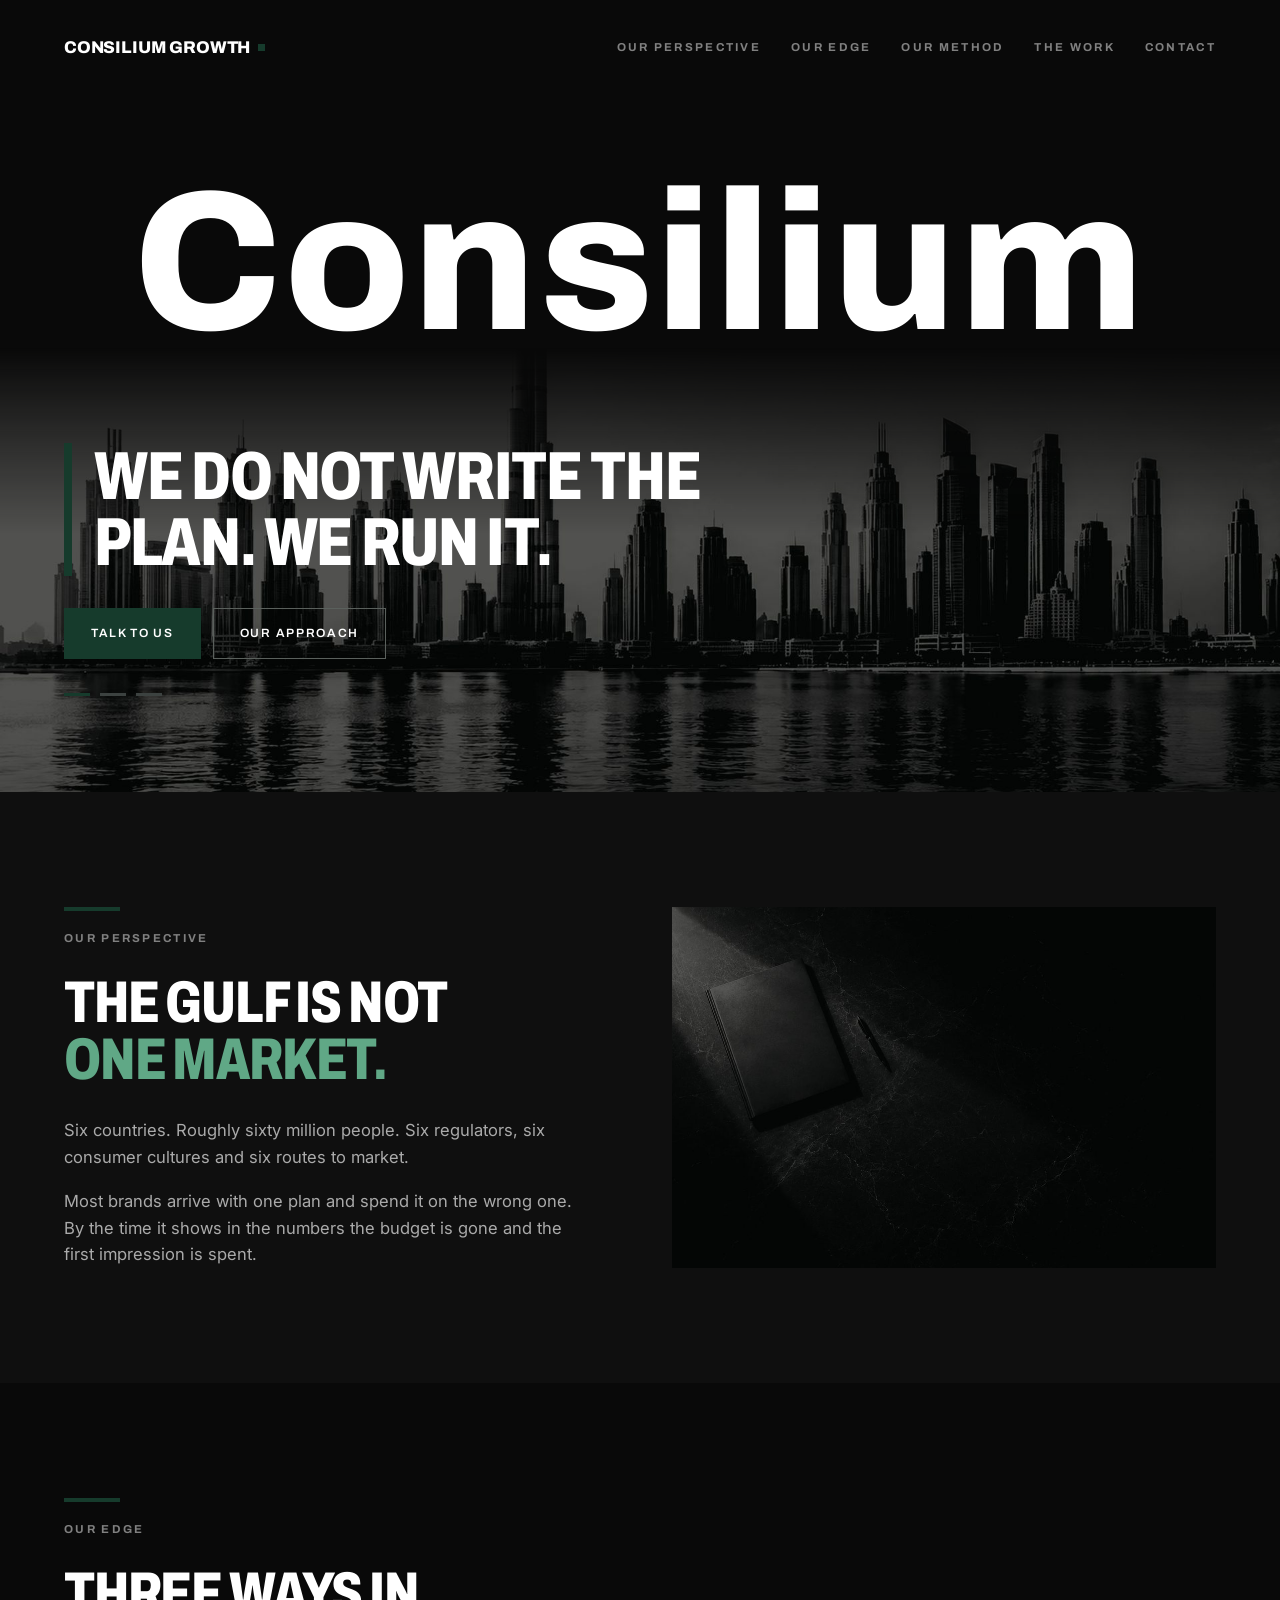
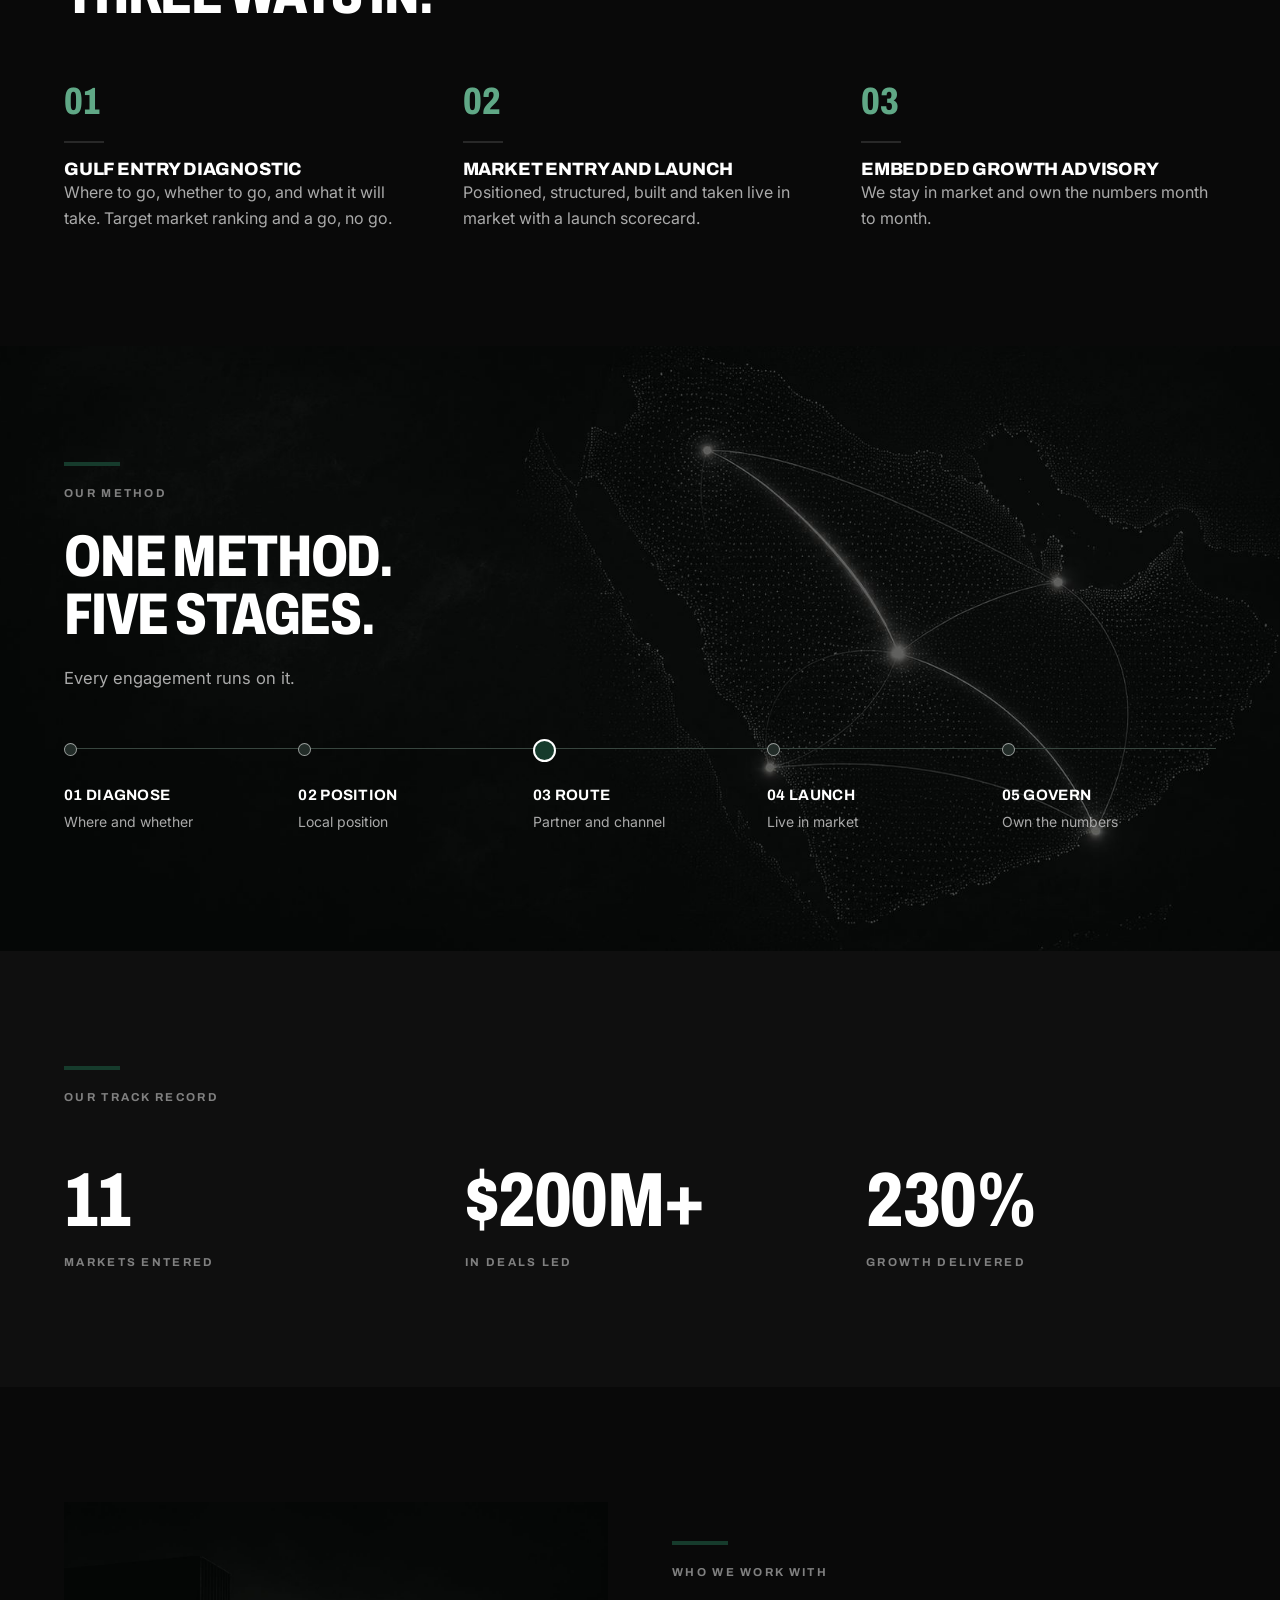
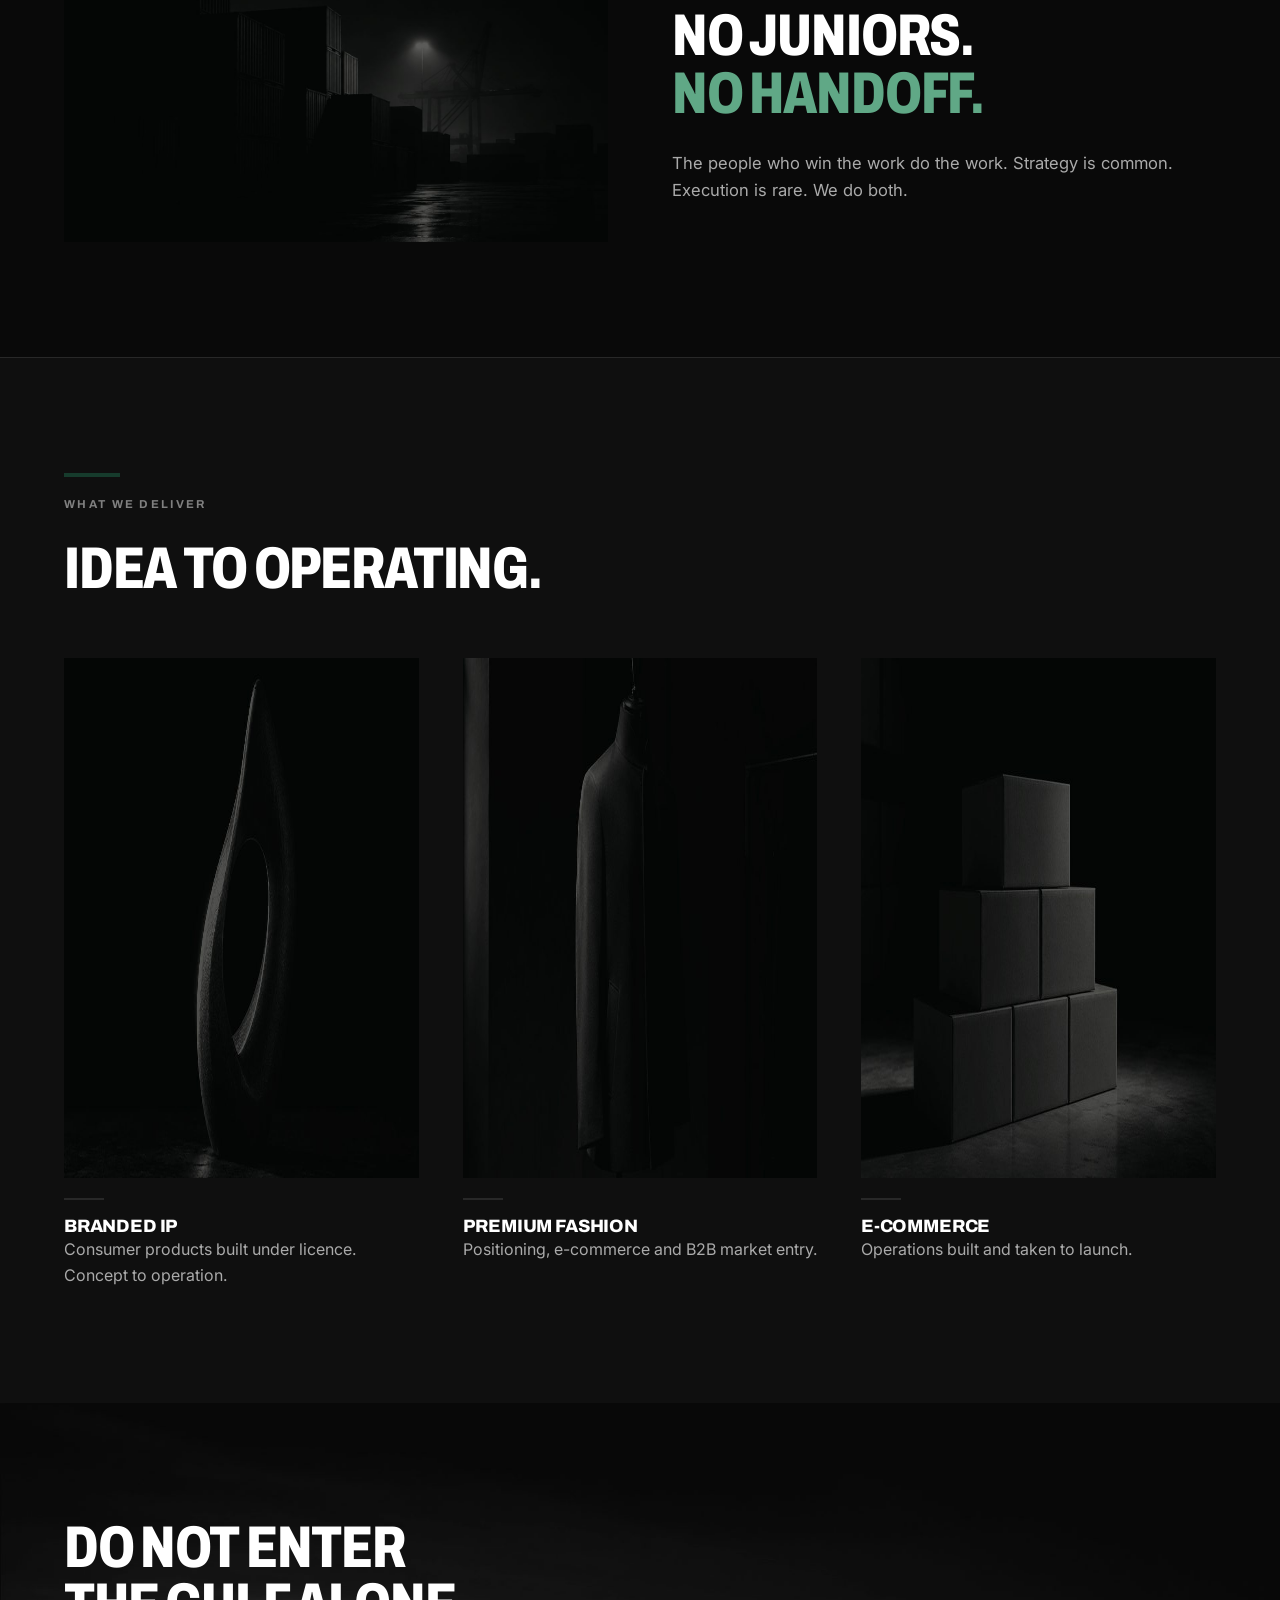
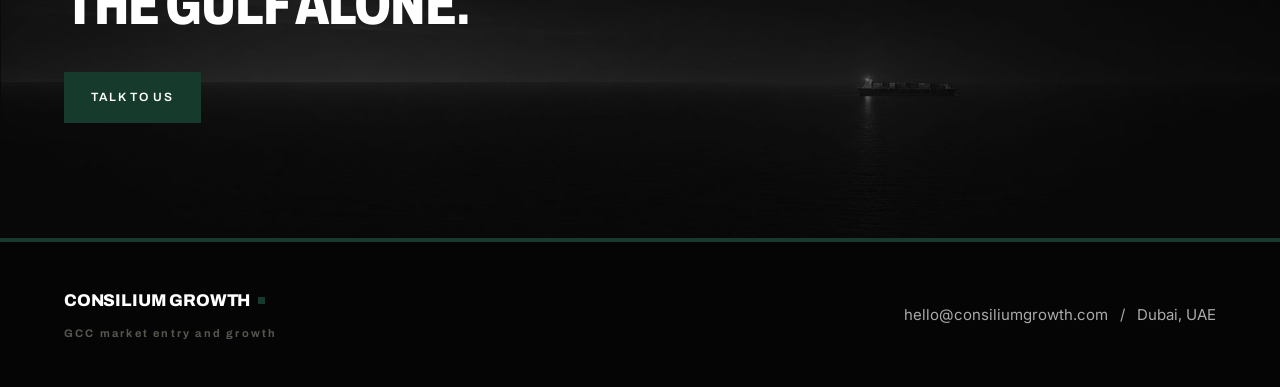
==== index.html @ 52c91d83 "Add files via upload" ====
<!DOCTYPE html>
<html lang="en">
<head>
<meta charset="utf-8">
<meta name="viewport" content="width=device-width, initial-scale=1">
<title>Consilium Growth. GCC market entry and growth.</title>
<meta name="description" content="Consilium Growth is the market entry and growth partner for international brands building a real position in the GCC. We do not write the plan. We run it.">
<meta property="og:title" content="Consilium Growth. GCC market entry and growth.">
<meta property="og:description" content="We do not write the plan. We run it.">
<meta property="og:type" content="website">
<meta property="og:url" content="https://consiliumgrowth.com/">
<meta property="og:image" content="https://consiliumgrowth.com/assets/img/share.jpg">
<meta name="twitter:card" content="summary_large_image">
<link rel="preconnect" href="https://fonts.googleapis.com">
<link rel="preconnect" href="https://fonts.gstatic.com" crossorigin>
<link href="https://fonts.googleapis.com/css2?family=Archivo:wdth,wght@62..125,400..800&family=Inter:wght@400;500&display=swap" rel="stylesheet">
<link rel="stylesheet" href="assets/css/style.css">
</head>
<body>

<header class="site-head">
  <div class="wrap head-inner">
    <a class="mark" href="/">Consilium Growth <span class="dot"></span></a>
    <button class="nav-toggle" aria-label="Menu" aria-expanded="false" data-nav>&#9776;</button>
    <nav class="nav" id="nav">
      <a href="#perspective">Our perspective</a>
      <a href="#edge">Our edge</a>
      <a href="#method">Our method</a>
      <a href="#work">The work</a>
      <a href="contact.html">Contact</a>
    </nav>
  </div>
</header>

<section class="hero">
  <div class="hero-word" aria-hidden="true">Consilium</div>
  <div class="hero-city" aria-hidden="true">
    <span class="on" style="background-image:url('assets/img/hero-1.jpg')"></span>
    <span style="background-image:url('assets/img/hero-2.jpg')"></span>
    <span style="background-image:url('assets/img/hero-3.jpg')"></span>
  </div>
  <div class="wrap hero-inner">
    <h1 data-rotate>We do not write the plan. We run it.</h1>
    <div class="hero-cta">
      <a class="btn btn-primary" href="contact.html">Talk to us</a>
      <a class="btn btn-ghost" href="#edge">Our approach</a>
    </div>
    <div class="dots" aria-hidden="true"><i class="on"></i><i></i><i></i></div>
  </div>
</section>

<section class="section surface" id="perspective">
  <div class="wrap split">
    <div>
      <p class="eyebrow">Our perspective</p>
      <h2 style="margin:26px 0 28px">The Gulf is not<br><span class="green">one market.</span></h2>
      <p class="lead">Six countries. Roughly sixty million people. Six regulators, six consumer cultures and six routes to market.</p>
      <p class="lead" style="margin-top:18px">Most brands arrive with one plan and spend it on the wrong one. By the time it shows in the numbers the budget is gone and the first impression is spent.</p>
    </div>
    <img src="assets/img/problem.jpg" alt="" loading="lazy" width="1200" height="720">
  </div>
</section>

<section class="section" id="edge">
  <div class="wrap">
    <p class="eyebrow">Our edge</p>
    <h2 style="margin:26px 0 60px">Three ways in.</h2>
    <div class="grid-3">
      <div class="card">
        <div class="num">01</div>
        <div class="card-rule"></div>
        <h3>Gulf Entry Diagnostic</h3>
        <p>Where to go, whether to go, and what it will take. Target market ranking and a go, no go.</p>
      </div>
      <div class="card">
        <div class="num">02</div>
        <div class="card-rule"></div>
        <h3>Market Entry and Launch</h3>
        <p>Positioned, structured, built and taken live in market with a launch scorecard.</p>
      </div>
      <div class="card">
        <div class="num">03</div>
        <div class="card-rule"></div>
        <h3>Embedded Growth Advisory</h3>
        <p>We stay in market and own the numbers month to month.</p>
      </div>
    </div>
  </div>
</section>

<section class="section method" id="method">
  <div class="wrap">
    <p class="eyebrow">Our method</p>
    <h2 style="margin:26px 0 22px">One method.<br>Five stages.</h2>
    <p class="lead">Every engagement runs on it.</p>
    <div class="stages">
      <div class="stage"><b>01 Diagnose</b><span>Where and whether</span></div>
      <div class="stage"><b>02 Position</b><span>Local position</span></div>
      <div class="stage is-route"><b>03 Route</b><span>Partner and channel</span></div>
      <div class="stage"><b>04 Launch</b><span>Live in market</span></div>
      <div class="stage"><b>05 Govern</b><span>Own the numbers</span></div>
    </div>
  </div>
</section>

<section class="section surface" id="record">
  <div class="wrap">
    <p class="eyebrow">Our track record</p>
    <div class="stats" style="margin-top:56px">
      <div class="stat"><i></i><b>11</b><span>Markets entered</span></div>
      <div class="stat"><i></i><b>$200M+</b><span>In deals led</span></div>
      <div class="stat"><i></i><b>230%</b><span>Growth delivered</span></div>
    </div>
  </div>
</section>

<section class="section" id="approach">
  <div class="wrap split">
    <img src="assets/img/approach.jpg" alt="" loading="lazy" width="1280" height="800">
    <div>
      <p class="eyebrow">Who we work with</p>
      <h2 style="margin:26px 0 28px">No juniors.<br><span class="green">No handoff.</span></h2>
      <p class="lead">The people who win the work do the work. Strategy is common. Execution is rare. We do both.</p>
    </div>
  </div>
</section>

<section class="section surface hairline" id="work">
  <div class="wrap">
    <p class="eyebrow">What we deliver</p>
    <h2 style="margin:26px 0 60px">Idea to operating.</h2>
    <div class="grid-3">
      <div class="card">
        <img src="assets/img/work-1.jpg" alt="" loading="lazy" width="900" height="520">
        <div class="card-rule"></div>
        <h3>Branded IP</h3>
        <p>Consumer products built under licence. Concept to operation.</p>
      </div>
      <div class="card">
        <img src="assets/img/work-2.jpg" alt="" loading="lazy" width="900" height="520">
        <div class="card-rule"></div>
        <h3>Premium fashion</h3>
        <p>Positioning, e-commerce and B2B market entry.</p>
      </div>
      <div class="card">
        <img src="assets/img/work-3.jpg" alt="" loading="lazy" width="900" height="520">
        <div class="card-rule"></div>
        <h3>E-commerce</h3>
        <p>Operations built and taken to launch.</p>
      </div>
    </div>
  </div>
</section>

<section class="section closing">
  <div class="wrap">
    <h2 style="margin-bottom:38px">Do not enter<br>the Gulf alone.</h2>
    <a class="btn btn-primary" href="contact.html">Talk to us</a>
  </div>
</section>

<footer class="site-foot">
  <div class="wrap foot-inner">
    <div>
      <a class="mark" href="/">Consilium Growth <span class="dot"></span></a>
      <span class="descriptor">GCC market entry and growth</span>
    </div>
    <small>hello@consiliumgrowth.com &nbsp; / &nbsp; Dubai, UAE</small>
  </div>
</footer>

<script src="assets/js/main.js"></script>
</body>
</html>
---- assets/css/style.css ----
:root{
  --ink:#090909;
  --surface:#0F0F0F;
  --deep:#050505;
  --green:#163B2C;
  --green-light:#60A886;
  --white:#FFFFFF;
  --body:#AAAAAA;
  --label:#808080;
  --rule:#282828;
  --max:1280px;
  --pad:clamp(22px,5vw,90px);
}

*{box-sizing:border-box;margin:0;padding:0}
html{scroll-behavior:smooth}
body{
  background:var(--ink);
  color:var(--white);
  font-family:"Inter",system-ui,-apple-system,"Segoe UI",Arial,sans-serif;
  font-size:18px;
  line-height:1.6;
  -webkit-font-smoothing:antialiased;
}
img{max-width:100%;display:block}
a{color:inherit;text-decoration:none}

.wrap{max-width:var(--max);margin:0 auto;padding-left:var(--pad);padding-right:var(--pad)}
.section{padding:clamp(58px,9vw,120px) 0}
.surface{background:var(--surface)}
.hairline{border-top:1px solid var(--rule)}

h1,h2,h3,.display{
  font-family:"Archivo",Arial,sans-serif;
  font-weight:800;
  font-stretch:75%;
  text-transform:uppercase;
  letter-spacing:-0.02em;
  line-height:0.98;
}
h1{font-size:clamp(34px,5.4vw,68px)}
h2{font-size:clamp(30px,4.6vw,62px)}
h3{font-size:clamp(16px,1.4vw,18px);font-stretch:100%;letter-spacing:-0.01em;line-height:1.2}
.green{color:var(--green-light)}
.lead{color:var(--body);font-size:clamp(16px,1.3vw,19px);max-width:52ch}
.muted{color:var(--body)}

.eyebrow{
  font-family:"Archivo",Arial,sans-serif;font-weight:700;font-size:11.5px;
  letter-spacing:0.2em;text-transform:uppercase;color:var(--label);
}
.eyebrow::before{content:"";display:block;width:56px;height:4px;background:var(--green);margin-bottom:18px}

.btn{
  display:inline-block;font-family:"Archivo",Arial,sans-serif;font-weight:600;
  font-size:12px;letter-spacing:0.14em;text-transform:uppercase;
  padding:15px 26px;border:1px solid transparent;transition:background .18s,border-color .18s;
}
.btn-primary{background:var(--green);color:var(--white)}
.btn-primary:hover{background:#1d4e3a}
.btn-ghost{border-color:#5A605C;color:var(--white)}
.btn-ghost:hover{border-color:var(--white)}
.btn-light{background:var(--white);color:var(--green)}

/* header */
.site-head{position:absolute;top:0;left:0;right:0;z-index:5}
.head-inner{display:flex;align-items:center;justify-content:space-between;gap:24px;padding-top:34px}
.mark{font-family:"Archivo",Arial,sans-serif;font-weight:800;font-size:17px;letter-spacing:-0.01em;text-transform:uppercase;display:inline-flex;align-items:center;gap:8px}
.mark .dot{width:7px;height:7px;background:var(--green);display:inline-block}
.mark.on-green .dot,.mark.on-dark .dot{background:var(--green)}
.nav{display:flex;gap:30px}
.nav a{font-family:"Archivo",Arial,sans-serif;font-weight:700;font-size:11.5px;letter-spacing:0.2em;text-transform:uppercase;color:var(--label)}
.nav a:hover{color:var(--white)}
.nav-toggle{display:none;background:none;border:0;color:var(--white);font-size:22px;cursor:pointer}

/* hero */
.hero{position:relative;min-height:88vh;display:flex;align-items:flex-end;overflow:hidden;background:var(--ink)}
.hero-word{
  position:absolute;left:0;right:0;top:22%;z-index:1;text-align:center;
  font-family:"Archivo",Arial,sans-serif;font-weight:800;font-stretch:100%;
  font-size:clamp(56px,15.5vw,240px);line-height:0.9;letter-spacing:0.01em;
  color:#fff;user-select:none;
}
.hero-city{position:absolute;left:0;right:0;bottom:0;height:56%;z-index:2}
.hero-city span{
  position:absolute;inset:0;background-size:cover;background-position:center bottom;
  opacity:0;transition:opacity 1.1s ease;
  -webkit-mask-image:linear-gradient(to bottom,transparent 0%,#000 42%);
  mask-image:linear-gradient(to bottom,transparent 0%,#000 42%);
}
.hero-city span.on{opacity:1}
.hero-inner{position:relative;z-index:3;width:100%;padding-bottom:clamp(48px,8vw,96px)}
.hero h1{max-width:20ch;border-left:8px solid var(--green);padding-left:22px}
.hero-cta{display:flex;flex-wrap:wrap;gap:12px;margin-top:32px}
.dots{display:flex;gap:10px;margin-top:34px}
.dots i{width:26px;height:3px;background:#3C4240;display:block}
.dots i.on{background:var(--green)}

/* generic split */
.split{display:grid;grid-template-columns:1fr 1fr;gap:clamp(28px,5vw,72px);align-items:center}
.split img{width:100%;height:100%;object-fit:cover}

/* cards */
.grid-3{display:grid;grid-template-columns:repeat(3,1fr);gap:clamp(24px,3.4vw,48px)}
.num{font-family:"Archivo",Arial,sans-serif;font-weight:800;font-stretch:75%;font-size:38px;color:var(--green-light);line-height:1}
.card-rule{width:40px;height:2px;background:var(--rule);margin:20px 0 16px}
.card p{color:var(--body);font-size:16px}

/* method */
.method{position:relative;background:#080808 url("../img/method.jpg") center/cover no-repeat}
.stages{display:grid;grid-template-columns:repeat(5,1fr);gap:20px;margin-top:56px;border-top:1px solid #38463F;padding-top:0}
.stage{padding-top:34px;position:relative}
.stage::before{content:"";position:absolute;top:-6px;left:0;width:11px;height:11px;border-radius:50%;background:#222C28;border:1px solid rgba(255,255,255,.55)}
.stage.is-route::before{width:19px;height:19px;top:-10px;background:var(--green);border:2px solid #fff}
.stage b{font-family:"Archivo",Arial,sans-serif;font-weight:700;font-size:15px;letter-spacing:0.02em;text-transform:uppercase;display:block}
.stage span{color:var(--body);font-size:14px}

/* stats */
.stats{display:grid;grid-template-columns:repeat(3,1fr);gap:clamp(24px,4vw,60px)}
.stat b{display:block;font-family:"Archivo",Arial,sans-serif;font-weight:800;font-stretch:75%;font-size:clamp(44px,6vw,92px);line-height:1;letter-spacing:-0.02em}
.stat span{font-family:"Archivo",Arial,sans-serif;font-weight:700;font-size:11.5px;letter-spacing:0.2em;text-transform:uppercase;color:var(--label);display:block;margin-top:14px}
.stat i{display:none}

/* closing */
.closing{background:#080808 url("../img/closing.jpg") center/cover no-repeat}

/* footer */
.site-foot{background:var(--deep);border-top:4px solid var(--green);padding:44px 0}
.foot-inner{display:flex;flex-wrap:wrap;gap:18px;justify-content:space-between;align-items:center}
.foot-inner small{color:var(--body);font-size:15px}
.descriptor{font-family:"Archivo",Arial,sans-serif;font-weight:700;font-size:11px;letter-spacing:0.2em;color:#56564F;margin-top:10px;display:block}

/* forms */
.field{margin-bottom:22px}
.field label{display:block;font-family:"Archivo",Arial,sans-serif;font-weight:700;font-size:11.5px;letter-spacing:0.2em;text-transform:uppercase;color:var(--label);margin-bottom:10px}
.field input,.field textarea,.field select{
  width:100%;background:#0B0D0C;border:1px solid var(--rule);color:var(--white);
  padding:14px 16px;font-family:inherit;font-size:16px;border-radius:0;
}
.field input:focus,.field textarea:focus,.field select:focus{outline:none;border-color:var(--green-light)}
.form-note{color:var(--label);font-size:14px;margin-top:18px}

@media (max-width:900px){
  .split{grid-template-columns:1fr}
  .grid-3,.stats{grid-template-columns:1fr}
  .stages{grid-template-columns:repeat(2,1fr);gap:28px}
  .nav{display:none}
  .nav.open{display:flex;position:absolute;top:74px;right:var(--pad);flex-direction:column;gap:18px;background:var(--surface);border:1px solid var(--rule);padding:22px 26px}
  .nav-toggle{display:block}
  .hero-word{top:26%;font-size:clamp(40px,13vw,90px)}
  .hero h1{border-left-width:5px;padding-left:14px}
}
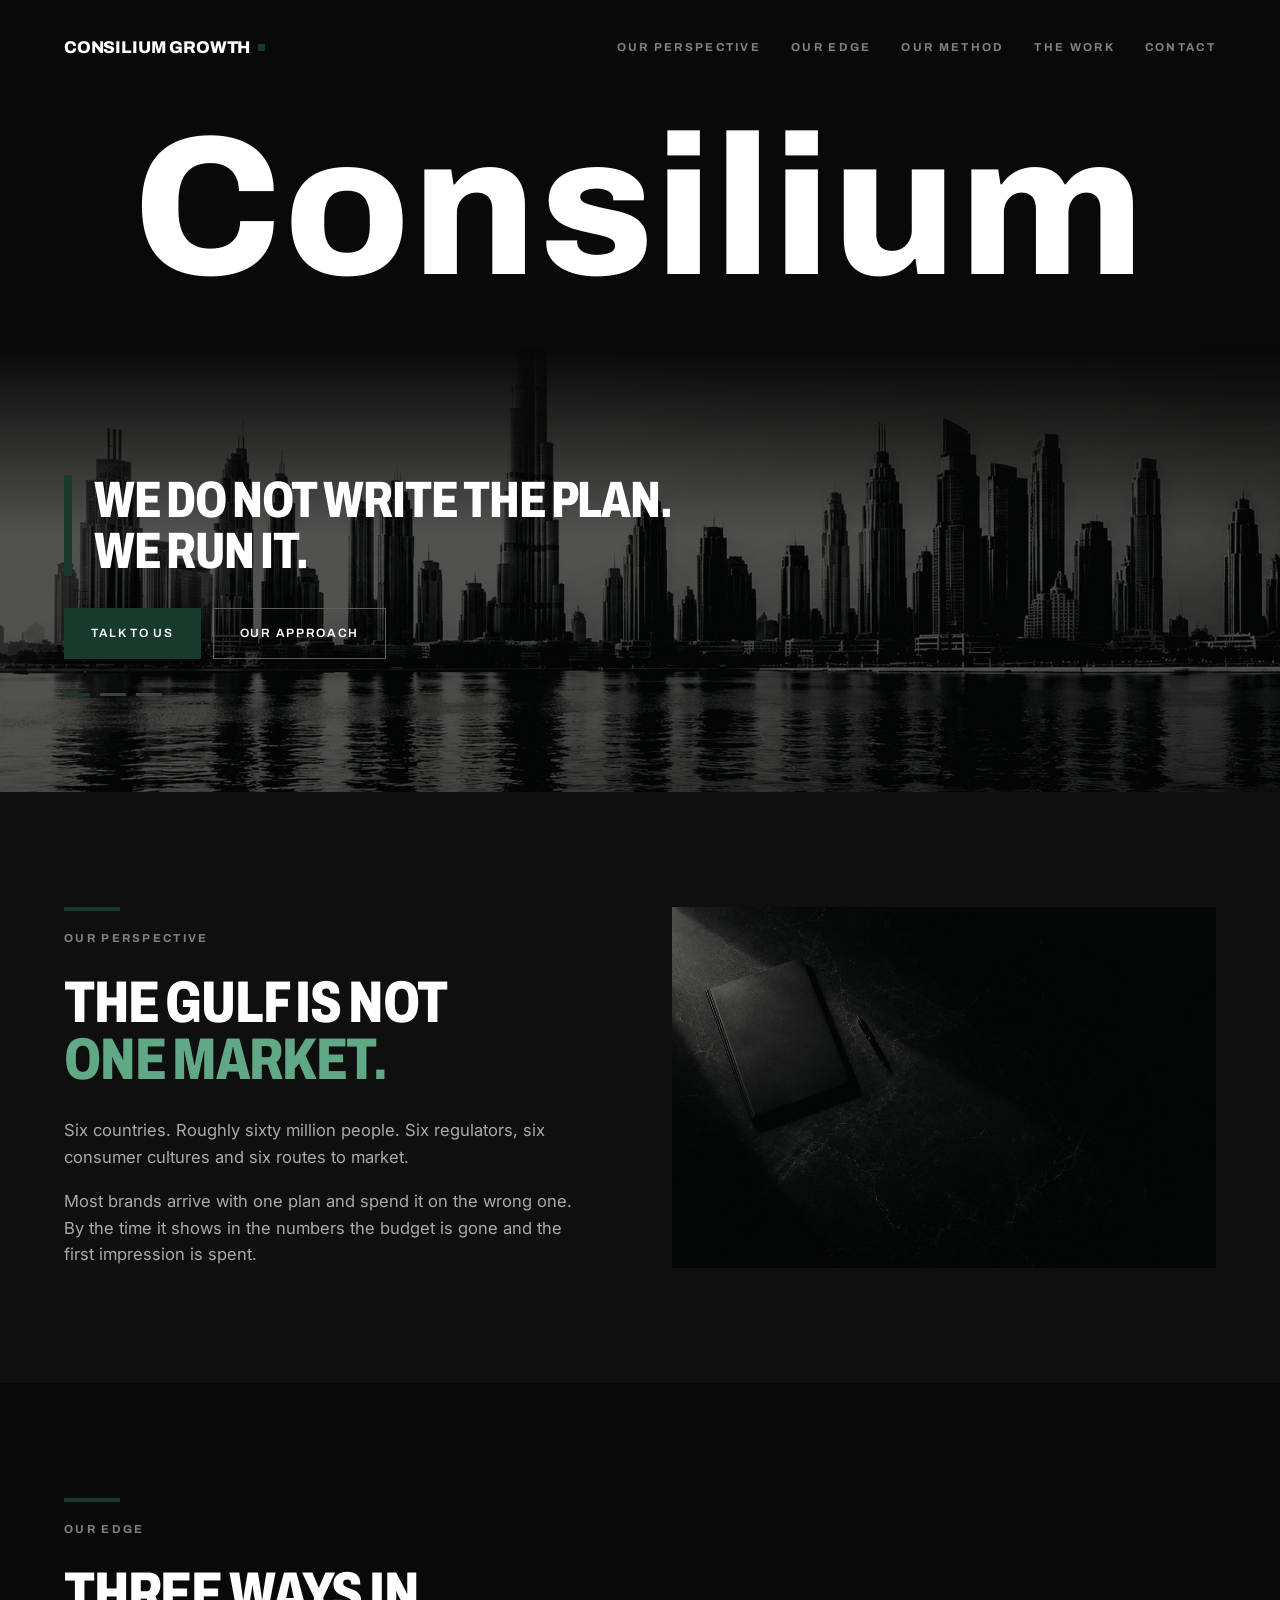
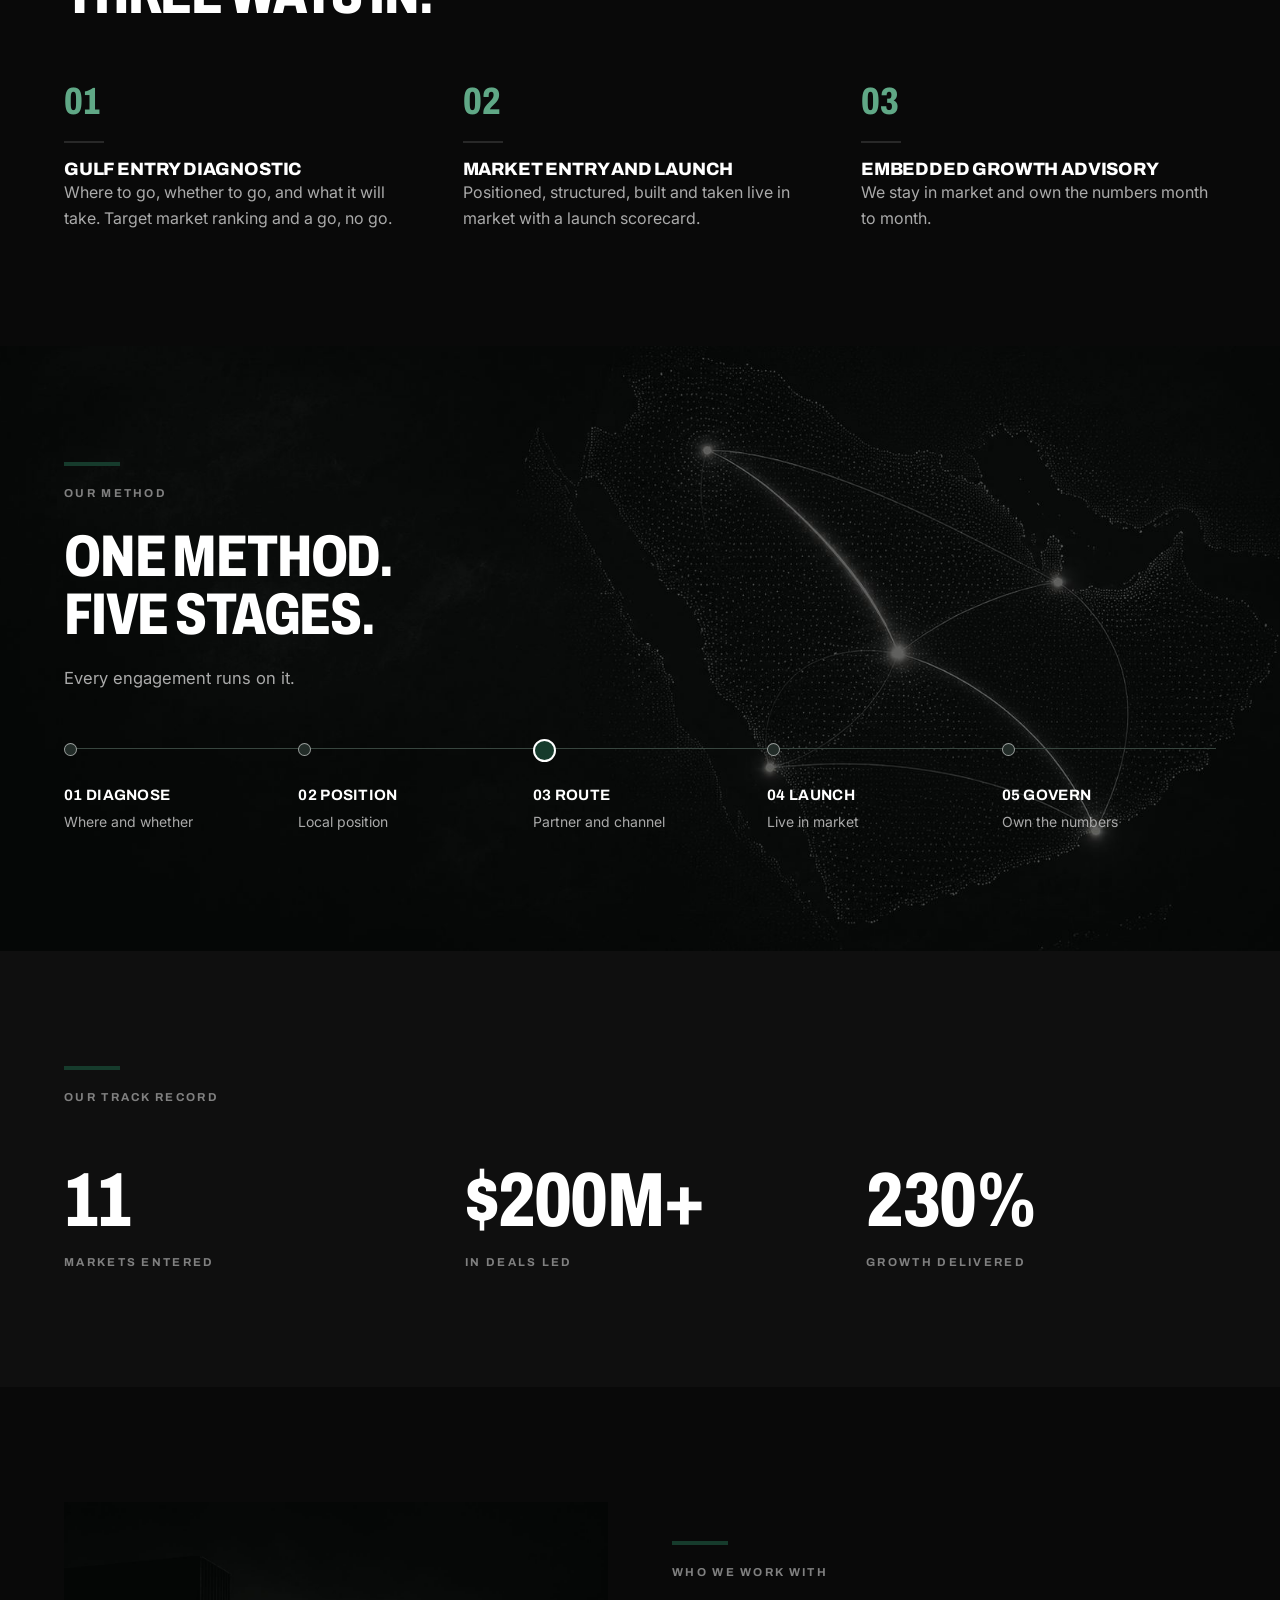
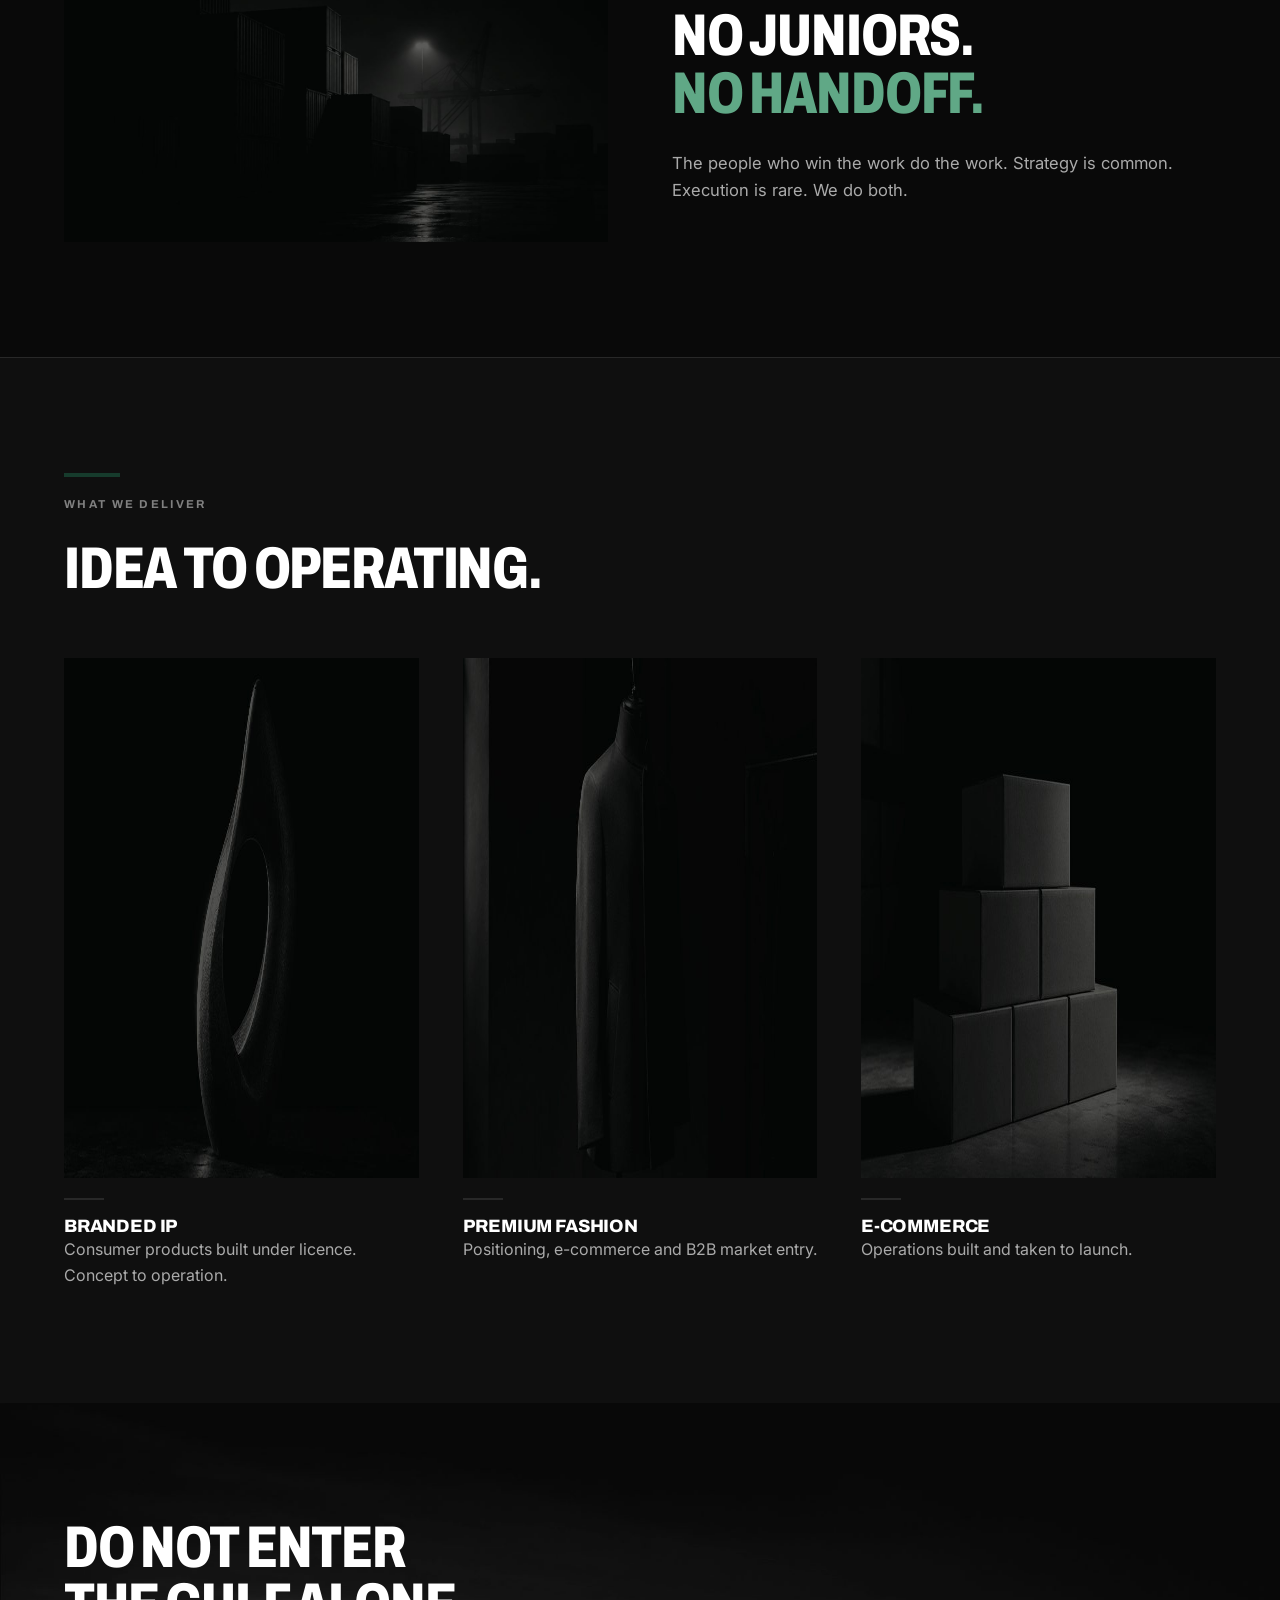
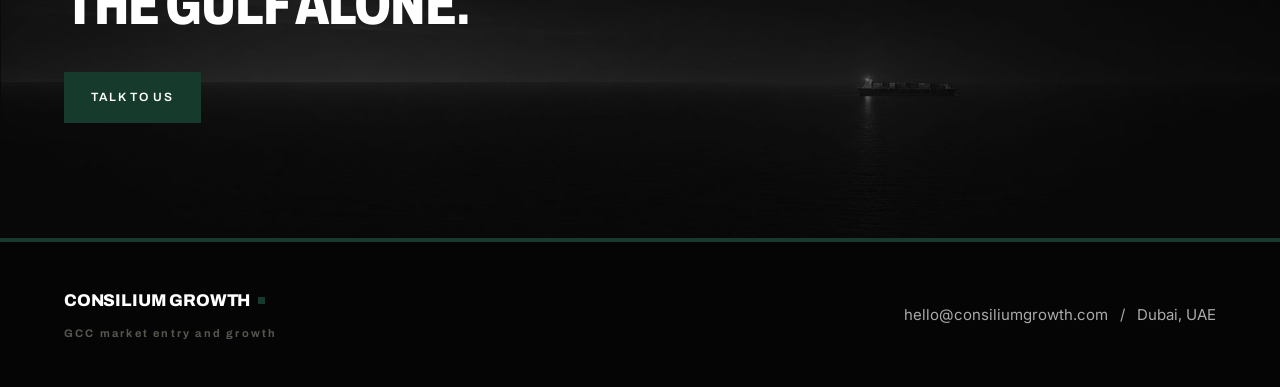
==== commit 54aba87b: "Update index.html" ====
--- a/index.html
+++ b/index.html
@@ -40,7 +40,7 @@
     <span style="background-image:url('assets/img/hero-3.jpg')"></span>
   </div>
   <div class="wrap hero-inner">
-    <h1 data-rotate>We do not write the plan. We run it.</h1>
+    <h1 data-rotate>We do not write the plan.<br>We run it.</h1>
     <div class="hero-cta">
       <a class="btn btn-primary" href="contact.html">Talk to us</a>
       <a class="btn btn-ghost" href="#edge">Our approach</a>
--- a/assets/css/style.css
+++ b/assets/css/style.css
@@ -38,7 +38,7 @@
   letter-spacing:-0.02em;
   line-height:0.98;
 }
-h1{font-size:clamp(34px,5.4vw,68px)}
+h1{font-size:clamp(34px,4.0vw,58px)}
 h2{font-size:clamp(30px,4.6vw,62px)}
 h3{font-size:clamp(16px,1.4vw,18px);font-stretch:100%;letter-spacing:-0.01em;line-height:1.2}
 .green{color:var(--green-light)}
@@ -74,11 +74,11 @@
 .nav-toggle{display:none;background:none;border:0;color:var(--white);font-size:22px;cursor:pointer}
 
 /* hero */
-.hero{position:relative;min-height:88vh;display:flex;align-items:flex-end;overflow:hidden;background:var(--ink)}
+.hero{position:relative;min-height:max(88vh,660px);display:flex;align-items:flex-end;overflow:hidden;background:var(--ink)}
 .hero-word{
-  position:absolute;left:0;right:0;top:22%;z-index:1;text-align:center;
+  position:absolute;left:0;right:0;top:15%;z-index:1;text-align:center;
   font-family:"Archivo",Arial,sans-serif;font-weight:800;font-stretch:100%;
-  font-size:clamp(56px,15.5vw,240px);line-height:0.9;letter-spacing:0.01em;
+  font-size:min(clamp(56px,15.5vw,240px),24vh);line-height:0.9;letter-spacing:0.01em;
   color:#fff;user-select:none;
 }
 .hero-city{position:absolute;left:0;right:0;bottom:0;height:56%;z-index:2}
@@ -89,8 +89,8 @@
   mask-image:linear-gradient(to bottom,transparent 0%,#000 42%);
 }
 .hero-city span.on{opacity:1}
-.hero-inner{position:relative;z-index:3;width:100%;padding-bottom:clamp(48px,8vw,96px)}
-.hero h1{max-width:20ch;border-left:8px solid var(--green);padding-left:22px}
+.hero-inner{position:relative;z-index:3;width:100%;max-width:1440px;padding-bottom:clamp(48px,8vw,96px)}
+.hero h1{max-width:none;white-space:pre-line;border-left:8px solid var(--green);padding-left:22px}
 .hero-cta{display:flex;flex-wrap:wrap;gap:12px;margin-top:32px}
 .dots{display:flex;gap:10px;margin-top:34px}
 .dots i{width:26px;height:3px;background:#3C4240;display:block}
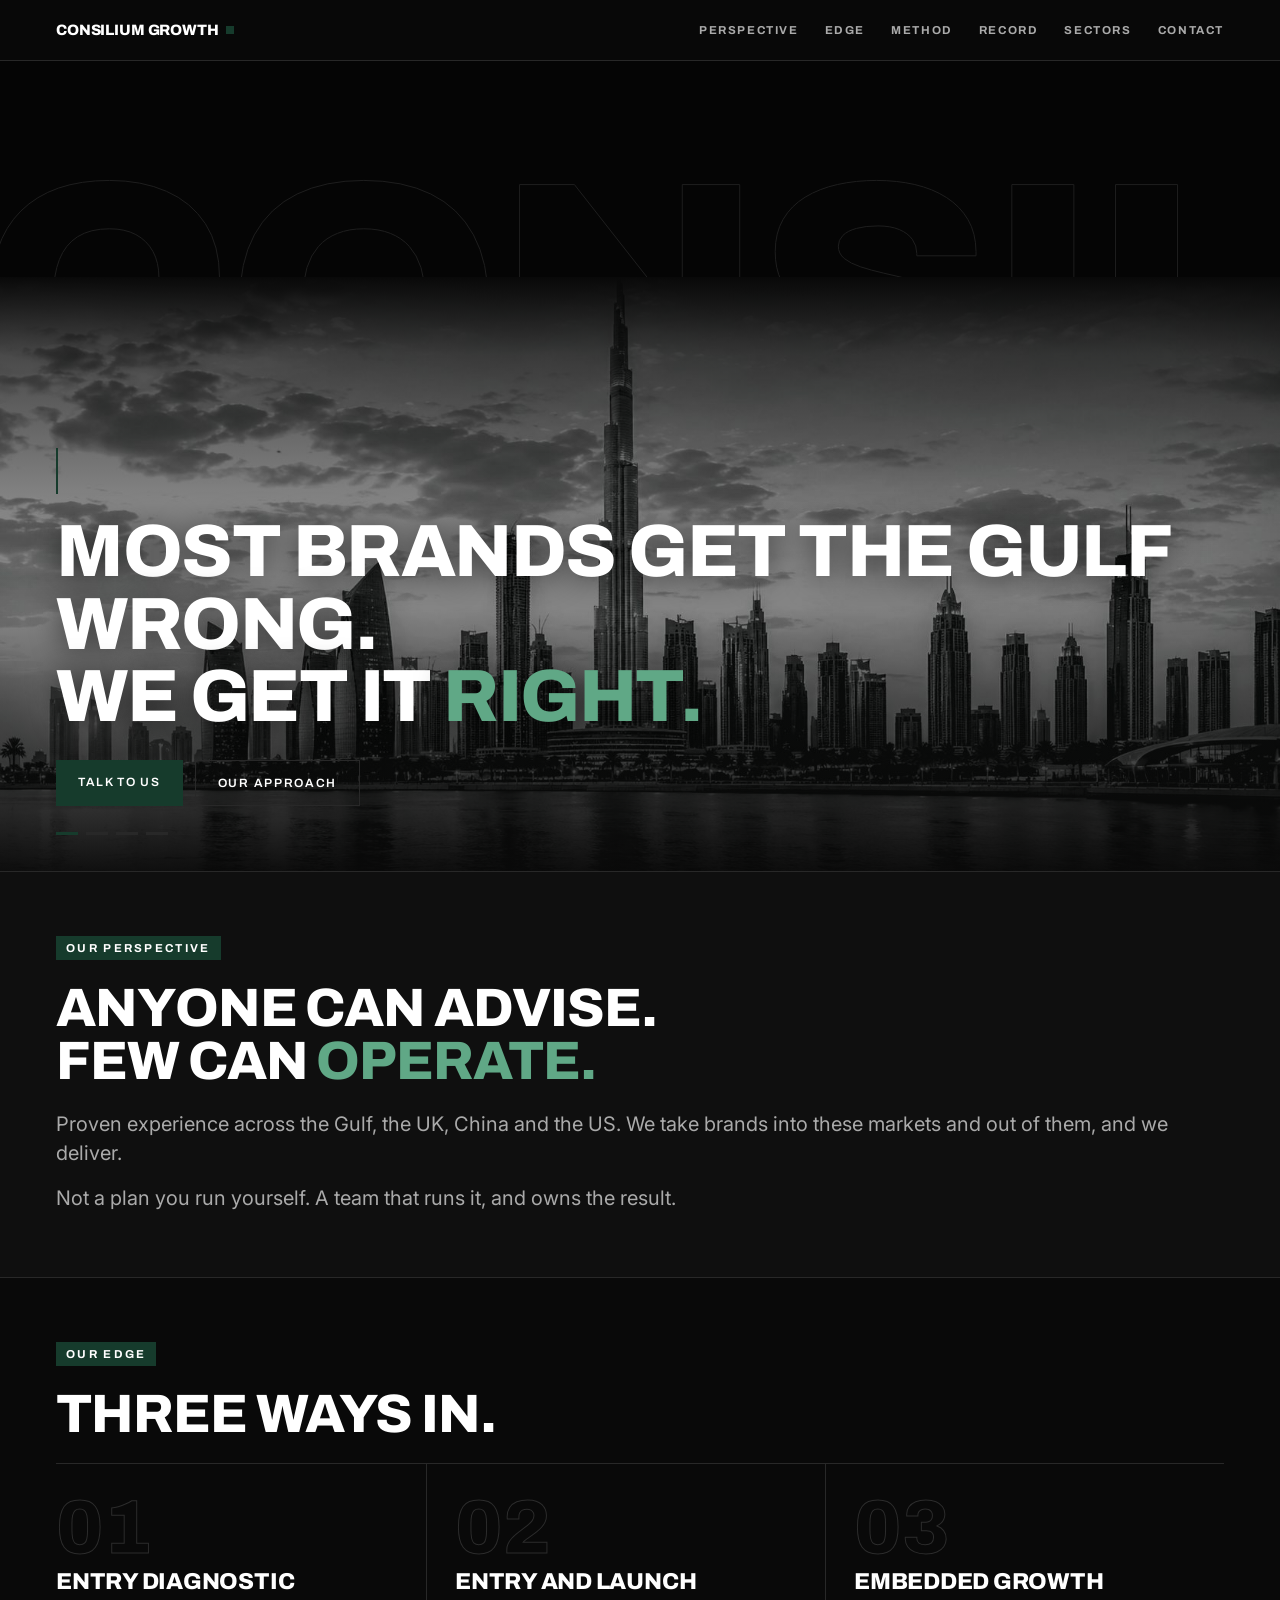
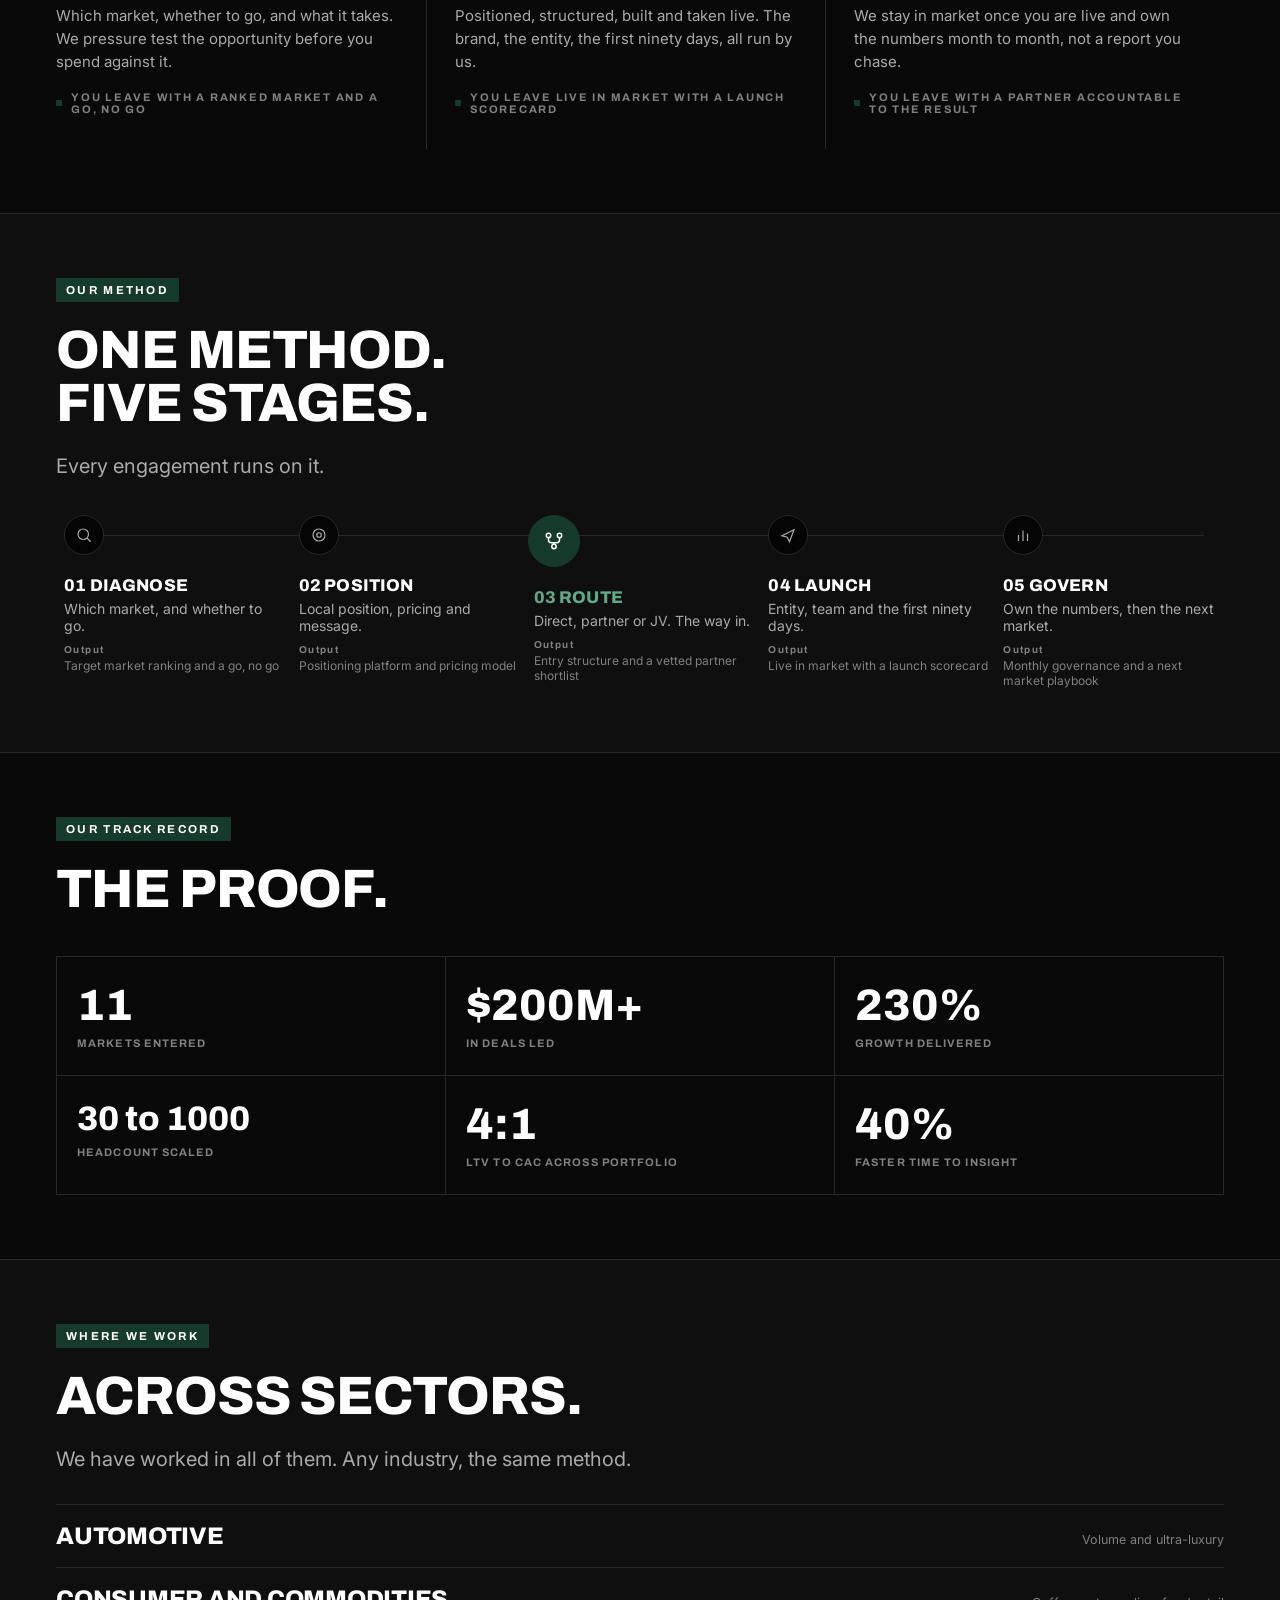
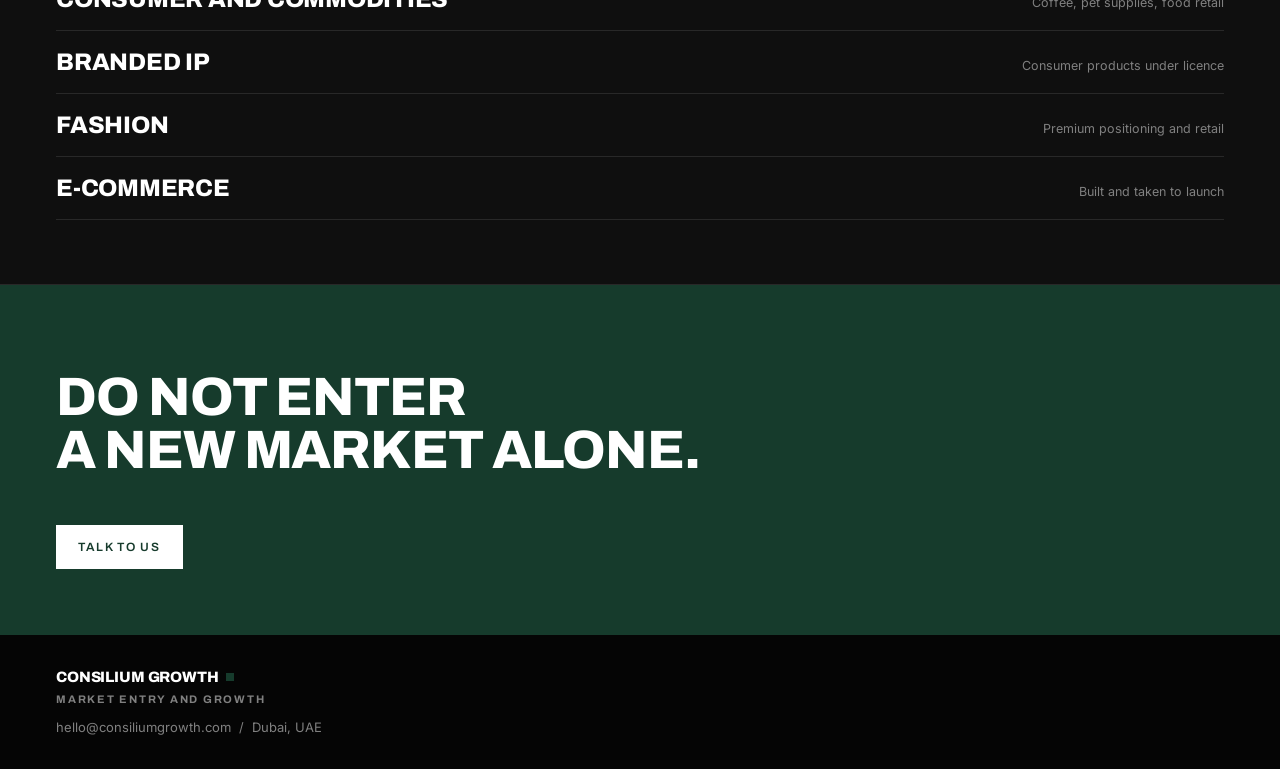
==== commit 44e85a64: "New homepage and contact page" ====
--- a/index.html
+++ b/index.html
@@ -3,30 +3,31 @@
 <head>
 <meta charset="utf-8">
 <meta name="viewport" content="width=device-width, initial-scale=1">
-<title>Consilium Growth. GCC market entry and growth.</title>
-<meta name="description" content="Consilium Growth is the market entry and growth partner for international brands building a real position in the GCC. We do not write the plan. We run it.">
-<meta property="og:title" content="Consilium Growth. GCC market entry and growth.">
+<title>Consilium Growth. Market entry and growth.</title>
+<meta name="description" content="Consilium Growth is the market entry and growth partner for brands building a real position in the Gulf and beyond. We do not write the plan. We run it.">
+<meta property="og:title" content="Consilium Growth. Market entry and growth.">
 <meta property="og:description" content="We do not write the plan. We run it.">
 <meta property="og:type" content="website">
 <meta property="og:url" content="https://consiliumgrowth.com/">
-<meta property="og:image" content="https://consiliumgrowth.com/assets/img/share.jpg">
+<meta property="og:image" content="https://consiliumgrowth.com/assets/img/hero-dubai.jpg">
 <meta name="twitter:card" content="summary_large_image">
 <link rel="preconnect" href="https://fonts.googleapis.com">
 <link rel="preconnect" href="https://fonts.gstatic.com" crossorigin>
-<link href="https://fonts.googleapis.com/css2?family=Archivo:wdth,wght@62..125,400..800&family=Inter:wght@400;500&display=swap" rel="stylesheet">
+<link href="https://fonts.googleapis.com/css2?family=Archivo:wght@400;500;600;700;800&family=Inter:wght@400;500&display=swap" rel="stylesheet">
 <link rel="stylesheet" href="assets/css/style.css">
 </head>
-<body>
+<body id="top">
 
 <header class="site-head">
   <div class="wrap head-inner">
     <a class="mark" href="/">Consilium Growth <span class="dot"></span></a>
     <button class="nav-toggle" aria-label="Menu" aria-expanded="false" data-nav>&#9776;</button>
     <nav class="nav" id="nav">
-      <a href="#perspective">Our perspective</a>
-      <a href="#edge">Our edge</a>
-      <a href="#method">Our method</a>
-      <a href="#work">The work</a>
+      <a href="#perspective">Perspective</a>
+      <a href="#edge">Edge</a>
+      <a href="#method">Method</a>
+      <a href="#record">Record</a>
+      <a href="#sectors">Sectors</a>
       <a href="contact.html">Contact</a>
     </nav>
   </div>
@@ -35,126 +36,124 @@
 <section class="hero">
   <div class="hero-word" aria-hidden="true">Consilium</div>
   <div class="hero-city" aria-hidden="true">
-    <span class="on" style="background-image:url('assets/img/hero-1.jpg')"></span>
-    <span style="background-image:url('assets/img/hero-2.jpg')"></span>
-    <span style="background-image:url('assets/img/hero-3.jpg')"></span>
+    <span class="layer on" data-city="Dubai" style="background-image:url('assets/img/hero-dubai.jpg')"></span>
+    <span class="layer" data-city="London" style="background-image:url('assets/img/hero-london.jpg')"></span>
+    <span class="layer" data-city="Shanghai" style="background-image:url('assets/img/hero-shanghai.jpg')"></span>
+    <span class="layer" data-city="New York" style="background-image:url('assets/img/hero-newyork.jpg')"></span>
+    <div class="hero-scrim"></div>
   </div>
   <div class="wrap hero-inner">
-    <h1 data-rotate>We do not write the plan.<br>We run it.</h1>
+    <div class="hero-rule"></div>
+    <h1 data-headline>Most brands get the Gulf wrong.<br>We get it <span class="green">right.</span></h1>
     <div class="hero-cta">
       <a class="btn btn-primary" href="contact.html">Talk to us</a>
       <a class="btn btn-ghost" href="#edge">Our approach</a>
     </div>
-    <div class="dots" aria-hidden="true"><i class="on"></i><i></i><i></i></div>
+    <div class="dots" aria-hidden="true"><i class="on"></i><i></i><i></i><i></i></div>
   </div>
 </section>
 
 <section class="section surface" id="perspective">
-  <div class="wrap split">
-    <div>
-      <p class="eyebrow">Our perspective</p>
-      <h2 style="margin:26px 0 28px">The Gulf is not<br><span class="green">one market.</span></h2>
-      <p class="lead">Six countries. Roughly sixty million people. Six regulators, six consumer cultures and six routes to market.</p>
-      <p class="lead" style="margin-top:18px">Most brands arrive with one plan and spend it on the wrong one. By the time it shows in the numbers the budget is gone and the first impression is spent.</p>
-    </div>
-    <img src="assets/img/problem.jpg" alt="" loading="lazy" width="1200" height="720">
+  <div class="wrap">
+    <p class="eyebrow">Our perspective</p>
+    <h2>Anyone can advise.<br>Few can <span class="green">operate.</span></h2>
+    <p class="lead">Proven experience across the Gulf, the UK, China and the US. We take brands into these markets and out of them, and we deliver.</p>
+    <p class="lead" style="margin-top:16px">Not a plan you run yourself. A team that runs it, and owns the result.</p>
   </div>
 </section>
 
 <section class="section" id="edge">
   <div class="wrap">
     <p class="eyebrow">Our edge</p>
-    <h2 style="margin:26px 0 60px">Three ways in.</h2>
-    <div class="grid-3">
-      <div class="card">
-        <div class="num">01</div>
-        <div class="card-rule"></div>
-        <h3>Gulf Entry Diagnostic</h3>
-        <p>Where to go, whether to go, and what it will take. Target market ranking and a go, no go.</p>
+    <h2>Three ways in.</h2>
+    <div class="offers">
+      <div class="offer">
+        <span class="idx">01</span>
+        <h3>Entry Diagnostic</h3>
+        <p class="promise">Which market, whether to go, and what it takes. We pressure test the opportunity before you spend against it.</p>
+        <p class="out">You leave with a ranked market and a go, no go</p>
       </div>
-      <div class="card">
-        <div class="num">02</div>
-        <div class="card-rule"></div>
-        <h3>Market Entry and Launch</h3>
-        <p>Positioned, structured, built and taken live in market with a launch scorecard.</p>
+      <div class="offer">
+        <span class="idx">02</span>
+        <h3>Entry and Launch</h3>
+        <p class="promise">Positioned, structured, built and taken live. The brand, the entity, the first ninety days, all run by us.</p>
+        <p class="out">You leave live in market with a launch scorecard</p>
       </div>
-      <div class="card">
-        <div class="num">03</div>
-        <div class="card-rule"></div>
-        <h3>Embedded Growth Advisory</h3>
-        <p>We stay in market and own the numbers month to month.</p>
+      <div class="offer">
+        <span class="idx">03</span>
+        <h3>Embedded Growth</h3>
+        <p class="promise">We stay in market once you are live and own the numbers month to month, not a report you chase.</p>
+        <p class="out">You leave with a partner accountable to the result</p>
       </div>
     </div>
   </div>
 </section>
 
-<section class="section method" id="method">
+<section class="section surface" id="method">
   <div class="wrap">
     <p class="eyebrow">Our method</p>
-    <h2 style="margin:26px 0 22px">One method.<br>Five stages.</h2>
-    <p class="lead">Every engagement runs on it.</p>
-    <div class="stages">
-      <div class="stage"><b>01 Diagnose</b><span>Where and whether</span></div>
-      <div class="stage"><b>02 Position</b><span>Local position</span></div>
-      <div class="stage is-route"><b>03 Route</b><span>Partner and channel</span></div>
-      <div class="stage"><b>04 Launch</b><span>Live in market</span></div>
-      <div class="stage"><b>05 Govern</b><span>Own the numbers</span></div>
+    <h2>One method.<br>Five stages.</h2>
+    <p class="lead" style="margin-top:14px">Every engagement runs on it.</p>
+    <div class="method-wrap">
+      <div class="timeline">
+        <div class="tl">
+          <div class="node"><svg viewBox="0 0 24 24"><circle cx="11" cy="11" r="7"/><line x1="16" y1="16" x2="21" y2="21"/></svg></div>
+          <div class="tl-body"><div class="st">01 Diagnose</div><div class="sd">Which market, and whether to go.</div><div class="op"><b>Output</b>Target market ranking and a go, no go</div></div>
+        </div>
+        <div class="tl">
+          <div class="node"><svg viewBox="0 0 24 24"><circle cx="12" cy="12" r="8"/><circle cx="12" cy="12" r="3"/></svg></div>
+          <div class="tl-body"><div class="st">02 Position</div><div class="sd">Local position, pricing and message.</div><div class="op"><b>Output</b>Positioning platform and pricing model</div></div>
+        </div>
+        <div class="tl is-route">
+          <div class="node"><svg viewBox="0 0 24 24"><circle cx="6" cy="6" r="2.4"/><circle cx="18" cy="6" r="2.4"/><circle cx="12" cy="18" r="2.4"/><path d="M6 8v3a3 3 0 0 0 3 3h6a3 3 0 0 0 3-3V8"/><line x1="12" y1="14" x2="12" y2="16"/></svg></div>
+          <div class="tl-body"><div class="st">03 Route</div><div class="sd">Direct, partner or JV. The way in.</div><div class="op"><b>Output</b>Entry structure and a vetted partner shortlist</div></div>
+        </div>
+        <div class="tl">
+          <div class="node"><svg viewBox="0 0 24 24"><path d="M4 13l16-8-6 16-3-6-7-2z"/></svg></div>
+          <div class="tl-body"><div class="st">04 Launch</div><div class="sd">Entity, team and the first ninety days.</div><div class="op"><b>Output</b>Live in market with a launch scorecard</div></div>
+        </div>
+        <div class="tl">
+          <div class="node"><svg viewBox="0 0 24 24"><line x1="6" y1="20" x2="6" y2="12"/><line x1="12" y1="20" x2="12" y2="6"/><line x1="18" y1="20" x2="18" y2="10"/></svg></div>
+          <div class="tl-body"><div class="st">05 Govern</div><div class="sd">Own the numbers, then the next market.</div><div class="op"><b>Output</b>Monthly governance and a next market playbook</div></div>
+        </div>
+      </div>
     </div>
   </div>
 </section>
 
-<section class="section surface" id="record">
+<section class="section" id="record">
   <div class="wrap">
     <p class="eyebrow">Our track record</p>
-    <div class="stats" style="margin-top:56px">
-      <div class="stat"><i></i><b>11</b><span>Markets entered</span></div>
-      <div class="stat"><i></i><b>$200M+</b><span>In deals led</span></div>
-      <div class="stat"><i></i><b>230%</b><span>Growth delivered</span></div>
+    <h2>The proof.</h2>
+    <div class="record-grid">
+      <div class="cell"><b>11</b><span>Markets entered</span></div>
+      <div class="cell"><b>$200M+</b><span>In deals led</span></div>
+      <div class="cell"><b>230%</b><span>Growth delivered</span></div>
+      <div class="cell"><b class="sm">30 to 1000</b><span>Headcount scaled</span></div>
+      <div class="cell"><b>4:1</b><span>LTV to CAC across portfolio</span></div>
+      <div class="cell"><b>40%</b><span>Faster time to insight</span></div>
     </div>
   </div>
 </section>
 
-<section class="section" id="approach">
-  <div class="wrap split">
-    <img src="assets/img/approach.jpg" alt="" loading="lazy" width="1280" height="800">
-    <div>
-      <p class="eyebrow">Who we work with</p>
-      <h2 style="margin:26px 0 28px">No juniors.<br><span class="green">No handoff.</span></h2>
-      <p class="lead">The people who win the work do the work. Strategy is common. Execution is rare. We do both.</p>
-    </div>
-  </div>
-</section>
-
-<section class="section surface hairline" id="work">
+<section class="section surface" id="sectors">
   <div class="wrap">
-    <p class="eyebrow">What we deliver</p>
-    <h2 style="margin:26px 0 60px">Idea to operating.</h2>
-    <div class="grid-3">
-      <div class="card">
-        <img src="assets/img/work-1.jpg" alt="" loading="lazy" width="900" height="520">
-        <div class="card-rule"></div>
-        <h3>Branded IP</h3>
-        <p>Consumer products built under licence. Concept to operation.</p>
-      </div>
-      <div class="card">
-        <img src="assets/img/work-2.jpg" alt="" loading="lazy" width="900" height="520">
-        <div class="card-rule"></div>
-        <h3>Premium fashion</h3>
-        <p>Positioning, e-commerce and B2B market entry.</p>
-      </div>
-      <div class="card">
-        <img src="assets/img/work-3.jpg" alt="" loading="lazy" width="900" height="520">
-        <div class="card-rule"></div>
-        <h3>E-commerce</h3>
-        <p>Operations built and taken to launch.</p>
-      </div>
+    <p class="eyebrow">Where we work</p>
+    <h2>Across sectors.</h2>
+    <p class="lead sectors-lead">We have worked in all of them. Any industry, the same method.</p>
+    <div class="sectors">
+      <div class="item"><b>Automotive</b><span>Volume and ultra-luxury</span></div>
+      <div class="item"><b>Consumer and commodities</b><span>Coffee, pet supplies, food retail</span></div>
+      <div class="item"><b>Branded IP</b><span>Consumer products under licence</span></div>
+      <div class="item"><b>Fashion</b><span>Premium positioning and retail</span></div>
+      <div class="item"><b>E-commerce</b><span>Built and taken to launch</span></div>
     </div>
   </div>
 </section>
 
 <section class="section closing">
   <div class="wrap">
-    <h2 style="margin-bottom:38px">Do not enter<br>the Gulf alone.</h2>
+    <h2>Do not enter<br>a new market alone.</h2>
     <a class="btn btn-primary" href="contact.html">Talk to us</a>
   </div>
 </section>
@@ -163,11 +162,13 @@
   <div class="wrap foot-inner">
     <div>
       <a class="mark" href="/">Consilium Growth <span class="dot"></span></a>
-      <span class="descriptor">GCC market entry and growth</span>
+      <span class="descriptor">Market entry and growth</span>
     </div>
-    <small>hello@consiliumgrowth.com &nbsp; / &nbsp; Dubai, UAE</small>
+    <small>hello@consiliumgrowth.com &nbsp;/&nbsp; Dubai, UAE</small>
   </div>
 </footer>
+
+<button class="totop" id="totop" aria-label="Back to top"><svg viewBox="0 0 24 24"><polyline points="6 15 12 9 18 15"/></svg></button>
 
 <script src="assets/js/main.js"></script>
 </body>
--- a/assets/css/style.css
+++ b/assets/css/style.css
@@ -1,152 +1,136 @@
+/* Consilium Growth. Market entry and growth. Production stylesheet. */
+
 :root{
-  --ink:#090909;
-  --surface:#0F0F0F;
-  --deep:#050505;
-  --green:#163B2C;
-  --green-light:#60A886;
-  --white:#FFFFFF;
-  --body:#AAAAAA;
-  --label:#808080;
-  --rule:#282828;
-  --max:1280px;
-  --pad:clamp(22px,5vw,90px);
+  --ink:#090909; --surface:#0F0F0F; --deep:#050505;
+  --green:#163B2C; --green-light:#60A886;
+  --white:#FFFFFF; --body:#AAAAAA; --label:#808080; --rule:#282828;
+  --disp:"Archivo",Arial,sans-serif; --text:"Inter",Arial,sans-serif;
 }
-
-*{box-sizing:border-box;margin:0;padding:0}
+*{margin:0;padding:0;box-sizing:border-box}
 html{scroll-behavior:smooth}
-body{
-  background:var(--ink);
-  color:var(--white);
-  font-family:"Inter",system-ui,-apple-system,"Segoe UI",Arial,sans-serif;
-  font-size:18px;
-  line-height:1.6;
-  -webkit-font-smoothing:antialiased;
-}
-img{max-width:100%;display:block}
-a{color:inherit;text-decoration:none}
-
-.wrap{max-width:var(--max);margin:0 auto;padding-left:var(--pad);padding-right:var(--pad)}
-.section{padding:clamp(58px,9vw,120px) 0}
-.surface{background:var(--surface)}
-.hairline{border-top:1px solid var(--rule)}
-
-h1,h2,h3,.display{
-  font-family:"Archivo",Arial,sans-serif;
-  font-weight:800;
-  font-stretch:75%;
-  text-transform:uppercase;
-  letter-spacing:-0.02em;
-  line-height:0.98;
-}
-h1{font-size:clamp(34px,4.0vw,58px)}
-h2{font-size:clamp(30px,4.6vw,62px)}
-h3{font-size:clamp(16px,1.4vw,18px);font-stretch:100%;letter-spacing:-0.01em;line-height:1.2}
+body{background:var(--ink);color:var(--body);font-family:var(--text);-webkit-font-smoothing:antialiased;overflow-x:hidden}
+.wrap{width:100%;max-width:1280px;margin:0 auto;padding:0 22px}
+h1,h2,h3{font-family:var(--disp);color:var(--white);text-transform:uppercase;font-weight:800;letter-spacing:-0.02em;line-height:0.98}
 .green{color:var(--green-light)}
-.lead{color:var(--body);font-size:clamp(16px,1.3vw,19px);max-width:52ch}
-.muted{color:var(--body)}
-
-.eyebrow{
-  font-family:"Archivo",Arial,sans-serif;font-weight:700;font-size:11.5px;
-  letter-spacing:0.2em;text-transform:uppercase;color:var(--label);
-}
-.eyebrow::before{content:"";display:block;width:56px;height:4px;background:var(--green);margin-bottom:18px}
-
-.btn{
-  display:inline-block;font-family:"Archivo",Arial,sans-serif;font-weight:600;
-  font-size:12px;letter-spacing:0.14em;text-transform:uppercase;
-  padding:15px 26px;border:1px solid transparent;transition:background .18s,border-color .18s;
-}
+.eyebrow{display:inline-block;font-family:var(--disp);font-weight:700;font-size:11.5px;letter-spacing:0.20em;text-transform:uppercase;color:var(--white);padding:6px 10px;background:var(--green)}
+.lead{font-size:clamp(16px,4.4vw,20px);line-height:1.45;color:var(--body)}
+.btn{display:inline-block;font-family:var(--disp);font-weight:600;font-size:12px;letter-spacing:0.14em;text-transform:uppercase;padding:15px 22px;text-decoration:none;cursor:pointer;border:0}
 .btn-primary{background:var(--green);color:var(--white)}
-.btn-primary:hover{background:#1d4e3a}
-.btn-ghost{border-color:#5A605C;color:var(--white)}
-.btn-ghost:hover{border-color:var(--white)}
-.btn-light{background:var(--white);color:var(--green)}
+.btn-ghost{color:var(--white);border:1px solid var(--rule);background:transparent}
 
 /* header */
-.site-head{position:absolute;top:0;left:0;right:0;z-index:5}
-.head-inner{display:flex;align-items:center;justify-content:space-between;gap:24px;padding-top:34px}
-.mark{font-family:"Archivo",Arial,sans-serif;font-weight:800;font-size:17px;letter-spacing:-0.01em;text-transform:uppercase;display:inline-flex;align-items:center;gap:8px}
-.mark .dot{width:7px;height:7px;background:var(--green);display:inline-block}
-.mark.on-green .dot,.mark.on-dark .dot{background:var(--green)}
-.nav{display:flex;gap:30px}
-.nav a{font-family:"Archivo",Arial,sans-serif;font-weight:700;font-size:11.5px;letter-spacing:0.2em;text-transform:uppercase;color:var(--label)}
+.site-head{position:sticky;top:0;z-index:40;background:rgba(9,9,9,0.86);backdrop-filter:blur(8px);border-bottom:1px solid var(--rule)}
+.head-inner{display:flex;align-items:center;justify-content:space-between;height:60px}
+.mark{font-family:var(--disp);font-weight:800;font-size:15px;letter-spacing:-0.01em;color:var(--white);text-transform:uppercase;text-decoration:none;display:flex;align-items:center;gap:7px}
+.dot{width:8px;height:8px;background:var(--green);display:inline-block}
+.nav-toggle{background:none;border:0;color:var(--white);font-size:20px;cursor:pointer}
+.nav{position:absolute;top:60px;left:0;right:0;background:var(--ink);border-bottom:1px solid var(--rule);flex-direction:column;display:none}
+.nav.open{display:flex}
+.nav a{padding:16px 22px;color:var(--body);text-decoration:none;font-family:var(--disp);font-weight:700;font-size:12px;letter-spacing:0.14em;text-transform:uppercase;border-top:1px solid var(--rule)}
 .nav a:hover{color:var(--white)}
-.nav-toggle{display:none;background:none;border:0;color:var(--white);font-size:22px;cursor:pointer}
 
 /* hero */
-.hero{position:relative;min-height:max(88vh,660px);display:flex;align-items:flex-end;overflow:hidden;background:var(--ink)}
-.hero-word{
-  position:absolute;left:0;right:0;top:15%;z-index:1;text-align:center;
-  font-family:"Archivo",Arial,sans-serif;font-weight:800;font-stretch:100%;
-  font-size:min(clamp(56px,15.5vw,240px),24vh);line-height:0.9;letter-spacing:0.01em;
-  color:#fff;user-select:none;
-}
-.hero-city{position:absolute;left:0;right:0;bottom:0;height:56%;z-index:2}
-.hero-city span{
-  position:absolute;inset:0;background-size:cover;background-position:center bottom;
-  opacity:0;transition:opacity 1.1s ease;
-  -webkit-mask-image:linear-gradient(to bottom,transparent 0%,#000 42%);
-  mask-image:linear-gradient(to bottom,transparent 0%,#000 42%);
-}
-.hero-city span.on{opacity:1}
-.hero-inner{position:relative;z-index:3;width:100%;max-width:1440px;padding-bottom:clamp(48px,8vw,96px)}
-.hero h1{max-width:none;white-space:pre-line;border-left:8px solid var(--green);padding-left:22px}
-.hero-cta{display:flex;flex-wrap:wrap;gap:12px;margin-top:32px}
-.dots{display:flex;gap:10px;margin-top:34px}
-.dots i{width:26px;height:3px;background:#3C4240;display:block}
+.hero{position:relative;min-height:90vh;display:flex;align-items:flex-end;overflow:hidden;background:var(--deep);padding-bottom:36px}
+.hero-word{position:absolute;left:-2vw;top:12vh;font-family:var(--disp);font-weight:800;text-transform:uppercase;font-size:27vw;line-height:0.8;letter-spacing:-0.03em;color:transparent;-webkit-text-stroke:1px #1e1e1e;white-space:nowrap;pointer-events:none;z-index:1}
+.hero-city{position:absolute;left:0;right:0;bottom:0;height:66vh;z-index:2}
+.hero-city .layer{position:absolute;inset:0;opacity:0;transition:opacity 1.2s ease;background-size:cover;background-position:center 45%}
+.hero-city .layer.on{opacity:1}
+.hero-scrim{position:absolute;inset:0;z-index:2;pointer-events:none;background:linear-gradient(to bottom,#090909 0%,rgba(9,9,9,0.5) 13%,rgba(9,9,9,0.04) 38%,rgba(9,9,9,0.04) 56%,rgba(9,9,9,0.6) 85%,rgba(9,9,9,0.95) 100%)}
+.hero-inner{position:relative;z-index:3;width:100%}
+.hero-rule{width:2px;height:46px;background:var(--green);margin-bottom:22px}
+.hero h1{font-size:clamp(38px,12vw,74px);letter-spacing:-0.02em;text-shadow:0 2px 30px rgba(0,0,0,0.6)}
+.hero-cta{display:flex;flex-direction:column;gap:12px;margin-top:26px}
+.hero-cta .btn{text-align:center}
+.dots{display:flex;gap:8px;margin-top:26px}
+.dots i{width:22px;height:3px;background:var(--rule);display:block;transition:background .4s}
 .dots i.on{background:var(--green)}
 
-/* generic split */
-.split{display:grid;grid-template-columns:1fr 1fr;gap:clamp(28px,5vw,72px);align-items:center}
-.split img{width:100%;height:100%;object-fit:cover}
+/* sections */
+.section{padding:64px 0;border-top:1px solid var(--rule)}
+.section.surface{background:var(--surface)}
+.section h2{font-size:clamp(30px,9vw,54px);margin:22px 0 22px}
 
-/* cards */
-.grid-3{display:grid;grid-template-columns:repeat(3,1fr);gap:clamp(24px,3.4vw,48px)}
-.num{font-family:"Archivo",Arial,sans-serif;font-weight:800;font-stretch:75%;font-size:38px;color:var(--green-light);line-height:1}
-.card-rule{width:40px;height:2px;background:var(--rule);margin:20px 0 16px}
-.card p{color:var(--body);font-size:16px}
+/* offers */
+.offers{margin-top:14px}
+.offer{position:relative;border-top:1px solid var(--rule);padding:30px 0}
+.offer:last-child{border-bottom:1px solid var(--rule)}
+.offer .idx{font-family:var(--disp);font-weight:800;font-size:76px;line-height:0.78;color:transparent;-webkit-text-stroke:1px #2c2c2c;display:block;margin-bottom:14px}
+.offer h3{font-size:23px;letter-spacing:-0.01em}
+.offer .promise{font-size:15px;line-height:1.55;margin-top:10px;max-width:52ch}
+.offer .out{margin-top:18px;font-family:var(--disp);font-weight:700;font-size:11px;letter-spacing:0.16em;text-transform:uppercase;color:var(--label);display:flex;align-items:center;gap:9px}
+.offer .out::before{content:"";width:6px;height:6px;background:var(--green);flex:0 0 auto}
 
 /* method */
-.method{position:relative;background:#080808 url("../img/method.jpg") center/cover no-repeat}
-.stages{display:grid;grid-template-columns:repeat(5,1fr);gap:20px;margin-top:56px;border-top:1px solid #38463F;padding-top:0}
-.stage{padding-top:34px;position:relative}
-.stage::before{content:"";position:absolute;top:-6px;left:0;width:11px;height:11px;border-radius:50%;background:#222C28;border:1px solid rgba(255,255,255,.55)}
-.stage.is-route::before{width:19px;height:19px;top:-10px;background:var(--green);border:2px solid #fff}
-.stage b{font-family:"Archivo",Arial,sans-serif;font-weight:700;font-size:15px;letter-spacing:0.02em;text-transform:uppercase;display:block}
-.stage span{color:var(--body);font-size:14px}
+.method-wrap{position:relative;margin-top:34px;padding-left:8px}
+.timeline{position:relative}
+.timeline::before{content:"";position:absolute;left:19px;top:12px;bottom:12px;width:1px;background:var(--rule)}
+.tl{position:relative;display:flex;gap:18px;padding:0 0 30px 0}
+.tl:last-child{padding-bottom:0}
+.node{position:relative;z-index:2;flex:0 0 auto;width:40px;height:40px;border-radius:50%;background:var(--deep);border:1px solid var(--rule);display:flex;align-items:center;justify-content:center;color:var(--body)}
+.node svg{width:18px;height:18px;stroke:currentColor;fill:none;stroke-width:1.6}
+.tl.is-route .node{width:52px;height:52px;background:var(--green);border-color:var(--green);color:#fff;margin-left:-6px}
+.tl.is-route .node svg{width:22px;height:22px}
+.tl-body{padding-top:3px}
+.tl-body .st{font-family:var(--disp);font-weight:800;text-transform:uppercase;color:var(--white);font-size:17px;letter-spacing:0.01em}
+.tl.is-route .tl-body .st{color:var(--green-light)}
+.tl-body .sd{font-size:14px;color:var(--body);margin-top:5px}
+.tl-body .op{margin-top:10px;font-size:12px;color:var(--label)}
+.tl-body .op b{font-family:var(--disp);font-weight:700;letter-spacing:0.14em;color:var(--label);display:block;font-size:10px;margin-bottom:3px}
 
-/* stats */
-.stats{display:grid;grid-template-columns:repeat(3,1fr);gap:clamp(24px,4vw,60px)}
-.stat b{display:block;font-family:"Archivo",Arial,sans-serif;font-weight:800;font-stretch:75%;font-size:clamp(44px,6vw,92px);line-height:1;letter-spacing:-0.02em}
-.stat span{font-family:"Archivo",Arial,sans-serif;font-weight:700;font-size:11.5px;letter-spacing:0.2em;text-transform:uppercase;color:var(--label);display:block;margin-top:14px}
-.stat i{display:none}
+/* record grid */
+.record-grid{display:grid;grid-template-columns:1fr 1fr;border-left:1px solid var(--rule);border-top:1px solid var(--rule);margin-top:40px}
+.record-grid .cell{padding:26px 20px;border-right:1px solid var(--rule);border-bottom:1px solid var(--rule)}
+.record-grid .cell b{font-family:var(--disp);font-weight:800;color:var(--white);font-size:clamp(30px,9vw,44px);display:block;line-height:1}
+.record-grid .cell b.sm{font-size:clamp(24px,7vw,34px)}
+.record-grid .cell span{display:block;margin-top:10px;font-family:var(--disp);font-weight:700;font-size:11px;letter-spacing:0.10em;text-transform:uppercase;color:var(--label)}
+
+/* sectors */
+.sectors-lead{margin-top:14px}
+.sectors{display:flex;flex-direction:column;margin-top:30px;border-top:1px solid var(--rule)}
+.sectors .item{padding:18px 0;border-bottom:1px solid var(--rule);display:flex;align-items:baseline;justify-content:space-between;gap:14px}
+.sectors .item b{font-family:var(--disp);font-weight:800;text-transform:uppercase;color:var(--white);font-size:clamp(18px,5.5vw,24px);letter-spacing:-0.01em}
+.sectors .item span{font-size:12.5px;color:var(--label);text-align:right;max-width:46%}
 
 /* closing */
-.closing{background:#080808 url("../img/closing.jpg") center/cover no-repeat}
+.closing{background:var(--green)}
+.closing h2{color:var(--white)}
+.closing .btn-primary{background:var(--white);color:var(--green);margin-top:26px}
+
+/* contact */
+.contact-block{margin-top:34px;max-width:560px}
+.field{margin-bottom:18px}
+.field label{display:block;font-family:var(--disp);font-weight:700;font-size:11px;letter-spacing:0.14em;text-transform:uppercase;color:var(--label);margin-bottom:8px}
+.field input,.field textarea{width:100%;background:var(--deep);border:1px solid var(--rule);color:var(--white);font-family:var(--text);font-size:16px;padding:13px 14px}
+.field input:focus,.field textarea:focus{outline:0;border-color:var(--green-light)}
+.field textarea{min-height:130px;resize:vertical}
+.contact-detail{margin-top:30px;font-size:14px;color:var(--label)}
 
 /* footer */
-.site-foot{background:var(--deep);border-top:4px solid var(--green);padding:44px 0}
-.foot-inner{display:flex;flex-wrap:wrap;gap:18px;justify-content:space-between;align-items:center}
-.foot-inner small{color:var(--body);font-size:15px}
-.descriptor{font-family:"Archivo",Arial,sans-serif;font-weight:700;font-size:11px;letter-spacing:0.2em;color:#56564F;margin-top:10px;display:block}
+.site-foot{background:var(--deep);border-top:2px solid var(--green);padding:34px 0}
+.foot-inner{display:flex;flex-direction:column;gap:14px}
+.descriptor{display:block;font-family:var(--disp);font-weight:700;font-size:11px;letter-spacing:0.16em;text-transform:uppercase;color:var(--label);margin-top:8px}
+.site-foot small{color:var(--label);font-size:13px}
 
-/* forms */
-.field{margin-bottom:22px}
-.field label{display:block;font-family:"Archivo",Arial,sans-serif;font-weight:700;font-size:11.5px;letter-spacing:0.2em;text-transform:uppercase;color:var(--label);margin-bottom:10px}
-.field input,.field textarea,.field select{
-  width:100%;background:#0B0D0C;border:1px solid var(--rule);color:var(--white);
-  padding:14px 16px;font-family:inherit;font-size:16px;border-radius:0;
+/* back to top */
+.totop{position:fixed;right:16px;bottom:16px;z-index:55;width:44px;height:44px;display:flex;align-items:center;justify-content:center;background:var(--surface);border:1px solid var(--rule);color:var(--white);opacity:0;pointer-events:none;transition:opacity .3s,border-color .3s;cursor:pointer}
+.totop.show{opacity:1;pointer-events:auto}
+.totop:hover{border-color:var(--green-light)}
+.totop svg{width:16px;height:16px;stroke:currentColor;fill:none;stroke-width:2}
+
+@media(min-width:760px){
+  .wrap{padding:0 56px}
+  .nav{position:static;display:flex;flex-direction:row;background:none;border:0;gap:26px}
+  .nav a{padding:0;border:0;font-size:11.5px;letter-spacing:0.14em}
+  .nav-toggle{display:none}
+  .hero-cta{flex-direction:row}
+  .offers{display:flex;gap:0;border-top:1px solid var(--rule)}
+  .offer{flex:1;border-top:0;padding:34px 28px 34px 0}
+  .offer:last-child{border-bottom:0}
+  .offer:not(:last-child){border-right:1px solid var(--rule);margin-right:28px}
+  .record-grid{grid-template-columns:repeat(3,1fr)}
+  .record-grid .cell:nth-child(3n){border-right:1px solid var(--rule)}
+  .sectors .item span{max-width:60%}
+  .timeline{display:flex;gap:14px}
+  .timeline::before{top:20px;bottom:auto;left:20px;right:20px;width:auto;height:1px}
+  .tl{flex:1;flex-direction:column;padding:0}
 }
-.field input:focus,.field textarea:focus,.field select:focus{outline:none;border-color:var(--green-light)}
-.form-note{color:var(--label);font-size:14px;margin-top:18px}
-
-@media (max-width:900px){
-  .split{grid-template-columns:1fr}
-  .grid-3,.stats{grid-template-columns:1fr}
-  .stages{grid-template-columns:repeat(2,1fr);gap:28px}
-  .nav{display:none}
-  .nav.open{display:flex;position:absolute;top:74px;right:var(--pad);flex-direction:column;gap:18px;background:var(--surface);border:1px solid var(--rule);padding:22px 26px}
-  .nav-toggle{display:block}
-  .hero-word{top:26%;font-size:clamp(40px,13vw,90px)}
-  .hero h1{border-left-width:5px;padding-left:14px}
-}
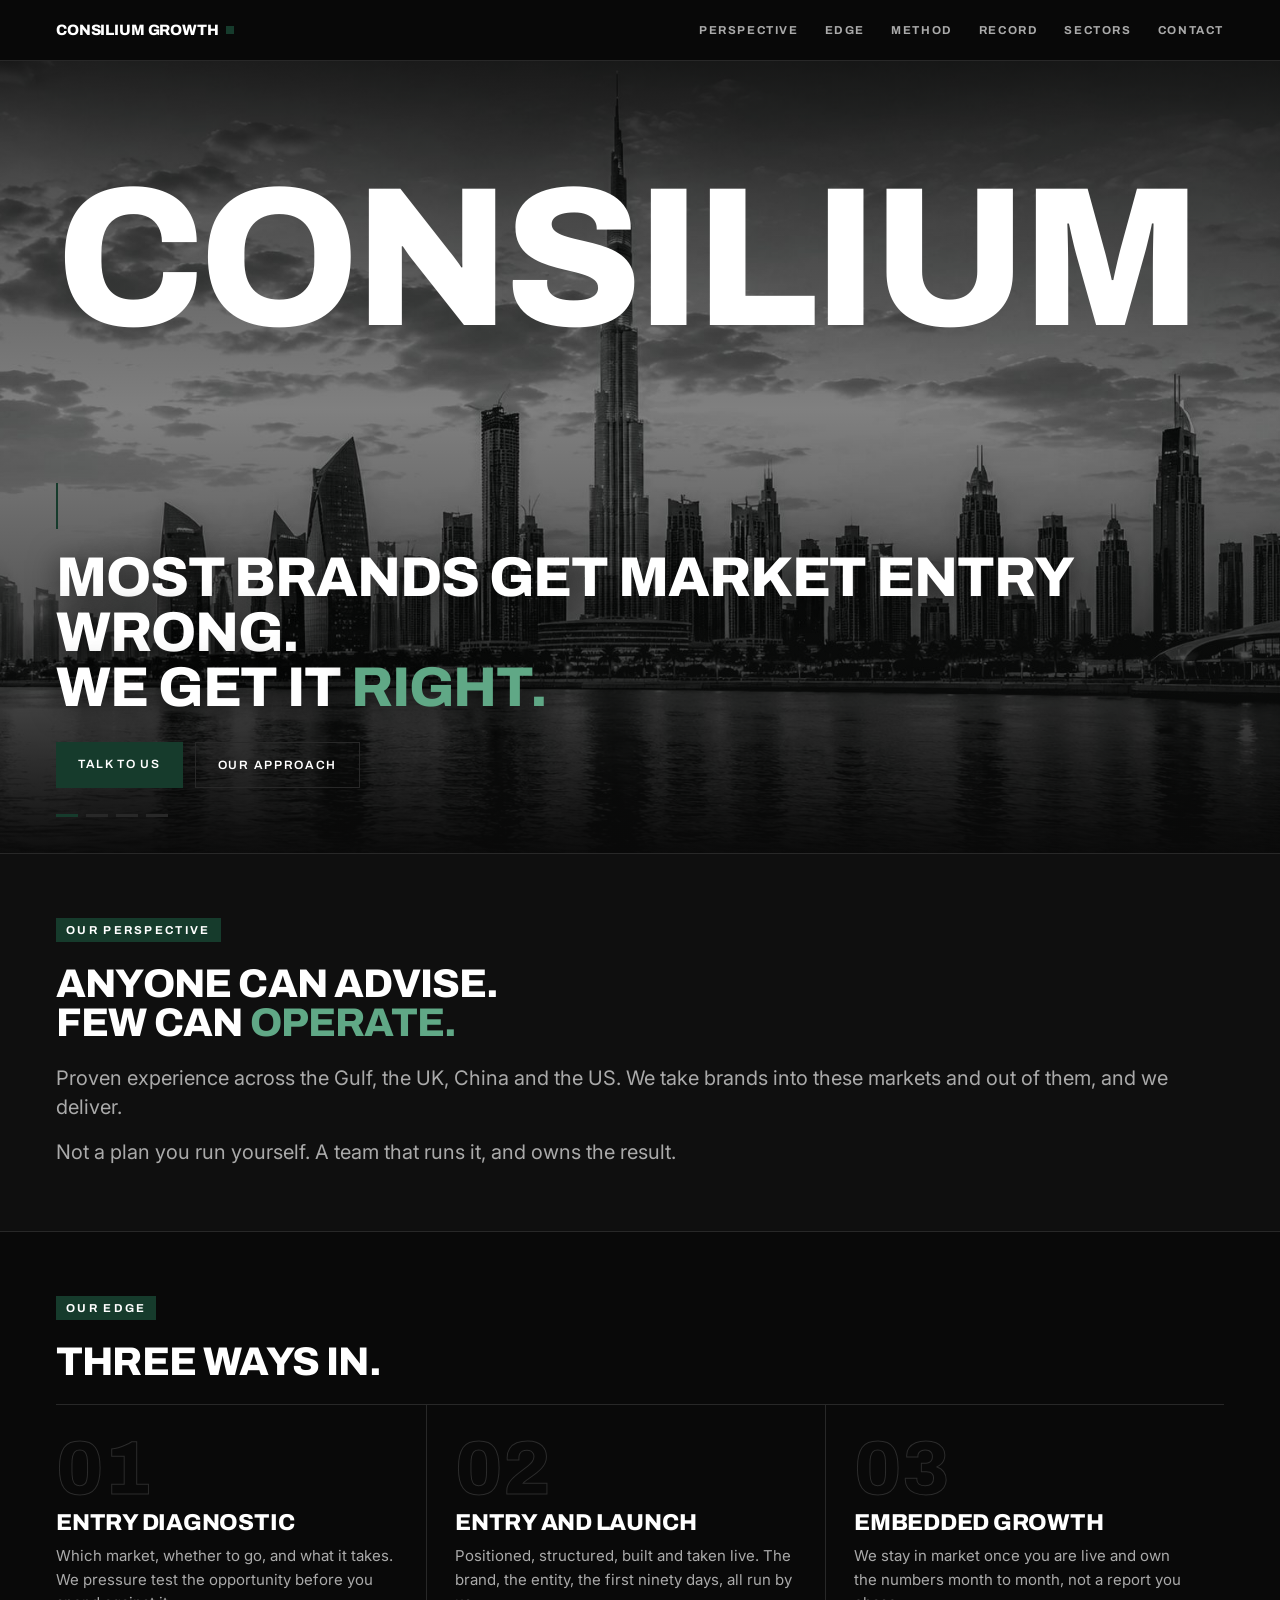
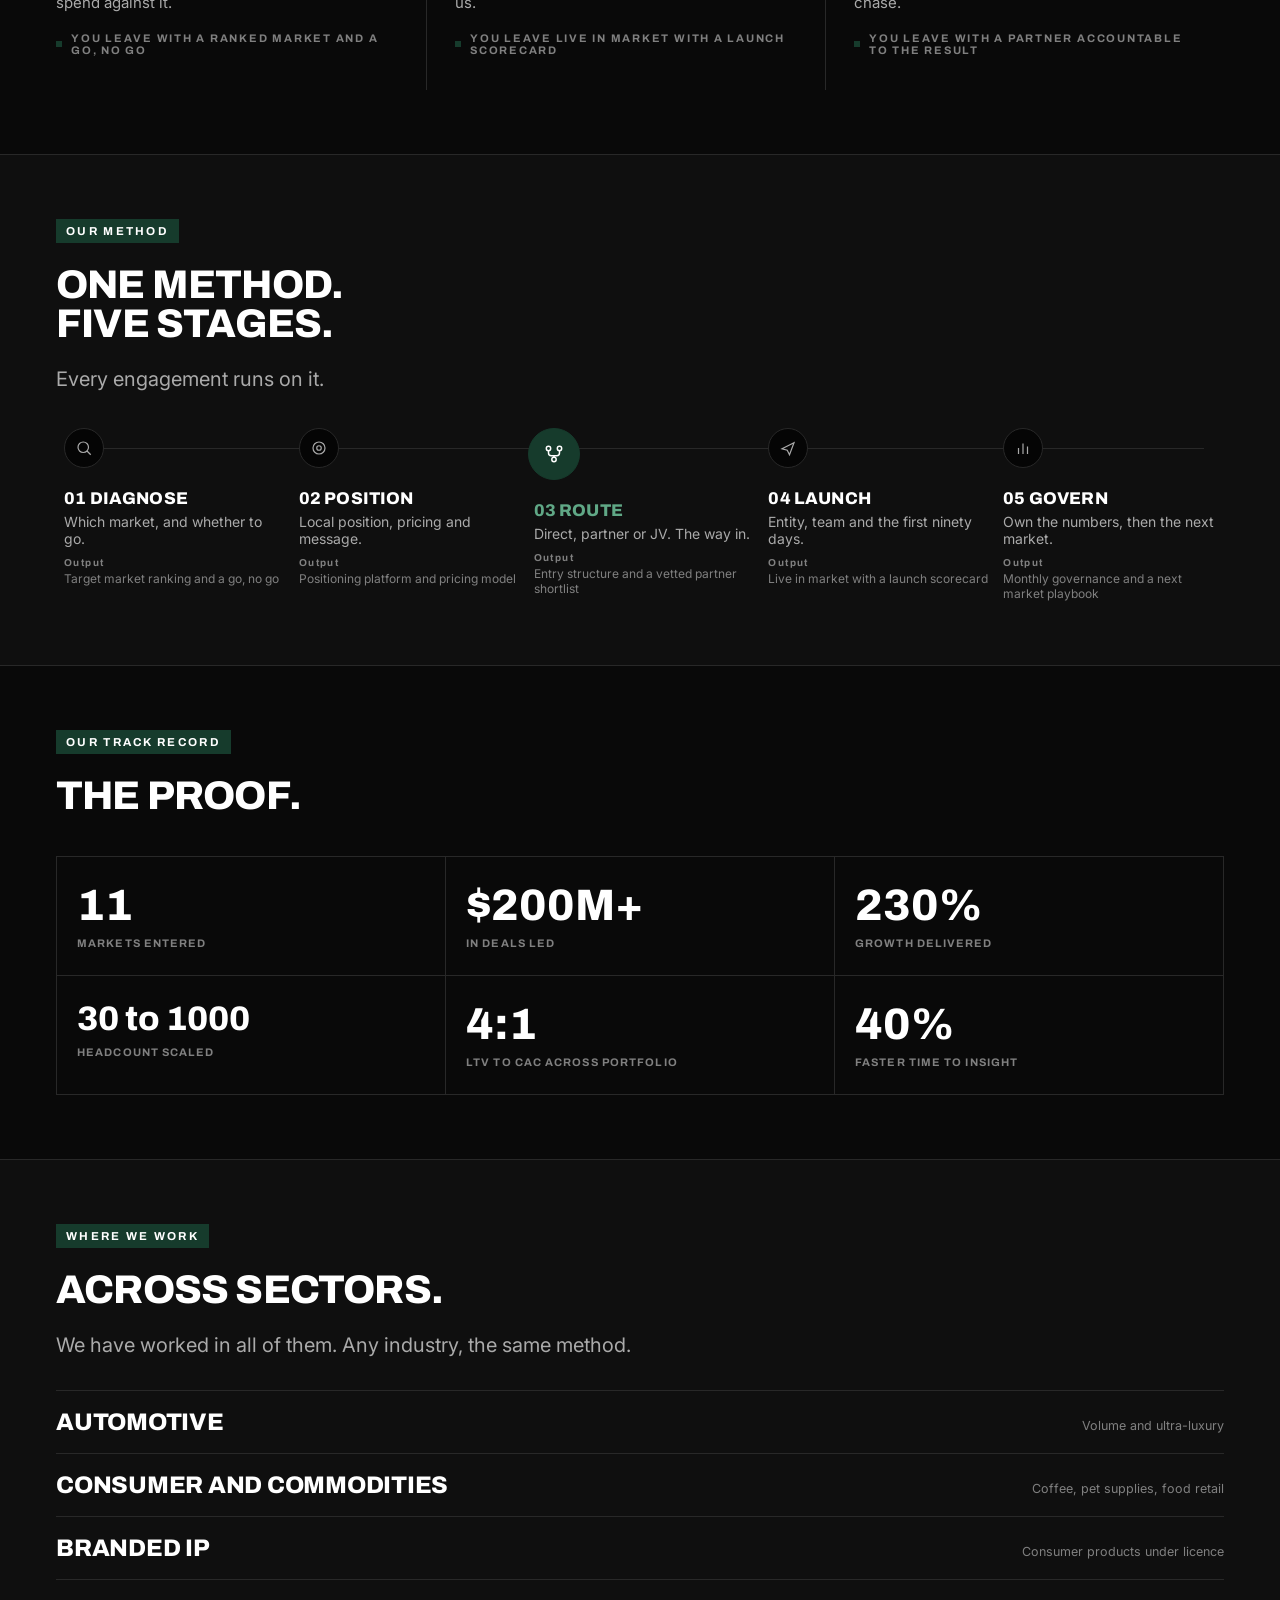
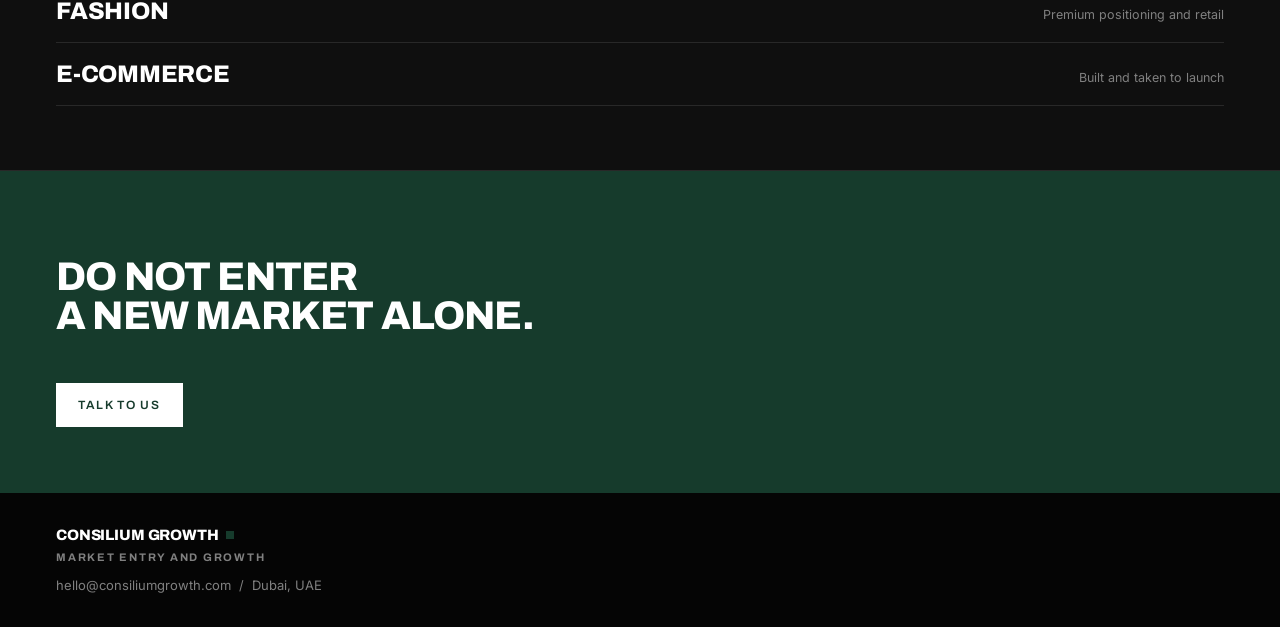
==== commit 38276125: "Add files via upload" ====
--- a/index.html
+++ b/index.html
@@ -44,7 +44,7 @@
   </div>
   <div class="wrap hero-inner">
     <div class="hero-rule"></div>
-    <h1 data-headline>Most brands get the Gulf wrong.<br>We get it <span class="green">right.</span></h1>
+    <h1 data-headline>Most brands get market entry wrong.<br>We get it <span class="green">right.</span></h1>
     <div class="hero-cta">
       <a class="btn btn-primary" href="contact.html">Talk to us</a>
       <a class="btn btn-ghost" href="#edge">Our approach</a>
--- a/assets/css/style.css
+++ b/assets/css/style.css
@@ -30,15 +30,15 @@
 .nav a:hover{color:var(--white)}
 
 /* hero */
-.hero{position:relative;min-height:90vh;display:flex;align-items:flex-end;overflow:hidden;background:var(--deep);padding-bottom:36px}
-.hero-word{position:absolute;left:-2vw;top:12vh;font-family:var(--disp);font-weight:800;text-transform:uppercase;font-size:27vw;line-height:0.8;letter-spacing:-0.03em;color:transparent;-webkit-text-stroke:1px #1e1e1e;white-space:nowrap;pointer-events:none;z-index:1}
-.hero-city{position:absolute;left:0;right:0;bottom:0;height:66vh;z-index:2}
+.hero{position:relative;min-height:max(88vh,660px);display:flex;align-items:flex-end;overflow:hidden;background:var(--deep);padding-bottom:36px}
+.hero-word{position:absolute;left:22px;top:13vh;font-family:var(--disp);font-weight:800;text-transform:uppercase;font-size:min(clamp(56px,15.5vw,240px),24vh);line-height:0.82;letter-spacing:-0.03em;color:var(--white);white-space:nowrap;pointer-events:none;z-index:3}
+.hero-city{position:absolute;inset:0;z-index:2}
 .hero-city .layer{position:absolute;inset:0;opacity:0;transition:opacity 1.2s ease;background-size:cover;background-position:center 45%}
 .hero-city .layer.on{opacity:1}
-.hero-scrim{position:absolute;inset:0;z-index:2;pointer-events:none;background:linear-gradient(to bottom,#090909 0%,rgba(9,9,9,0.5) 13%,rgba(9,9,9,0.04) 38%,rgba(9,9,9,0.04) 56%,rgba(9,9,9,0.6) 85%,rgba(9,9,9,0.95) 100%)}
-.hero-inner{position:relative;z-index:3;width:100%}
+.hero-scrim{position:absolute;inset:0;z-index:2;pointer-events:none;background:linear-gradient(to bottom,rgba(9,9,9,0.75) 0%,rgba(9,9,9,0.35) 20%,rgba(9,9,9,0.08) 44%,rgba(9,9,9,0.5) 78%,rgba(9,9,9,0.96) 100%)}
+.hero-inner{position:relative;z-index:4;width:100%}
 .hero-rule{width:2px;height:46px;background:var(--green);margin-bottom:22px}
-.hero h1{font-size:clamp(38px,12vw,74px);letter-spacing:-0.02em;text-shadow:0 2px 30px rgba(0,0,0,0.6)}
+.hero h1{font-size:clamp(34px,8vw,56px);letter-spacing:-0.02em;text-shadow:0 2px 30px rgba(0,0,0,0.6)}
 .hero-cta{display:flex;flex-direction:column;gap:12px;margin-top:26px}
 .hero-cta .btn{text-align:center}
 .dots{display:flex;gap:8px;margin-top:26px}
@@ -48,7 +48,7 @@
 /* sections */
 .section{padding:64px 0;border-top:1px solid var(--rule)}
 .section.surface{background:var(--surface)}
-.section h2{font-size:clamp(30px,9vw,54px);margin:22px 0 22px}
+.section h2{font-size:clamp(24px,6vw,40px);margin:22px 0 22px}
 
 /* offers */
 .offers{margin-top:14px}
@@ -98,6 +98,8 @@
 
 /* contact */
 .contact-block{margin-top:34px;max-width:560px}
+.field-row{display:grid;grid-template-columns:1fr;gap:0}
+@media(min-width:520px){.field-row{grid-template-columns:1fr 1fr;gap:16px}}
 .field{margin-bottom:18px}
 .field label{display:block;font-family:var(--disp);font-weight:700;font-size:11px;letter-spacing:0.14em;text-transform:uppercase;color:var(--label);margin-bottom:8px}
 .field input,.field textarea{width:100%;background:var(--deep);border:1px solid var(--rule);color:var(--white);font-family:var(--text);font-size:16px;padding:13px 14px}
@@ -119,6 +121,7 @@
 
 @media(min-width:760px){
   .wrap{padding:0 56px}
+  .hero-word{left:56px}
   .nav{position:static;display:flex;flex-direction:row;background:none;border:0;gap:26px}
   .nav a{padding:0;border:0;font-size:11.5px;letter-spacing:0.14em}
   .nav-toggle{display:none}
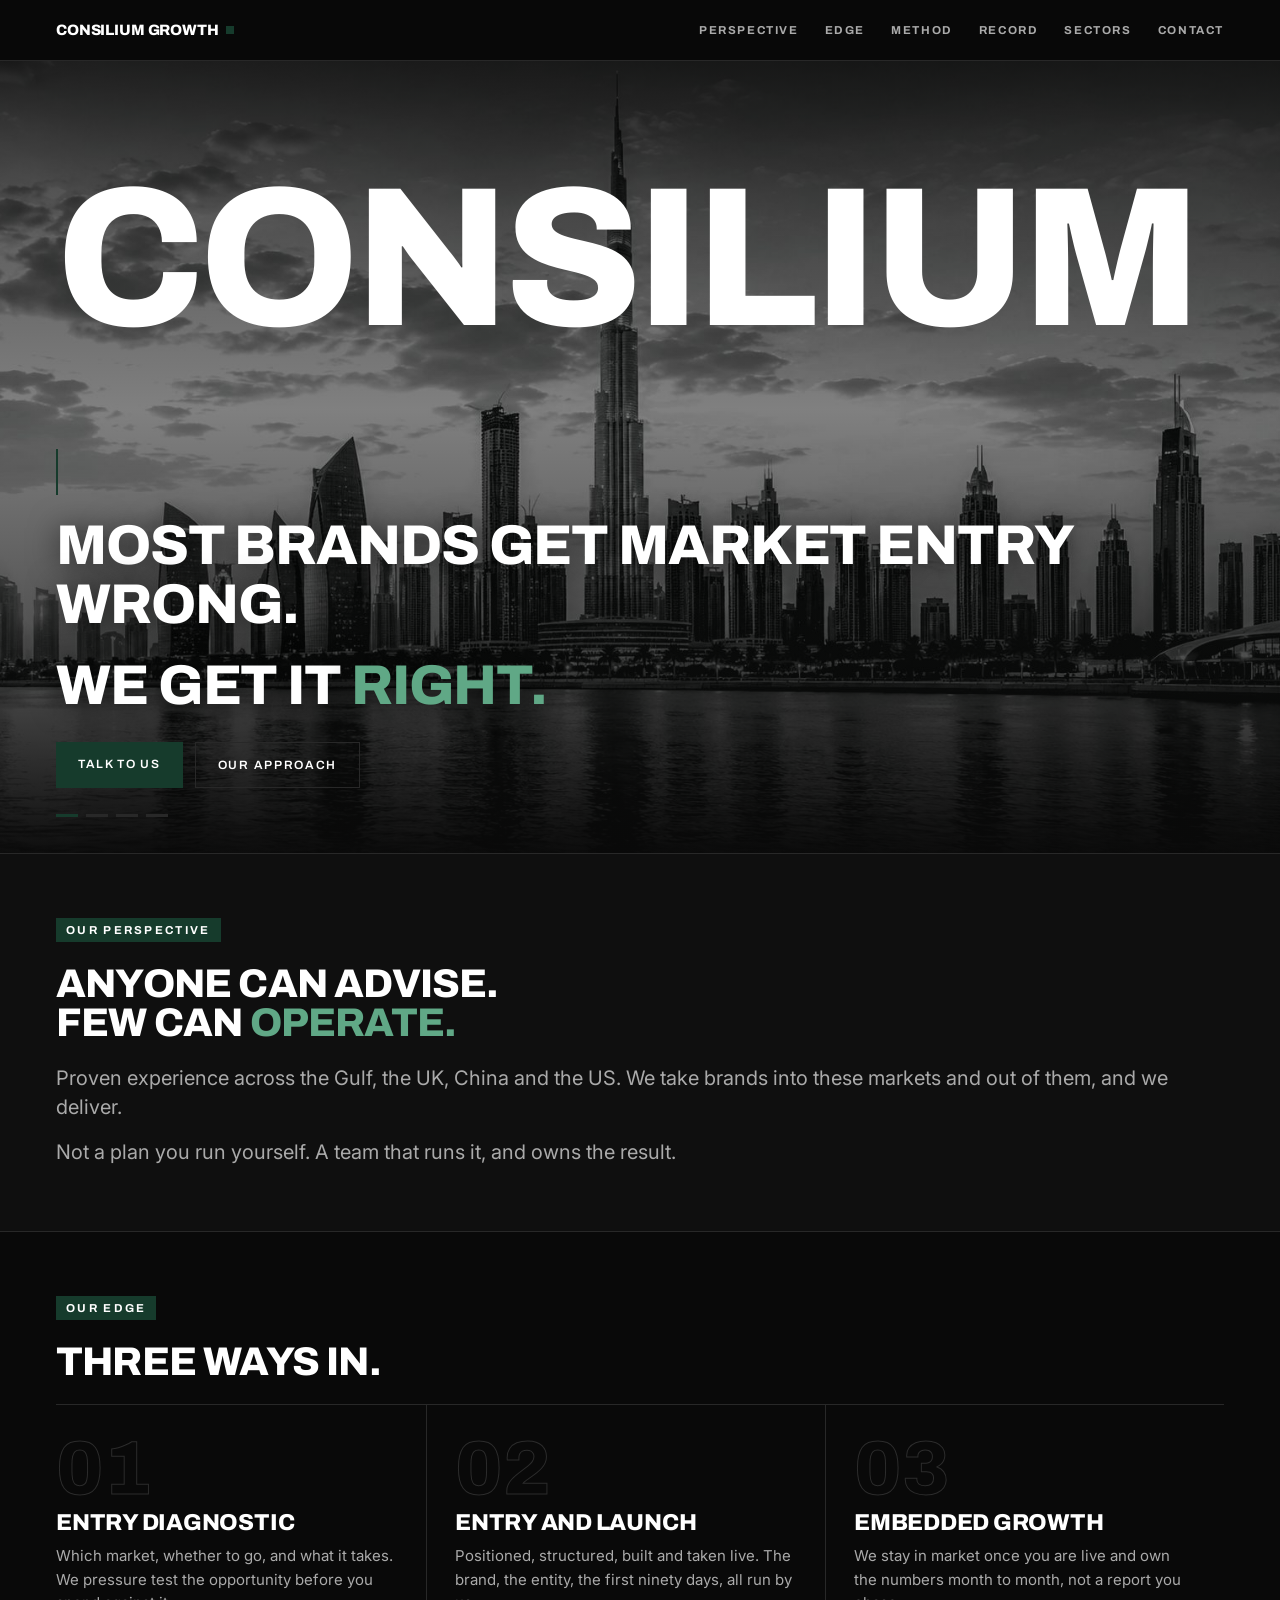
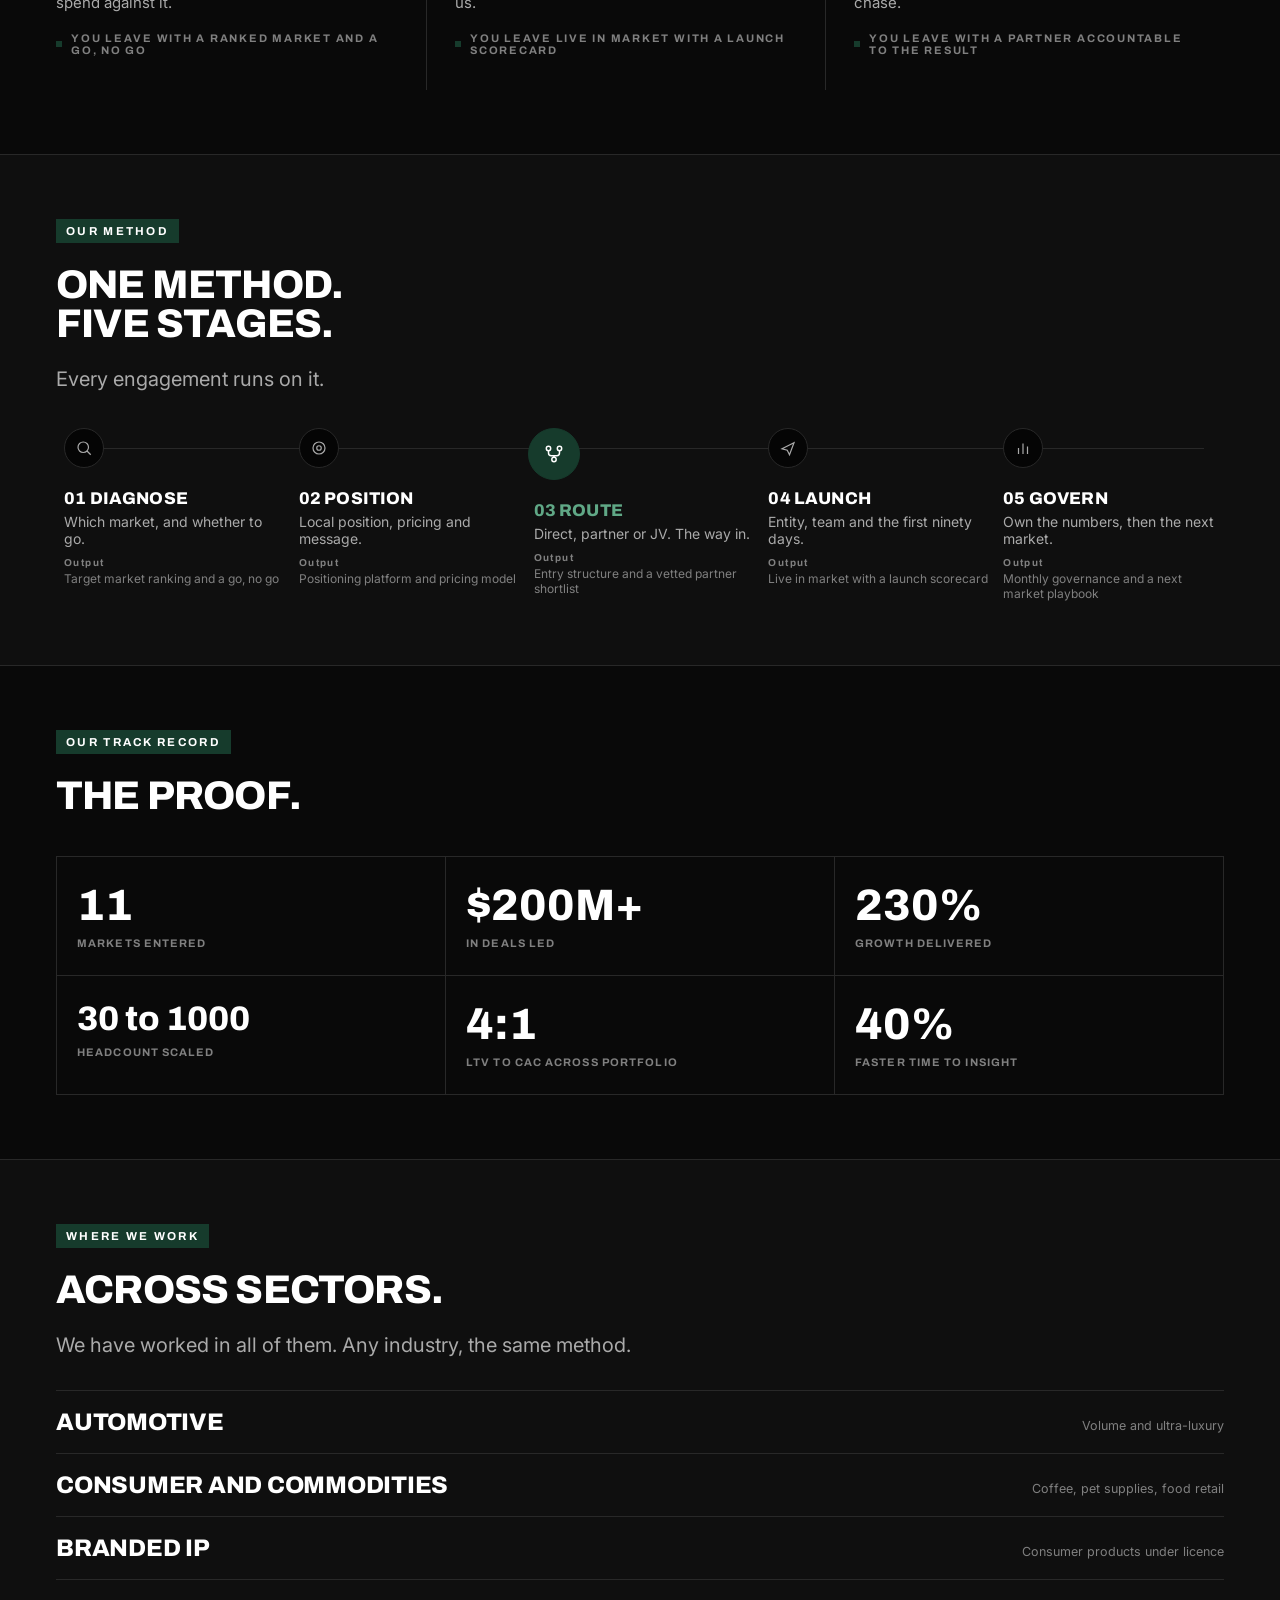
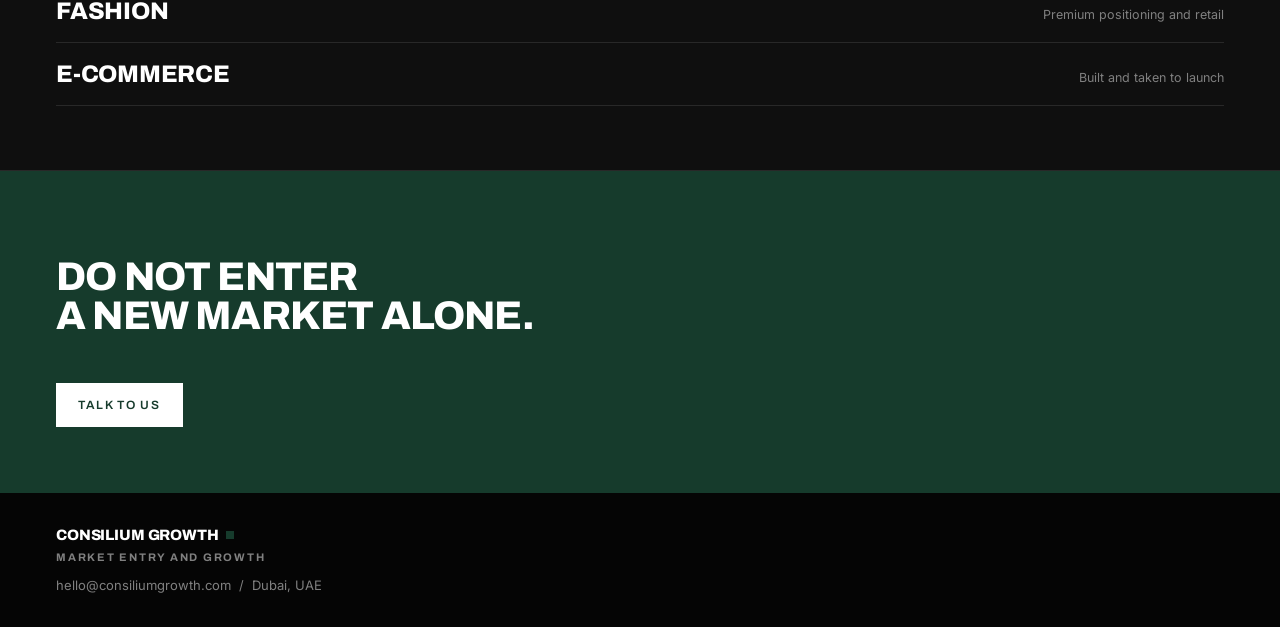
==== commit 79897a70: "Add files via upload" ====
--- a/index.html
+++ b/index.html
@@ -44,7 +44,7 @@
   </div>
   <div class="wrap hero-inner">
     <div class="hero-rule"></div>
-    <h1 data-headline>Most brands get market entry wrong.<br>We get it <span class="green">right.</span></h1>
+    <h1 data-headline><span class="ln">Most brands get market entry wrong.</span><span class="ln">We get it <span class="green">right.</span></span></h1>
     <div class="hero-cta">
       <a class="btn btn-primary" href="contact.html">Talk to us</a>
       <a class="btn btn-ghost" href="#edge">Our approach</a>
--- a/assets/css/style.css
+++ b/assets/css/style.css
@@ -38,7 +38,9 @@
 .hero-scrim{position:absolute;inset:0;z-index:2;pointer-events:none;background:linear-gradient(to bottom,rgba(9,9,9,0.75) 0%,rgba(9,9,9,0.35) 20%,rgba(9,9,9,0.08) 44%,rgba(9,9,9,0.5) 78%,rgba(9,9,9,0.96) 100%)}
 .hero-inner{position:relative;z-index:4;width:100%}
 .hero-rule{width:2px;height:46px;background:var(--green);margin-bottom:22px}
-.hero h1{font-size:clamp(34px,8vw,56px);letter-spacing:-0.02em;text-shadow:0 2px 30px rgba(0,0,0,0.6)}
+.hero h1{font-size:clamp(34px,8vw,56px);line-height:1.05;letter-spacing:-0.02em;text-shadow:0 2px 30px rgba(0,0,0,0.6)}
+.hero h1 .ln{display:block}
+.hero h1 .ln+.ln{margin-top:0.4em}
 .hero-cta{display:flex;flex-direction:column;gap:12px;margin-top:26px}
 .hero-cta .btn{text-align:center}
 .dots{display:flex;gap:8px;margin-top:26px}
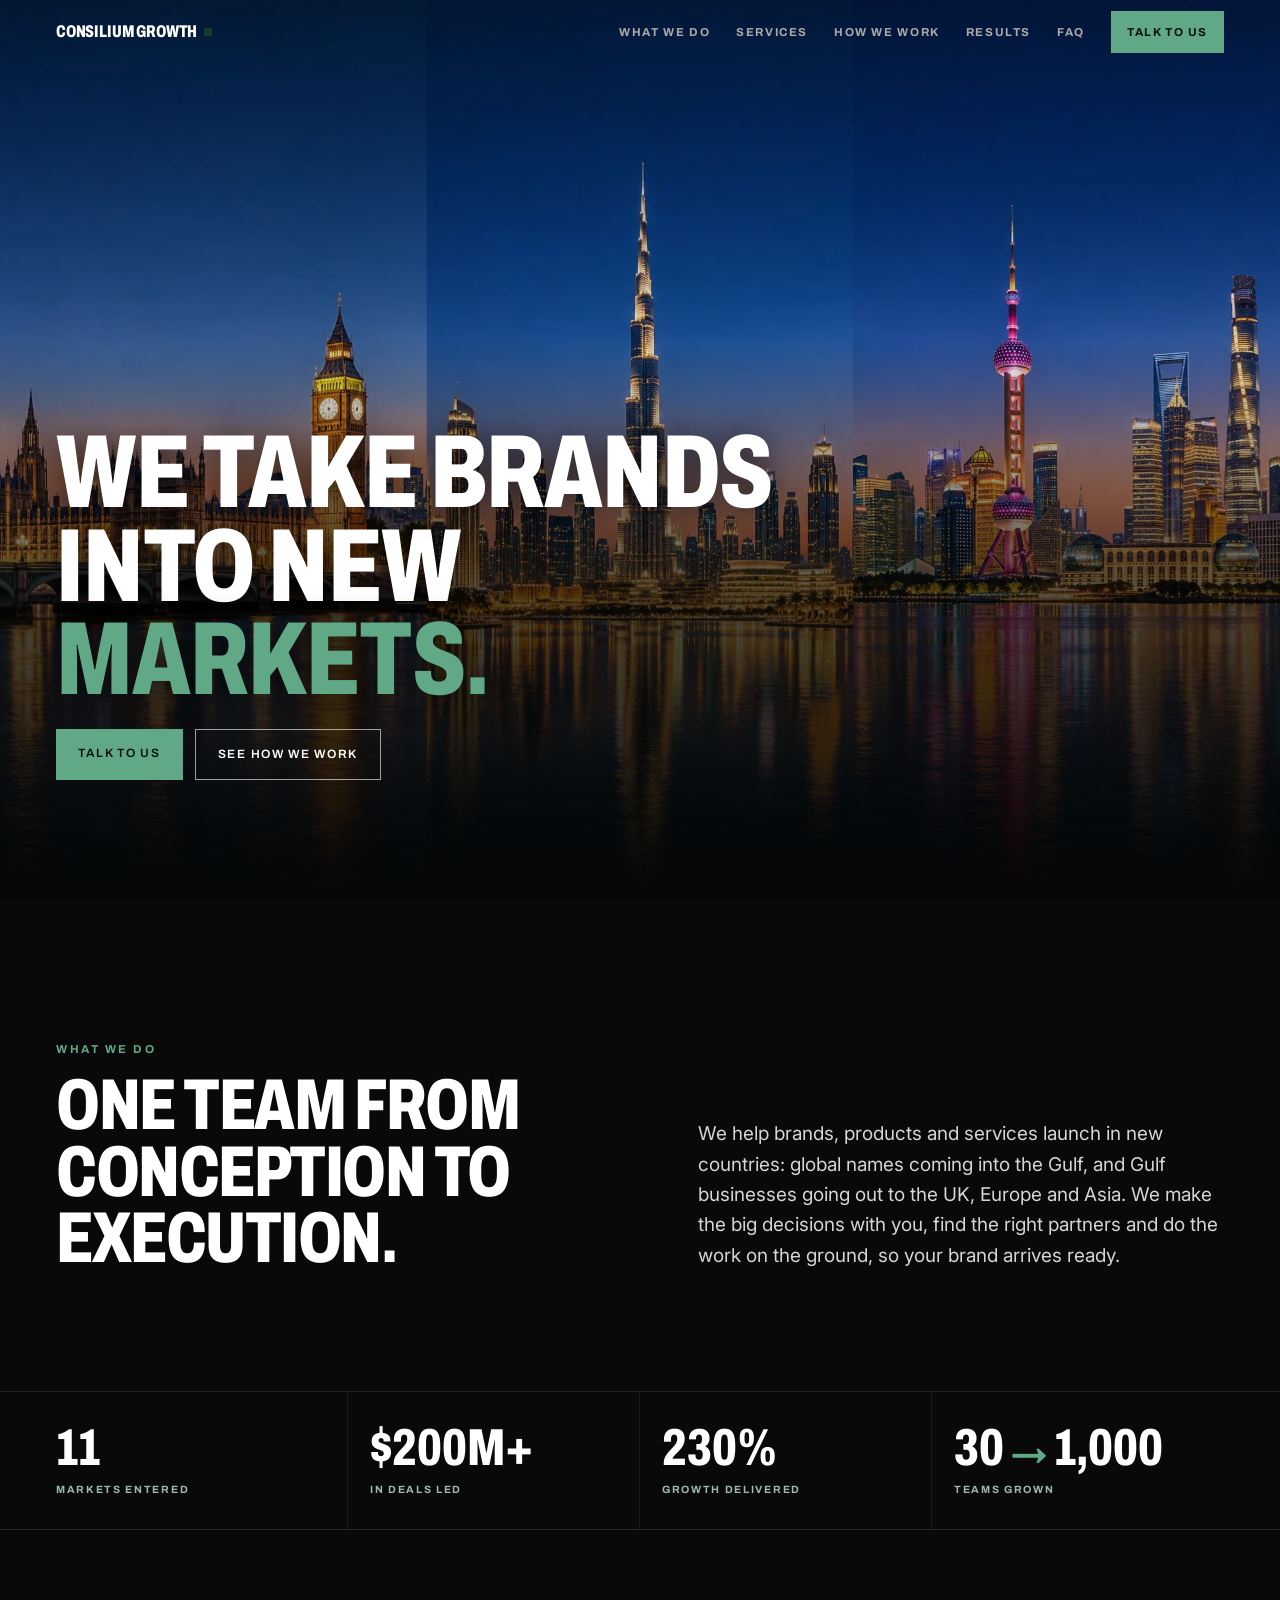
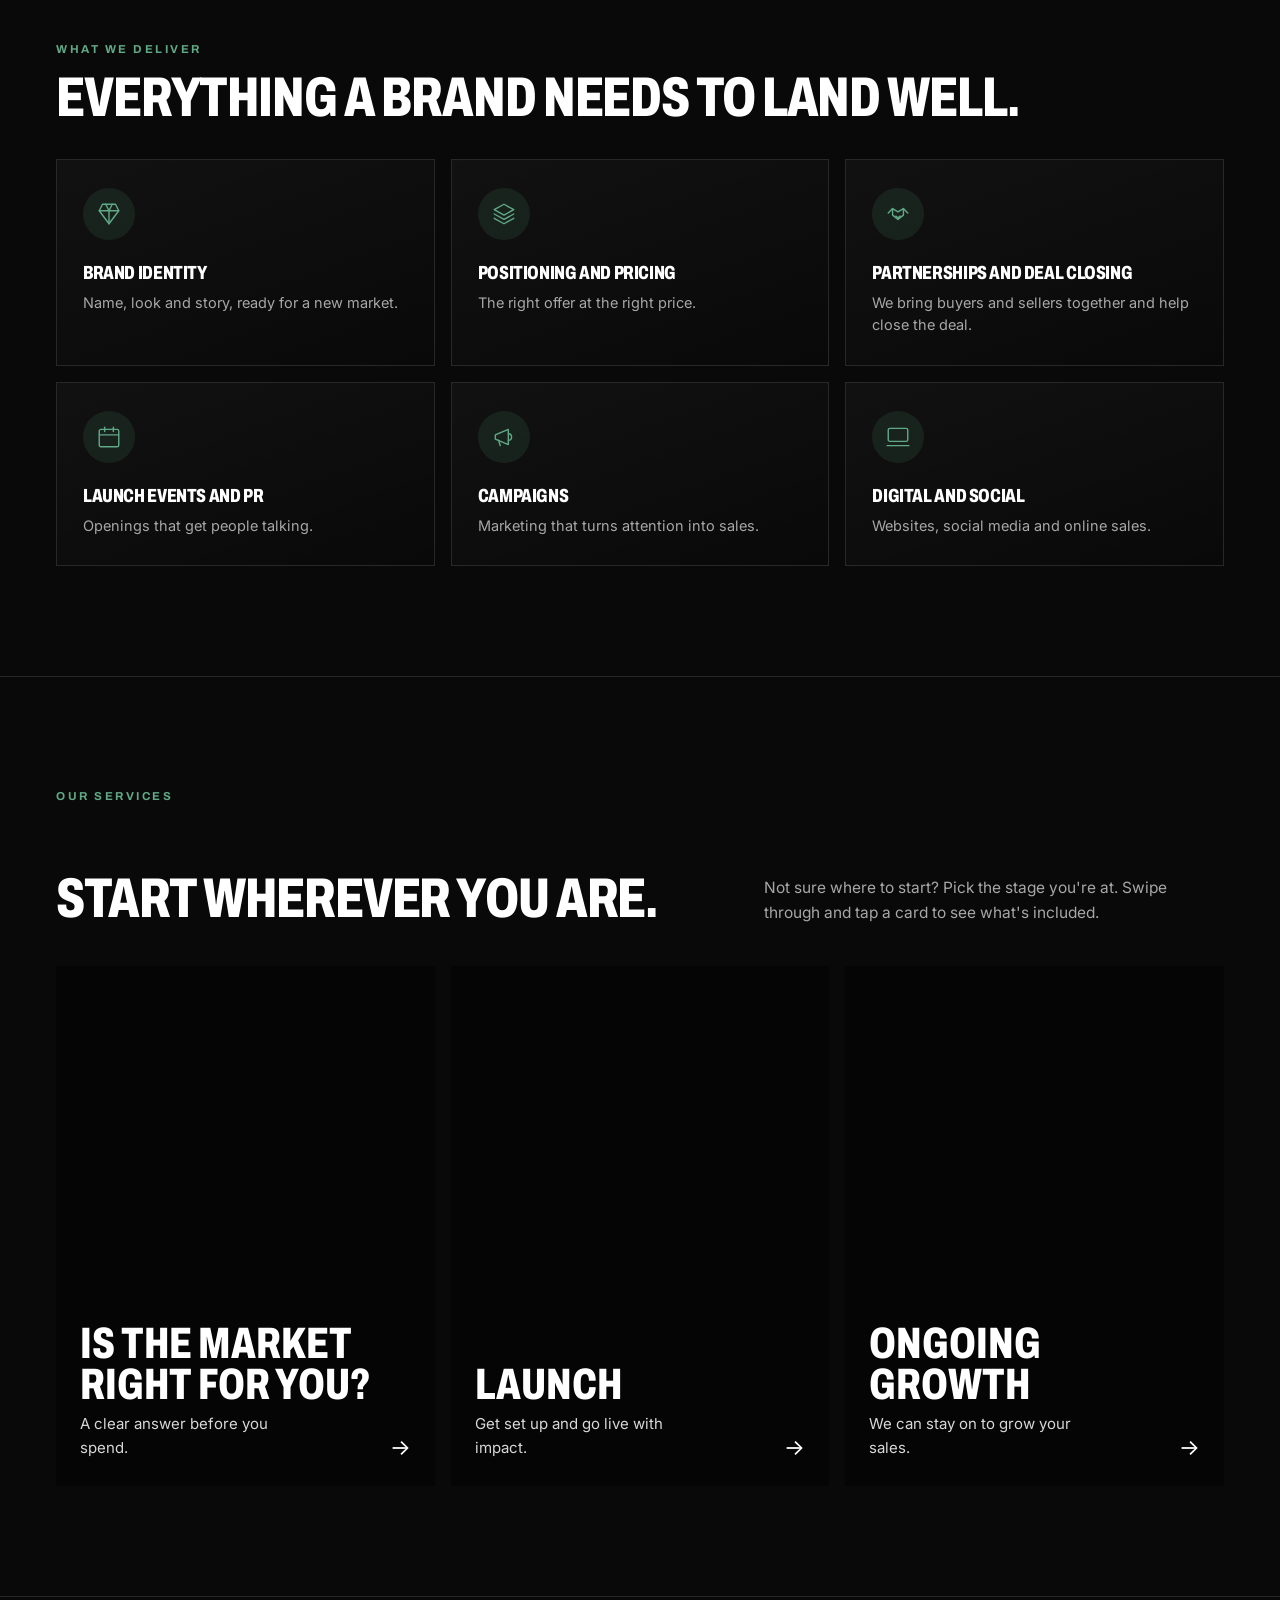
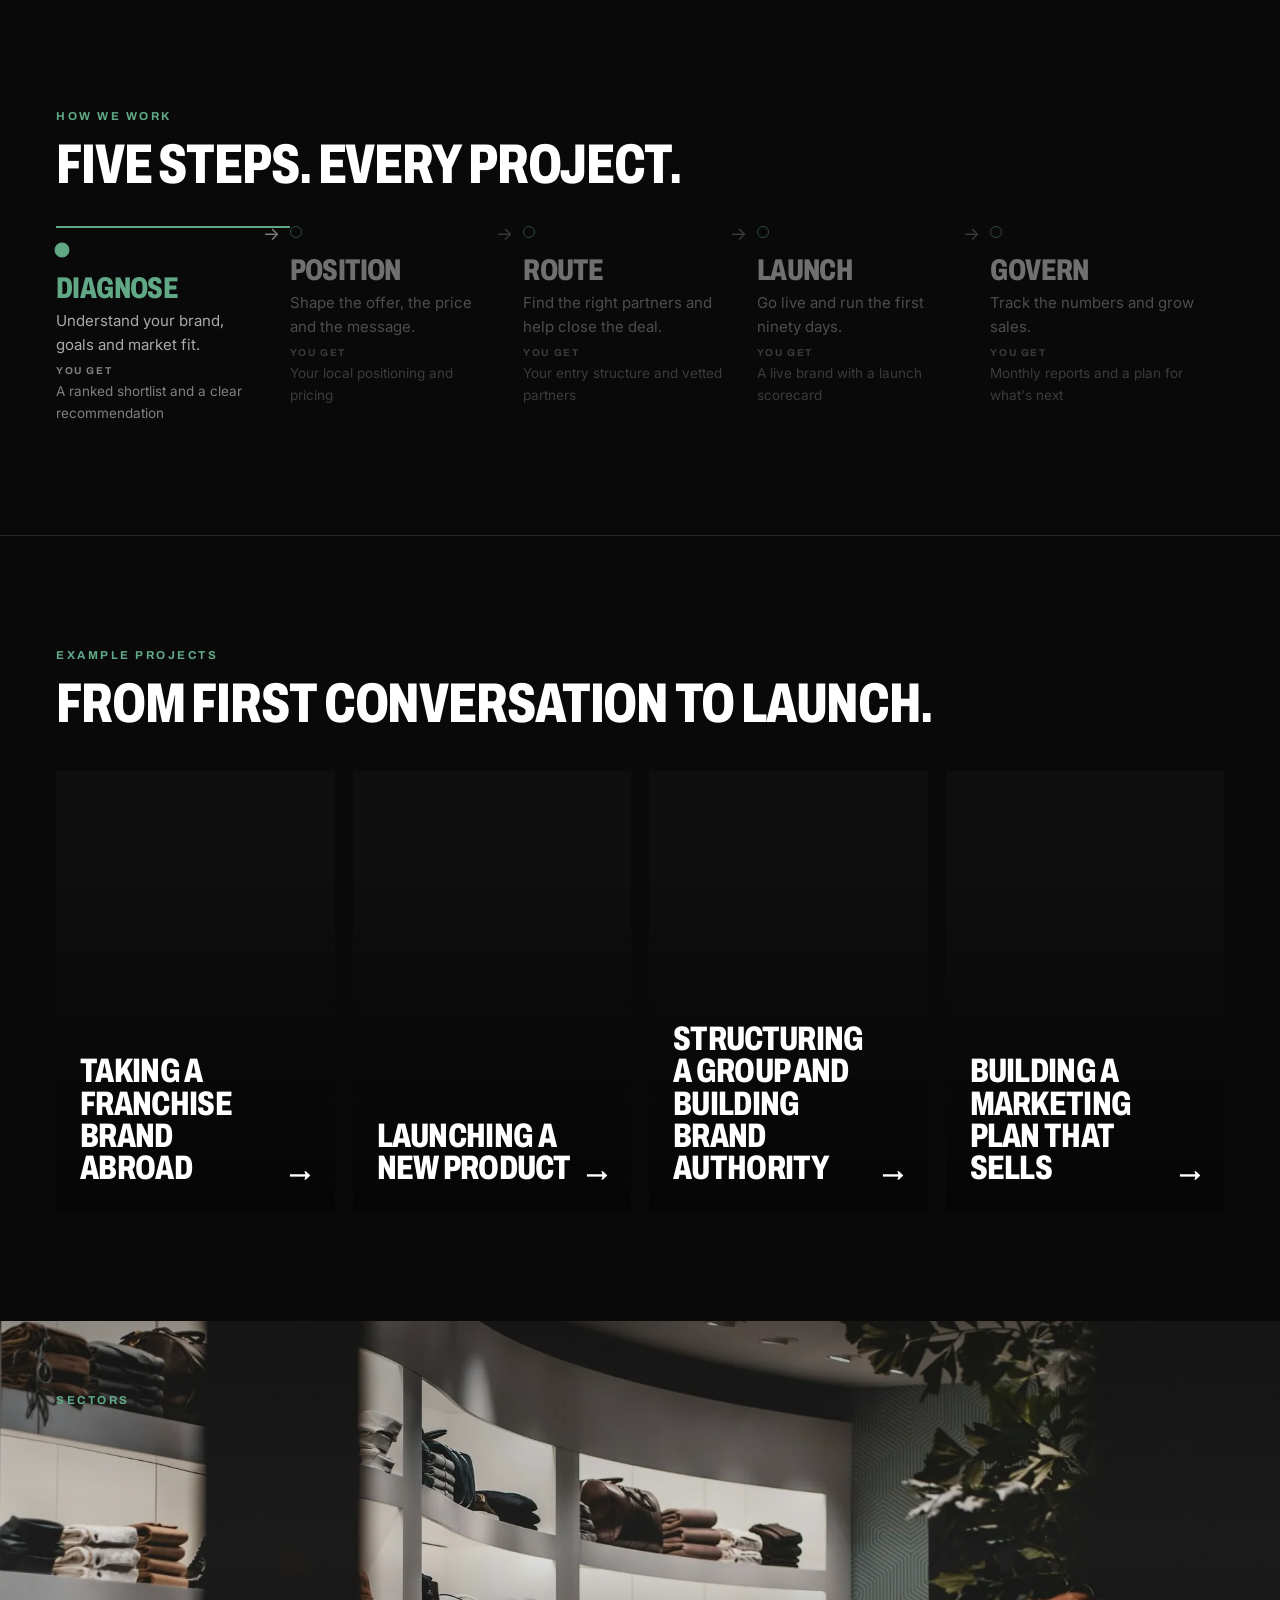
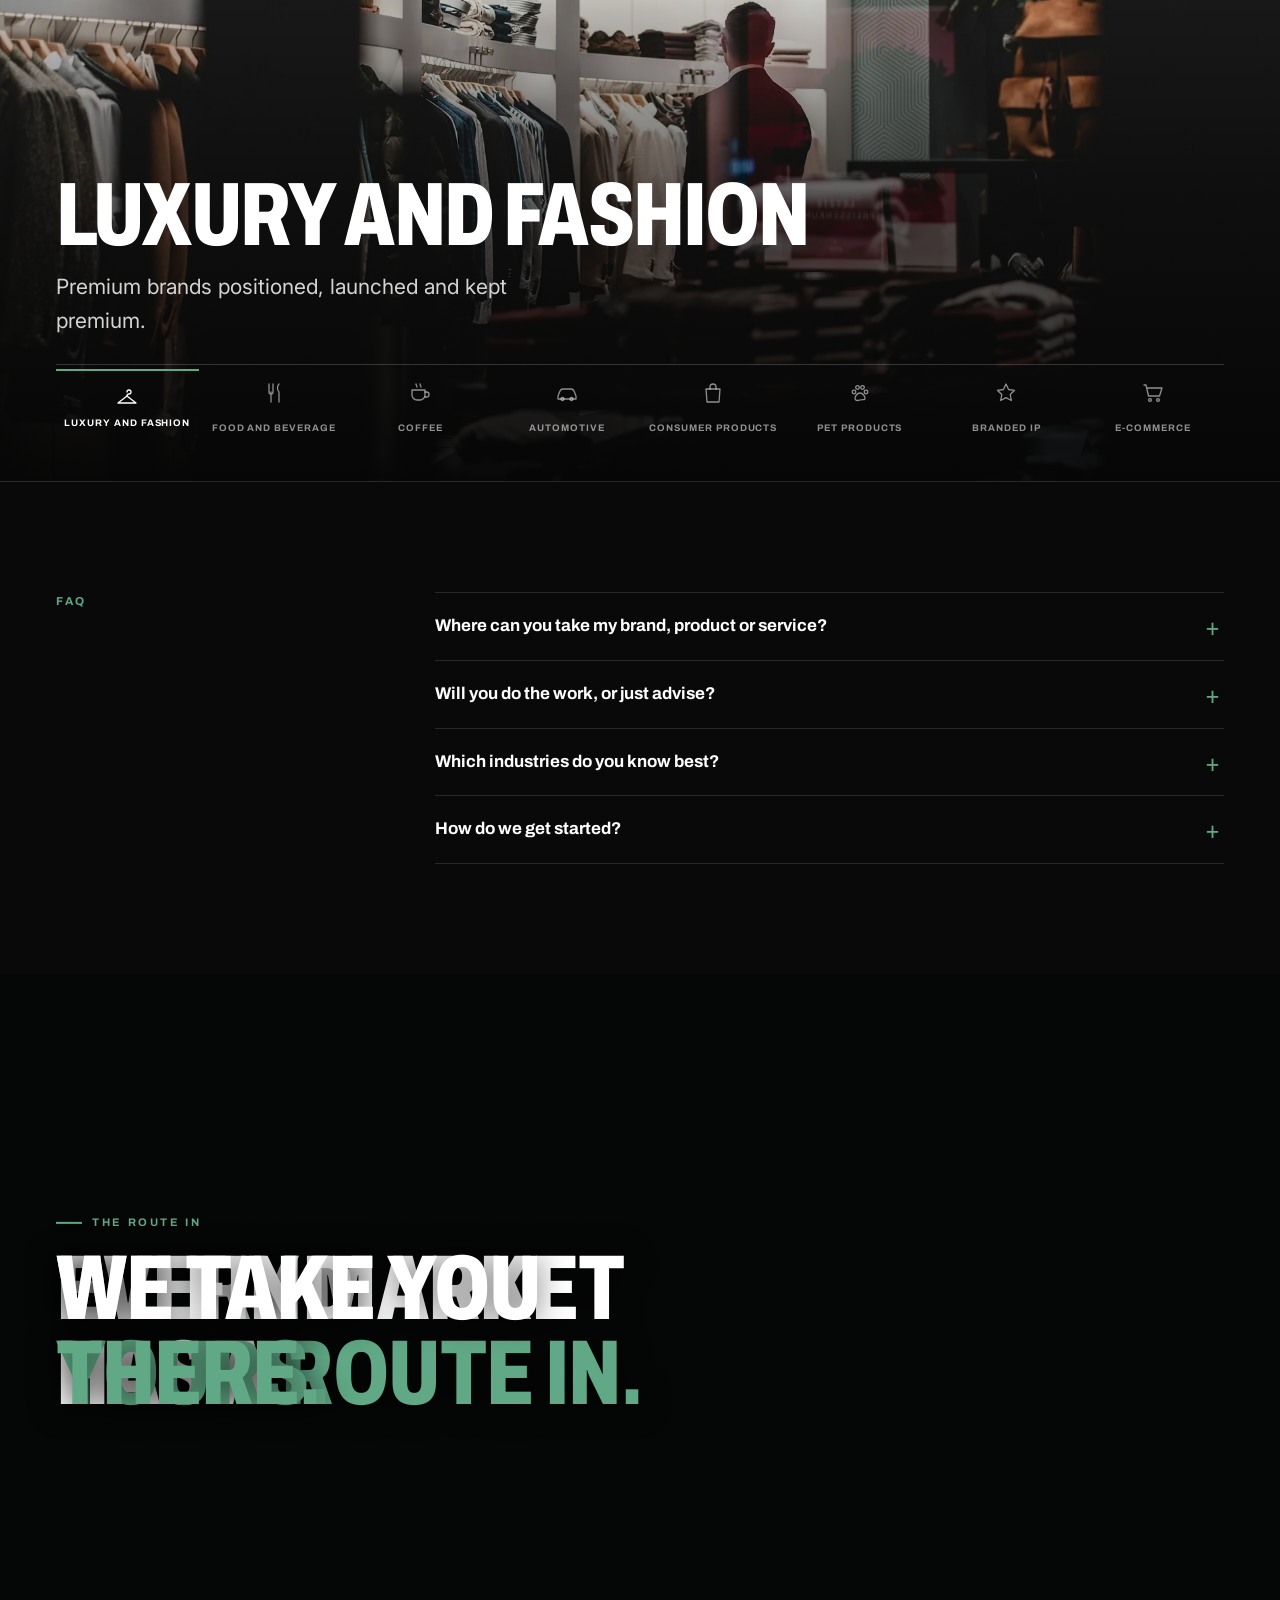
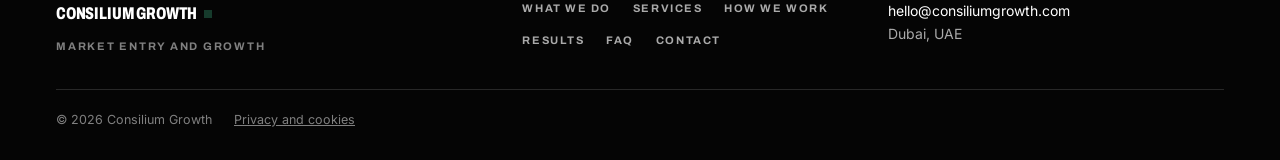
==== commit 1ce5cdc9: "Rebrand: new homepage, contact page, globe, WebP images Co-Authored-By: Claude Opus 5.5 <noreply@ant" ====
--- a/index.html
+++ b/index.html
@@ -3,173 +3,318 @@
 <head>
 <meta charset="utf-8">
 <meta name="viewport" content="width=device-width, initial-scale=1">
-<title>Consilium Growth. Market entry and growth.</title>
-<meta name="description" content="Consilium Growth is the market entry and growth partner for brands building a real position in the Gulf and beyond. We do not write the plan. We run it.">
-<meta property="og:title" content="Consilium Growth. Market entry and growth.">
-<meta property="og:description" content="We do not write the plan. We run it.">
+<title>Consilium Growth | Market Entry and Brand Launch</title>
+<meta name="description" content="Consilium Growth helps brands launch and grow in new markets, from choosing the right country to setting up, launching and growing sales. Based in Dubai.">
+<meta name="robots" content="index, follow">
+<link rel="canonical" href="https://consiliumgrowth.com/">
+<meta name="theme-color" content="#090909">
+<meta property="og:site_name" content="Consilium Growth">
 <meta property="og:type" content="website">
+<meta property="og:locale" content="en_GB">
 <meta property="og:url" content="https://consiliumgrowth.com/">
-<meta property="og:image" content="https://consiliumgrowth.com/assets/img/hero-dubai.jpg">
+<meta property="og:title" content="Consilium Growth. We take brands into new markets.">
+<meta property="og:description" content="Consilium Growth helps brands launch and grow in new markets, from choosing the right country to setting up, launching and growing sales. Based in Dubai.">
+<meta property="og:image" content="https://consiliumgrowth.com/assets/img/og-share.jpg">
+<meta property="og:image:width" content="1200">
+<meta property="og:image:height" content="630">
+<meta property="og:image:alt" content="Consilium Growth. We take brands into new markets.">
 <meta name="twitter:card" content="summary_large_image">
+<meta name="twitter:title" content="Consilium Growth. We take brands into new markets.">
+<meta name="twitter:description" content="Consilium Growth helps brands launch and grow in new markets, from choosing the right country to setting up, launching and growing sales. Based in Dubai.">
+<meta name="twitter:image" content="https://consiliumgrowth.com/assets/img/og-share.jpg">
+<link rel="icon" href="favicon.svg" type="image/svg+xml">
+<link rel="icon" href="favicon-32.png" sizes="32x32" type="image/png">
+<link rel="apple-touch-icon" href="apple-touch-icon.png">
 <link rel="preconnect" href="https://fonts.googleapis.com">
 <link rel="preconnect" href="https://fonts.gstatic.com" crossorigin>
-<link href="https://fonts.googleapis.com/css2?family=Archivo:wght@400;500;600;700;800&family=Inter:wght@400;500&display=swap" rel="stylesheet">
+<link href="https://fonts.googleapis.com/css2?family=Archivo:wdth,wght@62..125,500..900&family=Inter:wght@400;500;600&display=swap" rel="stylesheet">
 <link rel="stylesheet" href="assets/css/style.css">
+<link rel="preload" as="image" href="assets/img/wide-gulf.webp">
+<script type="application/ld+json">{"@context": "https://schema.org", "@type": "ProfessionalService", "name": "Consilium Growth", "legalName": "Consilium Growth Project Management Services", "url": "https://consiliumgrowth.com/", "image": "https://consiliumgrowth.com/assets/img/og-share.jpg", "logo": "https://consiliumgrowth.com/assets/img/logo-square.png", "email": "hello@consiliumgrowth.com", "description": "Consilium Growth helps brands launch and grow in new markets, from choosing the right country to setting up, launching and growing sales.", "address": {"@type": "PostalAddress", "addressLocality": "Dubai", "addressCountry": "AE"}, "areaServed": ["United Arab Emirates", "Saudi Arabia", "GCC", "United Kingdom", "China", "Hong Kong", "Singapore", "Malaysia", "United States", "Europe"], "knowsAbout": ["Market entry", "Brand launch", "International expansion", "Go to market strategy", "Franchise and distribution partnerships", "Deal facilitation", "Post-deal integration"]}</script>
+<script type="application/ld+json">{"@context": "https://schema.org", "@type": "WebSite", "name": "Consilium Growth", "url": "https://consiliumgrowth.com/"}</script>
+<script type="application/ld+json">{"@context": "https://schema.org", "@type": "FAQPage", "mainEntity": [{"@type": "Question", "name": "Where can you take my brand, product or service?", "acceptedAnswer": {"@type": "Answer", "text": "Into any market where there is real demand for it. We find where you will win, then we launch you there and grow your sales."}}, {"@type": "Question", "name": "Will you do the work, or just advise?", "acceptedAnswer": {"@type": "Answer", "text": "We do the work. We make the big calls with you and deliver them on the ground: the partners, the deals, the team and the launch. One team, from the first decision to launch day and beyond."}}, {"@type": "Question", "name": "Which industries do you know best?", "acceptedAnswer": {"@type": "Answer", "text": "Luxury, mass-produced goods, automotive, consumer products, pet care, food and beverage, coffee, fashion, branded IP and e-commerce. Brand, product or service, we know how to take it to market."}}, {"@type": "Question", "name": "How do we get started?", "acceptedAnswer": {"@type": "Answer", "text": "Tell us what you sell and where you want to take it. We'll arrange a short call and give you a straight answer on what it will take."}}]}</script>
 </head>
-<body id="top">
-
+<body id="top" class="home d3">
+<a class="skip" href="#main">Skip to content</a>
 <header class="site-head">
   <div class="wrap head-inner">
-    <a class="mark" href="/">Consilium Growth <span class="dot"></span></a>
-    <button class="nav-toggle" aria-label="Menu" aria-expanded="false" data-nav>&#9776;</button>
-    <nav class="nav" id="nav">
-      <a href="#perspective">Perspective</a>
-      <a href="#edge">Edge</a>
-      <a href="#method">Method</a>
-      <a href="#record">Record</a>
-      <a href="#sectors">Sectors</a>
-      <a href="contact.html">Contact</a>
+    <a class="mark" href="index.html" aria-label="Consilium Growth home">Consilium Growth <span class="dot"></span></a>
+    <button class="nav-toggle" aria-label="Menu" aria-controls="nav" aria-expanded="false" data-nav>&#9776;</button>
+    <nav class="nav" id="nav" aria-label="Main">
+      <a href="index.html#what-we-do">What we do</a>
+      <a href="index.html#services">Services</a>
+      <a href="index.html#how-we-work">How we work</a>
+      <a href="index.html#results">Results</a>
+      <a href="index.html#faq">FAQ</a>
+      <a class="nav-cta" href="contact.html">Talk to us</a>
     </nav>
   </div>
 </header>
 
-<section class="hero">
-  <div class="hero-word" aria-hidden="true">Consilium</div>
-  <div class="hero-city" aria-hidden="true">
-    <span class="layer on" data-city="Dubai" style="background-image:url('assets/img/hero-dubai.jpg')"></span>
-    <span class="layer" data-city="London" style="background-image:url('assets/img/hero-london.jpg')"></span>
-    <span class="layer" data-city="Shanghai" style="background-image:url('assets/img/hero-shanghai.jpg')"></span>
-    <span class="layer" data-city="New York" style="background-image:url('assets/img/hero-newyork.jpg')"></span>
-    <div class="hero-scrim"></div>
-  </div>
-  <div class="wrap hero-inner">
-    <div class="hero-rule"></div>
-    <h1 data-headline><span class="ln">Most brands get market entry wrong.</span><span class="ln">We get it <span class="green">right.</span></span></h1>
+<main id="main">
+<section class="hero3 hero-split" data-hero>
+  <div class="cityrow">
+    <button class="cpanel" type="button" style="--i:0" data-r="0" aria-label="UK and Europe"><img class="wide" src="assets/img/wide-europe.webp" alt="" style="--fx:74%" decoding="async"></button>
+    <button class="cpanel" type="button" style="--i:1" data-r="1" aria-label="Gulf"><img class="wide" src="assets/img/wide-gulf.webp" alt="" style="--fx:50%" fetchpriority="high"></button>
+    <button class="cpanel" type="button" style="--i:2" data-r="2" aria-label="Asia"><img class="wide" src="assets/img/wide-asia.webp" alt="" style="--fx:38%" decoding="async"></button>
+  </div>
+  <div class="hero-scrim"></div>
+  <div class="wrap hero3-inner">
+    <div class="hero-msg">
+      <div class="msg on" data-k="all"><h1 class="h1">We take brands<br>into new <em>markets.</em></h1></div>
+      <div class="msg" data-k="0" aria-hidden="true"><p class="h1">Find the right<br><em>market.</em></p></div>
+      <div class="msg" data-k="1" aria-hidden="true"><p class="h1">Launch with<br><em>impact.</em></p></div>
+      <div class="msg" data-k="2" aria-hidden="true"><p class="h1">Grow beyond<br><em>launch.</em></p></div>
+    </div>
     <div class="hero-cta">
       <a class="btn btn-primary" href="contact.html">Talk to us</a>
-      <a class="btn btn-ghost" href="#edge">Our approach</a>
-    </div>
-    <div class="dots" aria-hidden="true"><i class="on"></i><i></i><i></i><i></i></div>
-  </div>
-</section>
-
-<section class="section surface" id="perspective">
-  <div class="wrap">
-    <p class="eyebrow">Our perspective</p>
-    <h2>Anyone can advise.<br>Few can <span class="green">operate.</span></h2>
-    <p class="lead">Proven experience across the Gulf, the UK, China and the US. We take brands into these markets and out of them, and we deliver.</p>
-    <p class="lead" style="margin-top:16px">Not a plan you run yourself. A team that runs it, and owns the result.</p>
-  </div>
-</section>
-
-<section class="section" id="edge">
-  <div class="wrap">
-    <p class="eyebrow">Our edge</p>
-    <h2>Three ways in.</h2>
-    <div class="offers">
-      <div class="offer">
-        <span class="idx">01</span>
-        <h3>Entry Diagnostic</h3>
-        <p class="promise">Which market, whether to go, and what it takes. We pressure test the opportunity before you spend against it.</p>
-        <p class="out">You leave with a ranked market and a go, no go</p>
-      </div>
-      <div class="offer">
-        <span class="idx">02</span>
-        <h3>Entry and Launch</h3>
-        <p class="promise">Positioned, structured, built and taken live. The brand, the entity, the first ninety days, all run by us.</p>
-        <p class="out">You leave live in market with a launch scorecard</p>
-      </div>
-      <div class="offer">
-        <span class="idx">03</span>
-        <h3>Embedded Growth</h3>
-        <p class="promise">We stay in market once you are live and own the numbers month to month, not a report you chase.</p>
-        <p class="out">You leave with a partner accountable to the result</p>
-      </div>
-    </div>
-  </div>
-</section>
-
-<section class="section surface" id="method">
-  <div class="wrap">
-    <p class="eyebrow">Our method</p>
-    <h2>One method.<br>Five stages.</h2>
-    <p class="lead" style="margin-top:14px">Every engagement runs on it.</p>
-    <div class="method-wrap">
-      <div class="timeline">
-        <div class="tl">
-          <div class="node"><svg viewBox="0 0 24 24"><circle cx="11" cy="11" r="7"/><line x1="16" y1="16" x2="21" y2="21"/></svg></div>
-          <div class="tl-body"><div class="st">01 Diagnose</div><div class="sd">Which market, and whether to go.</div><div class="op"><b>Output</b>Target market ranking and a go, no go</div></div>
-        </div>
-        <div class="tl">
-          <div class="node"><svg viewBox="0 0 24 24"><circle cx="12" cy="12" r="8"/><circle cx="12" cy="12" r="3"/></svg></div>
-          <div class="tl-body"><div class="st">02 Position</div><div class="sd">Local position, pricing and message.</div><div class="op"><b>Output</b>Positioning platform and pricing model</div></div>
-        </div>
-        <div class="tl is-route">
-          <div class="node"><svg viewBox="0 0 24 24"><circle cx="6" cy="6" r="2.4"/><circle cx="18" cy="6" r="2.4"/><circle cx="12" cy="18" r="2.4"/><path d="M6 8v3a3 3 0 0 0 3 3h6a3 3 0 0 0 3-3V8"/><line x1="12" y1="14" x2="12" y2="16"/></svg></div>
-          <div class="tl-body"><div class="st">03 Route</div><div class="sd">Direct, partner or JV. The way in.</div><div class="op"><b>Output</b>Entry structure and a vetted partner shortlist</div></div>
-        </div>
-        <div class="tl">
-          <div class="node"><svg viewBox="0 0 24 24"><path d="M4 13l16-8-6 16-3-6-7-2z"/></svg></div>
-          <div class="tl-body"><div class="st">04 Launch</div><div class="sd">Entity, team and the first ninety days.</div><div class="op"><b>Output</b>Live in market with a launch scorecard</div></div>
-        </div>
-        <div class="tl">
-          <div class="node"><svg viewBox="0 0 24 24"><line x1="6" y1="20" x2="6" y2="12"/><line x1="12" y1="20" x2="12" y2="6"/><line x1="18" y1="20" x2="18" y2="10"/></svg></div>
-          <div class="tl-body"><div class="st">05 Govern</div><div class="sd">Own the numbers, then the next market.</div><div class="op"><b>Output</b>Monthly governance and a next market playbook</div></div>
-        </div>
-      </div>
-    </div>
-  </div>
-</section>
-
-<section class="section" id="record">
-  <div class="wrap">
-    <p class="eyebrow">Our track record</p>
-    <h2>The proof.</h2>
-    <div class="record-grid">
-      <div class="cell"><b>11</b><span>Markets entered</span></div>
-      <div class="cell"><b>$200M+</b><span>In deals led</span></div>
-      <div class="cell"><b>230%</b><span>Growth delivered</span></div>
-      <div class="cell"><b class="sm">30 to 1000</b><span>Headcount scaled</span></div>
-      <div class="cell"><b>4:1</b><span>LTV to CAC across portfolio</span></div>
-      <div class="cell"><b>40%</b><span>Faster time to insight</span></div>
-    </div>
-  </div>
-</section>
-
-<section class="section surface" id="sectors">
-  <div class="wrap">
-    <p class="eyebrow">Where we work</p>
-    <h2>Across sectors.</h2>
-    <p class="lead sectors-lead">We have worked in all of them. Any industry, the same method.</p>
-    <div class="sectors">
-      <div class="item"><b>Automotive</b><span>Volume and ultra-luxury</span></div>
-      <div class="item"><b>Consumer and commodities</b><span>Coffee, pet supplies, food retail</span></div>
-      <div class="item"><b>Branded IP</b><span>Consumer products under licence</span></div>
-      <div class="item"><b>Fashion</b><span>Premium positioning and retail</span></div>
-      <div class="item"><b>E-commerce</b><span>Built and taken to launch</span></div>
-    </div>
-  </div>
-</section>
-
-<section class="section closing">
-  <div class="wrap">
-    <h2>Do not enter<br>a new market alone.</h2>
-    <a class="btn btn-primary" href="contact.html">Talk to us</a>
-  </div>
-</section>
-
+      <a class="btn btn-ghost" href="#how-we-work">See how we work</a>
+    </div>
+  </div>
+  <a class="scroll-cue" href="#what-we-do" aria-label="Scroll down"><i></i></a>
+</section>
+
+
+<section class="what3" id="what-we-do">
+  <picture class="what3-img"><source media="(max-width: 700px)" srcset="assets/img/launch-room-m.webp"><img src="assets/img/launch-room.webp" alt="A team looking out over a city skyline from a high window" loading="lazy" decoding="async"></picture>
+  <div class="what3-shade"></div>
+  <div class="wrap what3-inner">
+    <div class="reveal">
+      <p class="label">What we do</p>
+      <h2>One team from conception to execution.</h2>
+    </div>
+    <p class="what3-copy reveal" style="--d:120ms">We help brands, products and services launch in new countries: global names coming into the Gulf, and Gulf businesses going out to the UK, Europe and Asia. We make the big decisions with you, find the right partners and do the work on the ground, so your brand arrives ready.</p>
+  </div>
+<div class="proof3 proof-in" id="results" aria-label="Track record">
+  <div class="wrap proof3-grid">
+    <div class="reveal"><b data-count="11">11</b><span>Markets entered</span></div>
+    <div class="reveal" style="--d:90ms"><b data-count="200" data-pre="$" data-suf="M+">$200M+</b><span>In deals led</span></div>
+    <div class="reveal" style="--d:180ms"><b data-count="230" data-suf="%">230%</b><span>Growth delivered</span></div>
+    <div class="reveal" style="--d:270ms"><b>30 <i>&rarr;</i> <span data-count="1000" data-from="30">1,000</span></b><span>Teams grown</span></div>
+  </div>
+</div>
+</section>
+
+<section class="band3" id="deliver">
+  <div class="wrap">
+    <div class="head3 reveal">
+      <p class="label">What we deliver</p>
+      <h2>Everything a brand needs to land well.</h2>
+    </div>
+    <div class="caps3" data-pager>
+      <div class="cap3 reveal" style="--d:0ms"><span class="cap3-ico"><svg class="ico" viewBox="0 0 24 24" aria-hidden="true"><path d="M6 3h12l3 6-9 12L3 9z"/><path d="M3 9h18M9 3l3 6 3-6M12 9v12"/></svg></span><div><h3>Brand identity</h3><p>Name, look and story, ready for a new market.</p></div></div>
+      <div class="cap3 reveal" style="--d:70ms"><span class="cap3-ico"><svg class="ico" viewBox="0 0 24 24" aria-hidden="true"><path d="M12 3 3 8l9 5 9-5z"/><path d="m3 12 9 5 9-5"/><path d="m3 16 9 5 9-5"/></svg></span><div><h3>Positioning and pricing</h3><p>The right offer at the right price.</p></div></div>
+      <div class="cap3 reveal" style="--d:140ms"><span class="cap3-ico"><svg class="ico" viewBox="0 0 24 24" aria-hidden="true"><path d="M3 11l4-4 5 3 5-3 4 4"/><path d="M7 7v6l5 4 5-4V7"/><path d="M10 14l2 1.5 2-1.5"/></svg></span><div><h3>Partnerships and deal closing</h3><p>We bring buyers and sellers together and help close the deal.</p></div></div>
+      <div class="cap3 reveal" style="--d:210ms"><span class="cap3-ico"><svg class="ico" viewBox="0 0 24 24" aria-hidden="true"><rect x="3" y="5" width="18" height="16" rx="1.5"/><path d="M3 10h18M8 3v4M16 3v4"/></svg></span><div><h3>Launch events and PR</h3><p>Openings that get people talking.</p></div></div>
+      <div class="cap3 reveal" style="--d:280ms"><span class="cap3-ico"><svg class="ico" viewBox="0 0 24 24" aria-hidden="true"><path d="M4 10v4l12 5V5z"/><path d="M16 9a3 3 0 0 1 0 6M7 15l1.5 5"/></svg></span><div><h3>Campaigns</h3><p>Marketing that turns attention into sales.</p></div></div>
+      <div class="cap3 reveal" style="--d:350ms"><span class="cap3-ico"><svg class="ico" viewBox="0 0 24 24" aria-hidden="true"><rect x="3" y="4" width="18" height="12" rx="1.5"/><path d="M2 20h20"/></svg></span><div><h3>Digital and social</h3><p>Websites, social media and online sales.</p></div></div>
+    </div>
+    <div class="pager-bar" aria-hidden="true"><i></i><i></i><i></i></div>
+  </div>
+</section>
+
+<section class="band3 svc3" id="services">
+  <div class="wrap">
+    <div class="svc3-head reveal">
+      <p class="label">Our services</p>
+      <h2>Start wherever you are.</h2>
+      <p class="svc3-intro">Not sure where to start? Pick the stage you're at. Swipe through and tap a card to see what's included.</p>
+    </div>
+    <div class="rail" data-rail>
+      <div class="rail-track svc3-grid">
+      <button class="svc reveal" type="button" data-sheet="svc-0" style="--d:0ms" aria-haspopup="dialog">
+        <span class="svc-img svc-stack"><span class="svs" style="--k:0;--o:0"><picture class="svs-img"><source media="(max-width: 700px)" srcset="assets/img/market-check-m.webp"><img src="assets/img/market-check.webp" alt="A hand pointing to a destination on a world map on a desk at night" loading="lazy" decoding="async"></picture></span><span class="svs" style="--k:1;--o:0"><picture class="svs-img"><source media="(max-width: 700px)" srcset="assets/img/market-visit-m.webp"><img src="assets/img/market-visit.webp" alt="A consultant walking through an upscale shopping avenue at dusk" loading="lazy" decoding="async"></picture></span><span class="svs" style="--k:2;--o:0"><picture class="svs-img"><source media="(max-width: 700px)" srcset="assets/img/market-numbers-m.webp"><img src="assets/img/market-numbers.webp" alt="Hands comparing products and market analysis on a desk" loading="lazy" decoding="async"></picture></span></span>
+        <span class="svc-shade"></span>
+        <span class="svc-body"><span class="svc-kicker">Our services</span><span class="svc-title">Is the market right for you?</span><span class="svc-line">A clear answer before you spend.</span><span class="arrow" aria-hidden="true">&rarr;</span></span>
+      </button>
+      <button class="svc reveal" type="button" data-sheet="svc-1" style="--d:110ms" aria-haspopup="dialog">
+        <span class="svc-img svc-stack"><span class="svs" style="--k:0;--o:1"><picture class="svs-img"><source media="(max-width: 700px)" srcset="assets/img/launch-partners-m.webp"><img src="assets/img/launch-partners.webp" alt="Partners agreeing terms at a boardroom table at night" loading="lazy" decoding="async"></picture></span><span class="svs" style="--k:1;--o:1"><picture class="svs-img"><source media="(max-width: 700px)" srcset="assets/img/launch-team-m.webp"><img src="assets/img/launch-team.webp" alt="A launch team planning around a table with brand boards" loading="lazy" decoding="async"></picture></span><span class="svs" style="--k:2;--o:1"><picture class="svs-img"><source media="(max-width: 700px)" srcset="assets/img/launch-m.webp"><img src="assets/img/launch.webp" alt="Guests at a brand launch night in front of a glowing green screen" loading="lazy" decoding="async"></picture></span></span>
+        <span class="svc-shade"></span>
+        <span class="svc-body"><span class="svc-kicker">Our services</span><span class="svc-title">Launch</span><span class="svc-line">Get set up and go live with impact.</span><span class="arrow" aria-hidden="true">&rarr;</span></span>
+      </button>
+      <button class="svc reveal" type="button" data-sheet="svc-2" style="--d:220ms" aria-haspopup="dialog">
+        <span class="svc-img svc-stack"><span class="svs" style="--k:0;--o:2"><picture class="svs-img"><source media="(max-width: 700px)" srcset="assets/img/growth-m.webp"><img src="assets/img/growth.webp" alt="A warmly lit brand space at dusk seen through tall windows" loading="lazy" decoding="async"></picture></span><span class="svs" style="--k:1;--o:2"><picture class="svs-img"><source media="(max-width: 700px)" srcset="assets/img/growth-review-m.webp"><img src="assets/img/growth-review.webp" alt="Hands reviewing sales results on a laptop at night" loading="lazy" decoding="async"></picture></span><span class="svs" style="--k:2;--o:2"><picture class="svs-img"><source media="(max-width: 700px)" srcset="assets/img/growth-campaign-m.webp"><img src="assets/img/growth-campaign.webp" alt="A new campaign shoot on a dark studio set" loading="lazy" decoding="async"></picture></span></span>
+        <span class="svc-shade"></span>
+        <span class="svc-body"><span class="svc-kicker">Our services</span><span class="svc-title">Ongoing Growth</span><span class="svc-line">We can stay on to grow your sales.</span><span class="arrow" aria-hidden="true">&rarr;</span></span>
+      </button>
+      </div>
+      <div class="rail-bar" aria-hidden="true"><i></i></div>
+    </div>
+  </div>
+</section>
+
+<section class="band3" id="how-we-work">
+  <div class="wrap">
+    <div class="head3 reveal">
+      <p class="label">How we work</p>
+      <h2>Five steps. Every project.</h2>
+    </div>
+    <div class="steps3" data-steps>
+      <div class="step3 reveal" style="--d:0ms"><h3>Diagnose</h3><p>Understand your brand, goals and market fit.</p><p class="get"><b>You get</b>A ranked shortlist and a clear recommendation</p></div>
+      <div class="step3 reveal" style="--d:110ms"><h3>Position</h3><p>Shape the offer, the price and the message.</p><p class="get"><b>You get</b>Your local positioning and pricing</p></div>
+      <div class="step3 reveal is-route" style="--d:220ms"><h3>Route</h3><p>Find the right partners and help close the deal.</p><p class="get"><b>You get</b>Your entry structure and vetted partners</p></div>
+      <div class="step3 reveal" style="--d:330ms"><h3>Launch</h3><p>Go live and run the first ninety days.</p><p class="get"><b>You get</b>A live brand with a launch scorecard</p></div>
+      <div class="step3 reveal" style="--d:440ms"><h3>Govern</h3><p>Track the numbers and grow sales.</p><p class="get"><b>You get</b>Monthly reports and a plan for what's next</p></div>
+    </div>
+  </div>
+</section>
+
+<section class="band3" id="practice">
+  <div class="wrap">
+    <div class="head3 reveal">
+      <p class="label">Example projects</p>
+      <h2>From first conversation to launch.</h2>
+    </div>
+    <div class="rail" data-rail>
+      <div class="rail-track flips">
+      <button class="flip reveal" type="button" style="--d:0ms" aria-label="Taking a franchise brand abroad. Tap to read more"><span class="flip-inner"><span class="face front"><picture class="flip-img"><source media="(max-width: 700px)" srcset="assets/img/case-franchise-m.webp"><img src="assets/img/case-franchise.webp" alt="A warmly lit luxury store interior" loading="lazy" decoding="async"></picture><span class="flip-shade"></span><span class="h3">Taking a franchise brand abroad <span class="arrow" aria-hidden="true">&rarr;</span></span></span><span class="face back"><span class="txt">We choose the markets, find the right partners and agree the franchise terms. Then we set each partner up, train the teams, plan the local marketing and launch the brand.</span></span></span></button>
+      <button class="flip reveal" type="button" style="--d:100ms" aria-label="Launching a new product. Tap to read more"><span class="flip-inner"><span class="face front"><picture class="flip-img"><source media="(max-width: 700px)" srcset="assets/img/case-product-m.webp"><img src="assets/img/case-product.webp" alt="A new car under a fitted green cover in a dark showroom" loading="lazy" decoding="async"></picture><span class="flip-shade"></span><span class="h3">Launching a new product <span class="arrow" aria-hidden="true">&rarr;</span></span></span><span class="face back"><span class="txt">We agree the distribution terms, from margins and pricing to payment and marketing support. Then we plan the launch, set the targets and take the product to market.</span></span></span></button>
+      <button class="flip reveal" type="button" style="--d:200ms" aria-label="Structuring a group and building brand authority. Tap to read more"><span class="flip-inner"><span class="face front"><picture class="flip-img"><source media="(max-width: 700px)" srcset="assets/img/case-group-m.webp"><img src="assets/img/case-group.webp" alt="Four office towers meeting against the sky" loading="lazy" decoding="async"></picture><span class="flip-shade"></span><span class="h3">Structuring a group and building brand authority <span class="arrow" aria-hidden="true">&rarr;</span></span></span><span class="face back"><span class="txt">We organise the group and its subsidiaries under one clear brand structure, then build the identity, tone of voice and guidelines that give it authority. Then we roll it out everywhere the brand appears.</span></span></span></button>
+      <button class="flip reveal" type="button" style="--d:300ms" aria-label="Building a marketing plan that sells. Tap to read more"><span class="flip-inner"><span class="face front"><picture class="flip-img"><source media="(max-width: 700px)" srcset="assets/img/case-marketing-m.webp"><img src="assets/img/case-marketing.webp" alt="A marketing plan laid out on a desk with a brand book and campaign visuals" loading="lazy" decoding="async"></picture><span class="flip-shade"></span><span class="h3">Building a marketing plan that sells <span class="arrow" aria-hidden="true">&rarr;</span></span></span><span class="face back"><span class="txt">We define who the customer is, sharpen the positioning and set the budget. Then we plan the campaigns across the right channels and track what each one brings in.</span></span></span></button>
+      </div>
+      <div class="rail-bar" aria-hidden="true"><i></i></div>
+    </div>
+  </div>
+</section>
+
+<section class="slider slider3" id="sectors" aria-roledescription="carousel" aria-label="Sectors">
+    <div class="slide on"><picture class="slide-img"><source media="(max-width: 700px)" srcset="assets/img/sector-fashion-m.webp"><img src="assets/img/sector-fashion.webp" alt="A tailor adjusting a cream jacket on a mannequin" loading="lazy" decoding="async"></picture></div>
+    <div class="slide"><picture class="slide-img"><source media="(max-width: 700px)" srcset="assets/img/sector-fnb-m.webp"><img src="assets/img/sector-fnb.webp" alt="A fine dining dish on a dark plate in a candlelit restaurant" loading="lazy" decoding="async"></picture></div>
+    <div class="slide"><picture class="slide-img"><source media="(max-width: 700px)" srcset="assets/img/sector-coffee-m.webp"><img src="assets/img/sector-coffee.webp" alt="A barista pouring latte art at an elegant coffee counter" loading="lazy" decoding="async"></picture></div>
+    <div class="slide"><picture class="slide-img"><source media="(max-width: 700px)" srcset="assets/img/sector-auto-m.webp"><img src="assets/img/sector-auto.webp" alt="Sunset reflected along the side of a car" loading="lazy" decoding="async"></picture></div>
+    <div class="slide"><picture class="slide-img"><source media="(max-width: 700px)" srcset="assets/img/sector-consumer-m.webp"><img src="assets/img/sector-consumer.webp" alt="Products on warm wooden shelves in a minimal store" loading="lazy" decoding="async"></picture></div>
+    <div class="slide"><picture class="slide-img"><source media="(max-width: 700px)" srcset="assets/img/sector-pet-m.webp"><img src="assets/img/sector-pet.webp" alt="A golden retriever on a premium leather lead on a leafy street" loading="lazy" decoding="async"></picture></div>
+    <div class="slide"><picture class="slide-img"><source media="(max-width: 700px)" srcset="assets/img/sector-ip-m.webp"><img src="assets/img/sector-ip.webp" alt="Collectible busts on pedestals in a gallery" loading="lazy" decoding="async"></picture></div>
+    <div class="slide"><picture class="slide-img"><source media="(max-width: 700px)" srcset="assets/img/sector-ecom-m.webp"><img src="assets/img/sector-ecom.webp" alt="Rows of stock in a fulfilment warehouse" loading="lazy" decoding="async"></picture></div>
+  <div class="slider-scrim"></div>
+  <div class="wrap slider-ui">
+    <p class="label">Sectors</p>
+    <div class="slider-text">
+      <div class="st on"><h3>Luxury and fashion</h3><p>Premium brands positioned, launched and kept premium.</p></div>
+      <div class="st"><h3>Food and beverage</h3><p>Food and dining brands taken to new cities, from concept to launch night.</p></div>
+      <div class="st"><h3>Coffee</h3><p>Coffee brands shaped, launched and grown in new markets.</p></div>
+      <div class="st"><h3>Automotive</h3><p>From ultra-luxury to volume brands, sold through the right partners.</p></div>
+      <div class="st"><h3>Consumer products</h3><p>Everyday brands on the right shelves, at the right price.</p></div>
+      <div class="st"><h3>Pet products</h3><p>Pet care brands that owners trust, launched online and on the shelf in new markets.</p></div>
+      <div class="st"><h3>Branded IP</h3><p>Licensed products turned into collections people want to own.</p></div>
+      <div class="st"><h3>E-commerce</h3><p>Online brands built, launched and grown.</p></div>
+    </div>
+    <div class="slider-tabs" role="tablist">
+      <button class="tab on" type="button" role="tab" aria-label="Luxury and fashion"><svg class="ico" viewBox="0 0 24 24" aria-hidden="true"><path d="M12 6a2 2 0 1 1 2 2c-1 0-2 .8-2 2"/><path d="M12 10 3 17h18z"/></svg><em>Luxury and fashion</em></button>
+      <button class="tab" type="button" role="tab" aria-label="Food and beverage"><svg class="ico" viewBox="0 0 24 24" aria-hidden="true"><path d="M7 3v8a2 2 0 0 0 4 0V3M9 11v10"/><path d="M17 3c-2 2-2 6 0 8v10"/></svg><em>Food and beverage</em></button>
+      <button class="tab" type="button" role="tab" aria-label="Coffee"><svg class="ico" viewBox="0 0 24 24" aria-hidden="true"><path d="M4 9h13v5a5 5 0 0 1-5 5H9a5 5 0 0 1-5-5z"/><path d="M17 11h1.5a2.5 2.5 0 0 1 0 5H17"/><path d="M8 3c0 1.5 1 1.5 1 3M12 3c0 1.5 1 1.5 1 3"/></svg><em>Coffee</em></button>
+      <button class="tab" type="button" role="tab" aria-label="Automotive"><svg class="ico" viewBox="0 0 24 24" aria-hidden="true"><path d="M3 15l2-5c.5-1.2 1.6-2 3-2h8c1.4 0 2.5.8 3 2l2 5v3H3z"/><circle cx="7.5" cy="18" r="1.5"/><circle cx="16.5" cy="18" r="1.5"/></svg><em>Automotive</em></button>
+      <button class="tab" type="button" role="tab" aria-label="Consumer products"><svg class="ico" viewBox="0 0 24 24" aria-hidden="true"><path d="M5 8h14l-1 13H6z"/><path d="M9 8V6a3 3 0 0 1 6 0v2"/></svg><em>Consumer products</em></button>
+      <button class="tab" type="button" role="tab" aria-label="Pet products"><svg class="ico" viewBox="0 0 24 24" aria-hidden="true"><circle cx="6" cy="11" r="1.8"/><circle cx="9.5" cy="6.5" r="1.8"/><circle cx="14.5" cy="6.5" r="1.8"/><circle cx="18" cy="11" r="1.8"/><path d="M12 12c-3 0-5 3.5-5 5.5S9 20 12 19s5 .5 5-1.5-2-5.5-5-5.5z"/></svg><em>Pet products</em></button>
+      <button class="tab" type="button" role="tab" aria-label="Branded IP"><svg class="ico" viewBox="0 0 24 24" aria-hidden="true"><path d="M12 3l2.6 5.5 6 .8-4.4 4.2 1.1 6L12 16.6 6.7 19.5l1.1-6L3.4 9.3l6-.8z"/></svg><em>Branded IP</em></button>
+      <button class="tab" type="button" role="tab" aria-label="E-commerce"><svg class="ico" viewBox="0 0 24 24" aria-hidden="true"><path d="M3 4h2l2.5 11h11L21 7H6.5"/><circle cx="9" cy="19" r="1.4"/><circle cx="17" cy="19" r="1.4"/></svg><em>E-commerce</em></button>
+    </div>
+  </div>
+</section>
+
+<section class="band3" id="faq">
+  <div class="wrap faq3">
+    <p class="label reveal">FAQ</p>
+    <div class="faq">
+      <details><summary>Where can you take my brand, product or service?</summary><p>Into any market where there is real demand for it. We find where you will win, then we launch you there and grow your sales.</p></details>
+      <details><summary>Will you do the work, or just advise?</summary><p>We do the work. We make the big calls with you and deliver them on the ground: the partners, the deals, the team and the launch. One team, from the first decision to launch day and beyond.</p></details>
+      <details><summary>Which industries do you know best?</summary><p>Luxury, mass-produced goods, automotive, consumer products, pet care, food and beverage, coffee, fashion, branded IP and e-commerce. Brand, product or service, we know how to take it to market.</p></details>
+      <details><summary>How do we get started?</summary><p>Tell us what you sell and where you want to take it. We'll arrange a short call and give you a straight answer on what it will take.</p></details>
+    </div>
+  </div>
+</section>
+
+<section class="route route-close" id="next-market" aria-label="Ready for your next market">
+  <div class="route-pin">
+    <canvas class="route-globe" aria-hidden="true"></canvas>
+    <div class="route-copy">
+      <p class="route-lbl">The route in</p>
+      <div class="route-msgs">
+        <div class="rm on"><h2>Every market<br>has a <em>route in.</em></h2></div>
+        <div class="rm"><h2>We find<br><em>yours.</em></h2></div>
+        <div class="rm"><h2>We take you<br><em>there.</em></h2></div>
+        <div class="rm"><h2>Ready for your<br>next <em>market?</em></h2><p>Tell us what you sell and where you want to take it. We'll come back with an honest view.</p><a class="btn btn-primary route-cta" href="contact.html">Talk to us <span aria-hidden="true">&rarr;</span></a></div>
+      </div>
+    </div>
+    <div class="route-hint" aria-hidden="true"><i></i></div>
+  </div>
+</section>
+</main>
+
+<div class="sheet" id="sheet" role="dialog" aria-modal="true" aria-label="Service details" hidden>
+  <div class="sheet-backdrop" data-close></div>
+  <div class="sheet-panel">
+    <button class="sheet-close" type="button" data-close aria-label="Close"><svg viewBox="0 0 24 24"><line x1="6" y1="6" x2="18" y2="18"/><line x1="18" y1="6" x2="6" y2="18"/></svg></button>
+    <div class="sheet-slot"></div>
+  </div>
+</div>
+<div class="sheet-store">
+  <div class="sheet-content" id="svc-0" hidden>
+    <div class="sheet-gallery"><figure class="sg" style="--k:0"><picture class="sg-img"><source media="(max-width: 700px)" srcset="assets/img/market-check-m.webp"><img src="assets/img/market-check.webp" alt="A hand pointing to a destination on a world map on a desk at night" loading="lazy" decoding="async"></picture><figcaption>Where to go</figcaption></figure><figure class="sg" style="--k:1"><picture class="sg-img"><source media="(max-width: 700px)" srcset="assets/img/market-visit-m.webp"><img src="assets/img/market-visit.webp" alt="A consultant walking through an upscale shopping avenue at dusk" loading="lazy" decoding="async"></picture><figcaption>On the ground</figcaption></figure><figure class="sg" style="--k:2"><picture class="sg-img"><source media="(max-width: 700px)" srcset="assets/img/market-numbers-m.webp"><img src="assets/img/market-numbers.webp" alt="Hands comparing products and market analysis on a desk" loading="lazy" decoding="async"></picture><figcaption>The numbers</figcaption></figure></div>
+    <div class="sheet-body">
+      <p class="eyebrow">Service</p>
+      <h3>Is the market right for you?</h3>
+      <p class="sheet-lead">Find out if a market is right for you before you spend. We look at demand, competition, pricing and costs, and give you a clear answer.</p>
+      <dl><dt>Best for</dt><dd>Brands weighing up a new market</dd><dt>What you get</dt><dd>A clear go or no go, with the reasons and numbers behind it</dd></dl>
+      <a class="btn btn-primary" href="contact.html">Talk to us about this</a>
+    </div>
+  </div>
+  <div class="sheet-content" id="svc-1" hidden>
+    <div class="sheet-gallery"><figure class="sg" style="--k:0"><picture class="sg-img"><source media="(max-width: 700px)" srcset="assets/img/launch-partners-m.webp"><img src="assets/img/launch-partners.webp" alt="Partners agreeing terms at a boardroom table at night" loading="lazy" decoding="async"></picture><figcaption>The right partners</figcaption></figure><figure class="sg" style="--k:1"><picture class="sg-img"><source media="(max-width: 700px)" srcset="assets/img/launch-team-m.webp"><img src="assets/img/launch-team.webp" alt="A launch team planning around a table with brand boards" loading="lazy" decoding="async"></picture><figcaption>Team and launch plan</figcaption></figure><figure class="sg" style="--k:2"><picture class="sg-img"><source media="(max-width: 700px)" srcset="assets/img/launch-m.webp"><img src="assets/img/launch.webp" alt="Guests at a brand launch night in front of a glowing green screen" loading="lazy" decoding="async"></picture><figcaption>Launch night</figcaption></figure></div>
+    <div class="sheet-body">
+      <p class="eyebrow">Service</p>
+      <h3>Launch</h3>
+      <p class="sheet-lead">We get everything ready to open: the partners, the team and the launch plan. Then we run the first ninety days with you.</p>
+      <dl><dt>Best for</dt><dd>Brands ready to enter</dd><dt>What you get</dt><dd>Your brand live in market, with clear targets to track</dd></dl>
+      <a class="btn btn-primary" href="contact.html">Talk to us about this</a>
+    </div>
+  </div>
+  <div class="sheet-content" id="svc-2" hidden>
+    <div class="sheet-gallery"><figure class="sg" style="--k:0"><picture class="sg-img"><source media="(max-width: 700px)" srcset="assets/img/growth-m.webp"><img src="assets/img/growth.webp" alt="A warmly lit brand space at dusk seen through tall windows" loading="lazy" decoding="async"></picture><figcaption>Busy from day one</figcaption></figure><figure class="sg" style="--k:1"><picture class="sg-img"><source media="(max-width: 700px)" srcset="assets/img/growth-review-m.webp"><img src="assets/img/growth-review.webp" alt="Hands reviewing sales results on a laptop at night" loading="lazy" decoding="async"></picture><figcaption>Monthly results review</figcaption></figure><figure class="sg" style="--k:2"><picture class="sg-img"><source media="(max-width: 700px)" srcset="assets/img/growth-campaign-m.webp"><img src="assets/img/growth-campaign.webp" alt="A new campaign shoot on a dark studio set" loading="lazy" decoding="async"></picture><figcaption>New campaigns</figcaption></figure></div>
+    <div class="sheet-body">
+      <p class="eyebrow">Service</p>
+      <h3>Ongoing Growth</h3>
+      <p class="sheet-lead">Once you're open, we can stay on to grow your sales. We review the numbers every month and act on what they show.</p>
+      <dl><dt>Best for</dt><dd>Brands already in market that want to grow faster</dd><dt>What you get</dt><dd>A partner who owns the results with you</dd></dl>
+      <a class="btn btn-primary" href="contact.html">Talk to us about this</a>
+    </div>
+  </div>
+</div>
+<a class="dock" href="contact.html">Talk to us</a>
+<script src="assets/js/route.js" defer></script>
 <footer class="site-foot">
-  <div class="wrap foot-inner">
-    <div>
-      <a class="mark" href="/">Consilium Growth <span class="dot"></span></a>
-      <span class="descriptor">Market entry and growth</span>
-    </div>
-    <small>hello@consiliumgrowth.com &nbsp;/&nbsp; Dubai, UAE</small>
+  <div class="wrap">
+    <div class="foot-grid">
+      <div>
+        <a class="mark" href="index.html">Consilium Growth <span class="dot"></span></a>
+        <span class="descriptor">Market entry and growth</span>
+      </div>
+      <nav class="foot-links" aria-label="Footer">
+        <a href="index.html#what-we-do">What we do</a>
+        <a href="index.html#services">Services</a>
+        <a href="index.html#how-we-work">How we work</a>
+        <a href="index.html#results">Results</a>
+        <a href="index.html#faq">FAQ</a>
+        <a href="contact.html">Contact</a>
+      </nav>
+      <div class="foot-contact">
+        <a href="mailto:hello@consiliumgrowth.com">hello@consiliumgrowth.com</a><br>Dubai, UAE<br>
+        <!-- LinkedIn link appears here once LINKEDIN_URL is set -->
+      </div>
+    </div>
+    <div class="foot-base">
+      <span>&copy; <span data-year>2026</span> Consilium Growth</span>
+      <a href="privacy.html">Privacy and cookies</a>
+    </div>
   </div>
 </footer>
 
+<div class="consent" id="consent" role="dialog" aria-label="Cookie choice">
+  <p>We use cookies to understand how the site is used and to measure our ads. <a href="privacy.html">Read more</a>.</p>
+  <div class="row"><button class="btn btn-primary" data-accept>Accept</button><button class="btn btn-ghost" data-decline>Decline</button></div>
+</div>
 <button class="totop" id="totop" aria-label="Back to top"><svg viewBox="0 0 24 24"><polyline points="6 15 12 9 18 15"/></svg></button>
-
 <script src="assets/js/main.js"></script>
+<script src="assets/js/tracking.js"></script>
 </body>
 </html>
--- a/assets/css/style.css
+++ b/assets/css/style.css
@@ -1,119 +1,217 @@
-/* Consilium Growth. Market entry and growth. Production stylesheet. */
+/* Consilium Growth. Market entry and growth. Stylesheet v2. */
 
 :root{
   --ink:#090909; --surface:#0F0F0F; --deep:#050505;
   --green:#163B2C; --green-light:#60A886;
   --white:#FFFFFF; --body:#AAAAAA; --label:#808080; --rule:#282828;
+  --paper:#F4F4F2; --paper-rule:#DCDCD8; --paper-body:#3A3A3A; --paper-label:#6B6B6B;
   --disp:"Archivo",Arial,sans-serif; --text:"Inter",Arial,sans-serif;
 }
 *{margin:0;padding:0;box-sizing:border-box}
-html{scroll-behavior:smooth}
-body{background:var(--ink);color:var(--body);font-family:var(--text);-webkit-font-smoothing:antialiased;overflow-x:hidden}
+html{scroll-behavior:smooth;scroll-padding-top:72px}
+body{background:var(--ink);color:var(--body);font-family:var(--text);font-size:16px;line-height:1.6;-webkit-font-smoothing:antialiased;overflow-x:hidden}
+img{max-width:100%;display:block}
+a{color:inherit}
 .wrap{width:100%;max-width:1280px;margin:0 auto;padding:0 22px}
 h1,h2,h3{font-family:var(--disp);color:var(--white);text-transform:uppercase;font-weight:800;letter-spacing:-0.02em;line-height:0.98}
 .green{color:var(--green-light)}
 .eyebrow{display:inline-block;font-family:var(--disp);font-weight:700;font-size:11.5px;letter-spacing:0.20em;text-transform:uppercase;color:var(--white);padding:6px 10px;background:var(--green)}
-.lead{font-size:clamp(16px,4.4vw,20px);line-height:1.45;color:var(--body)}
-.btn{display:inline-block;font-family:var(--disp);font-weight:600;font-size:12px;letter-spacing:0.14em;text-transform:uppercase;padding:15px 22px;text-decoration:none;cursor:pointer;border:0}
+.lead{font-size:clamp(17px,4.4vw,20px);line-height:1.5;color:var(--body);max-width:60ch}
+.btn{display:inline-block;font-family:var(--disp);font-weight:600;font-size:12px;letter-spacing:0.14em;text-transform:uppercase;padding:15px 22px;text-decoration:none;cursor:pointer;border:0;text-align:center;transition:background .2s,color .2s,border-color .2s}
 .btn-primary{background:var(--green);color:var(--white)}
-.btn-ghost{color:var(--white);border:1px solid var(--rule);background:transparent}
+.btn-primary:hover{background:#1d4b39}
+.btn-ghost{color:var(--white);border:1px solid #3a3a3a;background:transparent}
+.btn-ghost:hover{border-color:var(--white)}
+.skip{position:absolute;left:-999px;top:0;background:var(--green);color:#fff;padding:10px 14px;z-index:100}
+.skip:focus{left:10px;top:10px}
+:focus-visible{outline:2px solid var(--green-light);outline-offset:3px}
 
 /* header */
-.site-head{position:sticky;top:0;z-index:40;background:rgba(9,9,9,0.86);backdrop-filter:blur(8px);border-bottom:1px solid var(--rule)}
-.head-inner{display:flex;align-items:center;justify-content:space-between;height:60px}
-.mark{font-family:var(--disp);font-weight:800;font-size:15px;letter-spacing:-0.01em;color:var(--white);text-transform:uppercase;text-decoration:none;display:flex;align-items:center;gap:7px}
+.site-head{position:sticky;top:0;z-index:40;background:rgba(9,9,9,0.9);backdrop-filter:blur(8px);-webkit-backdrop-filter:blur(8px);border-bottom:1px solid var(--rule)}
+.head-inner{display:flex;align-items:center;justify-content:space-between;height:64px;gap:20px}
+.mark{font-family:var(--disp);font-weight:800;font-size:15px;letter-spacing:-0.01em;color:var(--white);text-transform:uppercase;text-decoration:none;display:flex;align-items:center;gap:7px;white-space:nowrap}
 .dot{width:8px;height:8px;background:var(--green);display:inline-block}
-.nav-toggle{background:none;border:0;color:var(--white);font-size:20px;cursor:pointer}
-.nav{position:absolute;top:60px;left:0;right:0;background:var(--ink);border-bottom:1px solid var(--rule);flex-direction:column;display:none}
+.nav-toggle{background:none;border:0;color:var(--white);font-size:22px;cursor:pointer;padding:6px}
+.nav{position:absolute;top:64px;left:0;right:0;background:var(--ink);border-bottom:1px solid var(--rule);flex-direction:column;display:none}
 .nav.open{display:flex}
 .nav a{padding:16px 22px;color:var(--body);text-decoration:none;font-family:var(--disp);font-weight:700;font-size:12px;letter-spacing:0.14em;text-transform:uppercase;border-top:1px solid var(--rule)}
-.nav a:hover{color:var(--white)}
+.nav a:hover,.nav a[aria-current]{color:var(--white)}
+.nav .nav-cta{background:var(--green);color:var(--white)}
 
 /* hero */
-.hero{position:relative;min-height:max(88vh,660px);display:flex;align-items:flex-end;overflow:hidden;background:var(--deep);padding-bottom:36px}
-.hero-word{position:absolute;left:22px;top:13vh;font-family:var(--disp);font-weight:800;text-transform:uppercase;font-size:min(clamp(56px,15.5vw,240px),24vh);line-height:0.82;letter-spacing:-0.03em;color:var(--white);white-space:nowrap;pointer-events:none;z-index:3}
+.hero{position:relative;min-height:min(max(86vh,620px),900px);display:flex;align-items:flex-end;overflow:hidden;background:var(--deep);padding-bottom:40px}
+.hero-word{position:absolute;left:22px;top:12%;font-family:var(--disp);font-weight:800;text-transform:uppercase;font-size:min(clamp(56px,15.5vw,240px),22vh);line-height:0.82;letter-spacing:-0.03em;color:var(--white);white-space:nowrap;pointer-events:none;z-index:3;opacity:.92}
 .hero-city{position:absolute;inset:0;z-index:2}
-.hero-city .layer{position:absolute;inset:0;opacity:0;transition:opacity 1.2s ease;background-size:cover;background-position:center 45%}
+.hero-city .layer{position:absolute;inset:0;opacity:0;transition:opacity 1.4s ease}
+.hero-city .layer picture,.hero-city .layer img{display:block;width:100%;height:100%}
+.hero-city .layer img{object-fit:cover;object-position:center 40%}
 .hero-city .layer.on{opacity:1}
-.hero-scrim{position:absolute;inset:0;z-index:2;pointer-events:none;background:linear-gradient(to bottom,rgba(9,9,9,0.75) 0%,rgba(9,9,9,0.35) 20%,rgba(9,9,9,0.08) 44%,rgba(9,9,9,0.5) 78%,rgba(9,9,9,0.96) 100%)}
+.hero-scrim{position:absolute;inset:0;z-index:2;pointer-events:none;background:linear-gradient(to bottom,rgba(9,9,9,0.6) 0%,rgba(9,9,9,0.15) 22%,rgba(9,9,9,0.05) 42%,rgba(9,9,9,0.6) 68%,rgba(9,9,9,0.97) 100%)}
 .hero-inner{position:relative;z-index:4;width:100%}
 .hero-rule{width:2px;height:46px;background:var(--green);margin-bottom:22px}
-.hero h1{font-size:clamp(34px,8vw,56px);line-height:1.05;letter-spacing:-0.02em;text-shadow:0 2px 30px rgba(0,0,0,0.6)}
-.hero h1 .ln{display:block}
-.hero h1 .ln+.ln{margin-top:0.4em}
-.hero-cta{display:flex;flex-direction:column;gap:12px;margin-top:26px}
-.hero-cta .btn{text-align:center}
-.dots{display:flex;gap:8px;margin-top:26px}
-.dots i{width:22px;height:3px;background:var(--rule);display:block;transition:background .4s}
-.dots i.on{background:var(--green)}
+.hero h1{font-size:clamp(38px,9vw,78px);line-height:0.95;text-shadow:0 2px 30px rgba(0,0,0,0.6)}
+.hero-sub{margin-top:20px;max-width:44ch;font-size:clamp(17px,4.4vw,21px);line-height:1.5;color:#D8D8D8;text-shadow:0 2px 20px rgba(0,0,0,0.7)}
+.hero-cta{display:flex;flex-direction:column;gap:12px;margin-top:28px}
+.hero-city-label{margin-top:26px;display:flex;align-items:center;gap:12px;font-family:var(--disp);font-weight:700;font-size:11px;letter-spacing:0.2em;text-transform:uppercase;color:var(--label)}
+.hero-city-label .dots{display:flex;gap:6px}
+.hero-city-label .dots i{width:18px;height:2px;background:#3a3a3a;display:block;transition:background .4s}
+.hero-city-label .dots i.on{background:var(--green-light)}
+
+/* proof strip */
+.proof{background:var(--deep);border-top:1px solid var(--rule);border-bottom:1px solid var(--rule)}
+.proof-grid{display:grid;grid-template-columns:1fr 1fr}
+.proof-grid div{padding:22px 0}
+.proof-grid div:nth-child(odd){padding-right:16px;border-right:1px solid var(--rule)}
+.proof-grid div:nth-child(even){padding-left:18px}
+.proof-grid div:nth-child(-n+2){border-bottom:1px solid var(--rule)}
+.proof-grid b{display:block;font-family:var(--disp);font-weight:800;color:var(--white);font-size:clamp(26px,7vw,40px);line-height:1}
+.proof-grid span{display:block;margin-top:8px;font-family:var(--disp);font-weight:700;font-size:10.5px;letter-spacing:0.14em;text-transform:uppercase;color:var(--label)}
 
 /* sections */
-.section{padding:64px 0;border-top:1px solid var(--rule)}
+.section{padding:72px 0;border-top:1px solid var(--rule)}
 .section.surface{background:var(--surface)}
-.section h2{font-size:clamp(24px,6vw,40px);margin:22px 0 22px}
-
-/* offers */
-.offers{margin-top:14px}
-.offer{position:relative;border-top:1px solid var(--rule);padding:30px 0}
-.offer:last-child{border-bottom:1px solid var(--rule)}
-.offer .idx{font-family:var(--disp);font-weight:800;font-size:76px;line-height:0.78;color:transparent;-webkit-text-stroke:1px #2c2c2c;display:block;margin-bottom:14px}
-.offer h3{font-size:23px;letter-spacing:-0.01em}
-.offer .promise{font-size:15px;line-height:1.55;margin-top:10px;max-width:52ch}
-.offer .out{margin-top:18px;font-family:var(--disp);font-weight:700;font-size:11px;letter-spacing:0.16em;text-transform:uppercase;color:var(--label);display:flex;align-items:center;gap:9px}
-.offer .out::before{content:"";width:6px;height:6px;background:var(--green);flex:0 0 auto}
+.section h2{font-size:clamp(28px,7vw,52px);margin:22px 0 22px}
+.section-head{max-width:760px}
+
+/* what we do */
+.split{display:grid;gap:36px}
+.split-img,.service-img,.wide-img{display:block;overflow:hidden;background:var(--deep)}
+.split-img img,.service-img img,.wide-img img{width:100%;height:100%;object-fit:cover}
+.split-img{aspect-ratio:4/3;border:1px solid var(--rule)}
+.wide-img{aspect-ratio:4/3;margin-top:32px;border:1px solid var(--rule)}
+.who{display:grid;gap:0;margin-top:34px;border-top:1px solid var(--rule)}
+.who div{padding:20px 0;border-bottom:1px solid var(--rule)}
+.who b{display:block;font-family:var(--disp);font-weight:800;text-transform:uppercase;color:var(--white);font-size:18px;letter-spacing:-0.01em}
+.who p{font-size:15px;margin-top:6px}
+
+/* services, light section */
+.section.light{background:var(--paper);border-top:0;color:var(--paper-body)}
+.section.light h2,.section.light h3{color:var(--ink)}
+.section.light .lead{color:var(--paper-body)}
+.services{display:grid;gap:22px;margin-top:40px}
+.service{background:#FFFFFF;border:1px solid var(--paper-rule);display:flex;flex-direction:column}
+.service-img{aspect-ratio:4/3}
+.service-body{padding:26px 24px 28px;display:flex;flex-direction:column;flex:1}
+.service .idx{font-family:var(--disp);font-weight:700;font-size:11px;letter-spacing:0.2em;color:var(--paper-label)}
+.service h3{font-size:26px;margin-top:10px}
+.service .promise{font-size:15.5px;line-height:1.55;margin-top:12px}
+.service dl{margin-top:20px;border-top:1px solid var(--paper-rule)}
+.service dt{margin-top:16px;font-family:var(--disp);font-weight:700;font-size:10.5px;letter-spacing:0.16em;text-transform:uppercase;color:var(--paper-label)}
+.service dd{font-size:15px;color:var(--ink);margin-top:4px}
+.service .more{margin-top:auto;padding-top:24px;font-family:var(--disp);font-weight:700;font-size:11.5px;letter-spacing:0.14em;text-transform:uppercase;color:var(--ink);text-decoration:none;display:inline-flex;align-items:center;gap:8px}
+.service .more::after{content:"";width:18px;height:1px;background:var(--ink);transition:width .2s}
+.service .more:hover::after{width:30px}
 
 /* method */
-.method-wrap{position:relative;margin-top:34px;padding-left:8px}
-.timeline{position:relative}
+.timeline{position:relative;margin-top:40px}
 .timeline::before{content:"";position:absolute;left:19px;top:12px;bottom:12px;width:1px;background:var(--rule)}
-.tl{position:relative;display:flex;gap:18px;padding:0 0 30px 0}
+.tl{position:relative;display:flex;gap:18px;padding:0 0 32px 0}
 .tl:last-child{padding-bottom:0}
 .node{position:relative;z-index:2;flex:0 0 auto;width:40px;height:40px;border-radius:50%;background:var(--deep);border:1px solid var(--rule);display:flex;align-items:center;justify-content:center;color:var(--body)}
 .node svg{width:18px;height:18px;stroke:currentColor;fill:none;stroke-width:1.6}
 .tl.is-route .node{width:52px;height:52px;background:var(--green);border-color:var(--green);color:#fff;margin-left:-6px}
 .tl.is-route .node svg{width:22px;height:22px}
 .tl-body{padding-top:3px}
-.tl-body .st{font-family:var(--disp);font-weight:800;text-transform:uppercase;color:var(--white);font-size:17px;letter-spacing:0.01em}
+.tl-body .st{font-family:var(--disp);font-weight:800;text-transform:uppercase;color:var(--white);font-size:18px;letter-spacing:0.01em}
+.tl-body .st small{font-size:11px;color:var(--label);letter-spacing:0.16em;margin-right:8px}
 .tl.is-route .tl-body .st{color:var(--green-light)}
-.tl-body .sd{font-size:14px;color:var(--body);margin-top:5px}
-.tl-body .op{margin-top:10px;font-size:12px;color:var(--label)}
-.tl-body .op b{font-family:var(--disp);font-weight:700;letter-spacing:0.14em;color:var(--label);display:block;font-size:10px;margin-bottom:3px}
-
-/* record grid */
+.tl-body .sd{font-size:15px;color:var(--body);margin-top:6px}
+.tl-body .op{margin-top:10px;font-size:13px;color:var(--label)}
+.tl-body .op b{font-family:var(--disp);font-weight:700;letter-spacing:0.14em;color:var(--label);display:block;font-size:10px;margin-bottom:3px;text-transform:uppercase}
+
+
+/* in practice */
+.cases{display:grid;gap:0;margin-top:40px;border-top:1px solid var(--rule)}
+.case{padding:28px 0;border-bottom:1px solid var(--rule)}
+.case .idx{font-family:var(--disp);font-weight:700;font-size:11px;letter-spacing:0.2em;color:var(--green-light)}
+.case h3{font-size:clamp(20px,5.4vw,26px);margin-top:10px}
+.case p{font-size:15.5px;margin-top:10px;max-width:56ch}
+@media(min-width:900px){
+  .cases{grid-template-columns:1fr 1fr;column-gap:64px}
+  .case{padding:34px 0}
+}
+
+/* results */
 .record-grid{display:grid;grid-template-columns:1fr 1fr;border-left:1px solid var(--rule);border-top:1px solid var(--rule);margin-top:40px}
-.record-grid .cell{padding:26px 20px;border-right:1px solid var(--rule);border-bottom:1px solid var(--rule)}
-.record-grid .cell b{font-family:var(--disp);font-weight:800;color:var(--white);font-size:clamp(30px,9vw,44px);display:block;line-height:1}
-.record-grid .cell b.sm{font-size:clamp(24px,7vw,34px)}
-.record-grid .cell span{display:block;margin-top:10px;font-family:var(--disp);font-weight:700;font-size:11px;letter-spacing:0.10em;text-transform:uppercase;color:var(--label)}
+.record-grid .cell{padding:26px 18px;border-right:1px solid var(--rule);border-bottom:1px solid var(--rule)}
+.record-grid .cell b{font-family:var(--disp);font-weight:800;color:var(--white);font-size:clamp(30px,9vw,48px);display:block;line-height:1}
+.record-grid .cell b.sm{font-size:clamp(24px,7vw,36px)}
+.record-grid .cell span{display:block;margin-top:10px;font-family:var(--disp);font-weight:700;font-size:11px;letter-spacing:0.10em;text-transform:uppercase;color:var(--label);line-height:1.4}
 
 /* sectors */
-.sectors-lead{margin-top:14px}
-.sectors{display:flex;flex-direction:column;margin-top:30px;border-top:1px solid var(--rule)}
-.sectors .item{padding:18px 0;border-bottom:1px solid var(--rule);display:flex;align-items:baseline;justify-content:space-between;gap:14px}
-.sectors .item b{font-family:var(--disp);font-weight:800;text-transform:uppercase;color:var(--white);font-size:clamp(18px,5.5vw,24px);letter-spacing:-0.01em}
-.sectors .item span{font-size:12.5px;color:var(--label);text-align:right;max-width:46%}
+.sectors{display:grid;grid-template-columns:1fr;margin-top:36px;border-top:1px solid var(--rule)}
+.sectors .item{padding:20px 0;border-bottom:1px solid var(--rule)}
+.sectors .item b{display:block;font-family:var(--disp);font-weight:800;text-transform:uppercase;color:var(--white);font-size:clamp(19px,5.5vw,24px);letter-spacing:-0.01em}
+.sectors .item span{display:block;font-size:14px;color:var(--label);margin-top:4px}
+
+/* faq */
+.faq{margin-top:34px;border-top:1px solid var(--rule);max-width:860px}
+.faq details{border-bottom:1px solid var(--rule)}
+.faq summary{list-style:none;cursor:pointer;padding:22px 40px 22px 0;position:relative;font-family:var(--disp);font-weight:700;font-size:17px;color:var(--white);line-height:1.35}
+.faq summary::-webkit-details-marker{display:none}
+.faq summary::after{content:"+";position:absolute;right:4px;top:18px;font-size:24px;font-weight:400;color:var(--green-light)}
+.faq details[open] summary::after{content:"\2212"}
+.faq details p{padding:0 0 22px;font-size:15.5px;max-width:64ch}
 
 /* closing */
-.closing{background:var(--green)}
-.closing h2{color:var(--white)}
-.closing .btn-primary{background:var(--white);color:var(--green);margin-top:26px}
+.closing{position:relative;background:var(--green);border-top:0;overflow:hidden}
+.closing h2{color:var(--white);margin-top:0}
+.closing p{color:#D9E6DF;font-size:clamp(17px,4.4vw,20px);max-width:44ch}
+.closing .btn{background:var(--white);color:var(--green);margin-top:28px}
+.closing .btn:hover{background:#e9efec}
+
+/* page header (inner pages) */
+.page-head{padding:64px 0 10px}
+.page-head h1{font-size:clamp(34px,8vw,64px);margin-top:22px}
 
 /* contact */
-.contact-block{margin-top:34px;max-width:560px}
+.contact-grid{display:grid;gap:40px;padding-bottom:80px}
+.steps{margin-top:30px;border-top:1px solid var(--rule)}
+.steps li{list-style:none;display:flex;gap:16px;padding:18px 0;border-bottom:1px solid var(--rule);font-size:15.5px}
+.steps li b{font-family:var(--disp);font-weight:800;color:var(--green-light);font-size:14px;min-width:24px}
+.contact-block{background:var(--surface);border:1px solid var(--rule);padding:26px 22px}
 .field-row{display:grid;grid-template-columns:1fr;gap:0}
-@media(min-width:520px){.field-row{grid-template-columns:1fr 1fr;gap:16px}}
 .field{margin-bottom:18px}
 .field label{display:block;font-family:var(--disp);font-weight:700;font-size:11px;letter-spacing:0.14em;text-transform:uppercase;color:var(--label);margin-bottom:8px}
-.field input,.field textarea{width:100%;background:var(--deep);border:1px solid var(--rule);color:var(--white);font-family:var(--text);font-size:16px;padding:13px 14px}
+.field input,.field textarea{width:100%;background:var(--deep);border:1px solid var(--rule);color:var(--white);font-family:var(--text);font-size:16px;padding:13px 14px;border-radius:0}
 .field input:focus,.field textarea:focus{outline:0;border-color:var(--green-light)}
 .field textarea{min-height:130px;resize:vertical}
-.contact-detail{margin-top:30px;font-size:14px;color:var(--label)}
+.form-note{font-size:12.5px;color:var(--label);margin-top:14px}
+.form-note a{color:var(--body)}
+.form-error{display:none;margin-top:14px;color:#E8A0A0;font-size:14px}
+.contact-block .btn{width:100%}
+.contact-detail{margin-top:26px;font-size:15px}
+.contact-detail a{color:var(--white);text-decoration:none;border-bottom:1px solid var(--green-light)}
+
+/* prose (privacy) */
+.prose{max-width:720px;padding-bottom:80px}
+.prose h2{font-size:20px;margin:36px 0 10px;letter-spacing:0}
+.prose p,.prose li{font-size:15.5px;margin-top:10px}
+.prose ul{padding-left:20px}
+.prose a{color:var(--white)}
 
 /* footer */
-.site-foot{background:var(--deep);border-top:2px solid var(--green);padding:34px 0}
-.foot-inner{display:flex;flex-direction:column;gap:14px}
-.descriptor{display:block;font-family:var(--disp);font-weight:700;font-size:11px;letter-spacing:0.16em;text-transform:uppercase;color:var(--label);margin-top:8px}
-.site-foot small{color:var(--label);font-size:13px}
+.site-foot{background:var(--deep);border-top:2px solid var(--green);padding:44px 0 30px}
+.foot-grid{display:grid;gap:30px}
+.descriptor{display:block;font-family:var(--disp);font-weight:700;font-size:11px;letter-spacing:0.16em;text-transform:uppercase;color:var(--label);margin-top:10px}
+.foot-links{display:flex;flex-wrap:wrap;gap:14px 22px}
+.foot-links a{font-family:var(--disp);font-weight:700;font-size:11px;letter-spacing:0.14em;text-transform:uppercase;color:var(--body);text-decoration:none}
+.foot-links a:hover{color:var(--white)}
+.foot-contact{font-size:14px}
+.foot-contact a{color:var(--white);text-decoration:none}
+.social{display:inline-flex;align-items:center;gap:8px;margin-top:12px;color:var(--body);text-decoration:none;font-size:13px}
+.social svg{width:18px;height:18px;fill:currentColor}
+.social:hover{color:var(--white)}
+.foot-base{margin-top:34px;padding-top:20px;border-top:1px solid var(--rule);display:flex;flex-wrap:wrap;gap:10px 22px;font-size:12.5px;color:var(--label)}
+.foot-base a{color:var(--label)}
+
+/* cookie banner */
+.consent{position:fixed;left:12px;right:12px;bottom:12px;z-index:90;background:var(--surface);border:1px solid var(--rule);padding:18px;display:none;box-shadow:0 10px 40px rgba(0,0,0,.5)}
+.consent.show{display:block}
+.consent p{font-size:14px;color:var(--body)}
+.consent p a{color:var(--white)}
+.consent .row{display:flex;gap:10px;margin-top:14px}
+.consent .btn{padding:12px 16px;flex:1}
 
 /* back to top */
 .totop{position:fixed;right:16px;bottom:16px;z-index:55;width:44px;height:44px;display:flex;align-items:center;justify-content:center;background:var(--surface);border:1px solid var(--rule);color:var(--white);opacity:0;pointer-events:none;transition:opacity .3s,border-color .3s;cursor:pointer}
@@ -121,21 +219,948 @@
 .totop:hover{border-color:var(--green-light)}
 .totop svg{width:16px;height:16px;stroke:currentColor;fill:none;stroke-width:2}
 
-@media(min-width:760px){
+@media(min-width:620px){
+  .field-row{grid-template-columns:1fr 1fr;gap:16px}
+  .proof-grid{grid-template-columns:repeat(4,1fr)}
+  .proof-grid div,.proof-grid div:nth-child(odd),.proof-grid div:nth-child(even){padding:26px 20px;border-right:1px solid var(--rule);border-bottom:0}
+  .proof-grid div:first-child{padding-left:0}
+  .proof-grid div:last-child{border-right:0}
+  .sectors{grid-template-columns:1fr 1fr;column-gap:40px}
+  .consent{left:auto;right:20px;bottom:20px;max-width:420px}
+}
+@media(min-width:900px){
   .wrap{padding:0 56px}
   .hero-word{left:56px}
-  .nav{position:static;display:flex;flex-direction:row;background:none;border:0;gap:26px}
+  .nav{position:static;display:flex;flex-direction:row;align-items:center;background:none;border:0;gap:26px}
   .nav a{padding:0;border:0;font-size:11.5px;letter-spacing:0.14em}
+  .nav .nav-cta{padding:12px 16px}
   .nav-toggle{display:none}
   .hero-cta{flex-direction:row}
-  .offers{display:flex;gap:0;border-top:1px solid var(--rule)}
-  .offer{flex:1;border-top:0;padding:34px 28px 34px 0}
-  .offer:last-child{border-bottom:0}
-  .offer:not(:last-child){border-right:1px solid var(--rule);margin-right:28px}
+  .section{padding:110px 0}
+  .split{grid-template-columns:1.05fr 1fr;gap:64px;align-items:center}
+  .split-img{aspect-ratio:16/10}
+  .wide-img{aspect-ratio:21/9;margin-top:40px}
+  .service-img{aspect-ratio:16/10}
+  .services{grid-template-columns:repeat(3,1fr)}
   .record-grid{grid-template-columns:repeat(3,1fr)}
-  .record-grid .cell:nth-child(3n){border-right:1px solid var(--rule)}
-  .sectors .item span{max-width:60%}
-  .timeline{display:flex;gap:14px}
+  .timeline{display:flex;gap:18px}
   .timeline::before{top:20px;bottom:auto;left:20px;right:20px;width:auto;height:1px}
   .tl{flex:1;flex-direction:column;padding:0}
-}
+  .tl.is-route .node{margin-left:-6px;margin-top:-6px}
+  .sectors{grid-template-columns:repeat(3,1fr)}
+  .contact-grid{grid-template-columns:1fr 1fr;gap:72px;align-items:start}
+  .contact-block{padding:34px 32px}
+  .foot-grid{grid-template-columns:1.3fr 1fr 1fr;align-items:start}
+}
+@media(prefers-reduced-motion:reduce){
+  html{scroll-behavior:auto}
+  .hero-city .layer{transition:none}
+}
+
+/* ===================== Option B: cinematic layer ===================== */
+/* header floats over the hero, turns solid on scroll */
+.home .site-head{margin-bottom:-65px;background:transparent;border-bottom-color:transparent;backdrop-filter:none;-webkit-backdrop-filter:none;transition:background .35s,border-color .35s}
+.home .site-head.scrolled,.home .site-head:has(.nav.open){background:rgba(9,9,9,0.9);border-bottom-color:var(--rule);backdrop-filter:blur(10px);-webkit-backdrop-filter:blur(10px)}
+.home .hero{min-height:min(100svh,980px);padding-top:90px}
+
+/* hero motion: slow zoom on the active city, headline rises in */
+.hero-city .layer img{transform:scale(1.04);transition:transform 8s ease-out}
+.hero-city .layer.on img{transform:scale(1.14)}
+.hero-word{will-change:transform}
+.split-in .ln{display:block;overflow:hidden;padding-bottom:.04em}
+.split-in .ln>span{display:inline-block;transform:translateY(105%);animation:rise 1s cubic-bezier(.2,.8,.2,1) forwards}
+.split-in .ln:nth-child(2)>span{animation-delay:.15s}
+.split-in em{font-style:normal}
+@keyframes rise{to{transform:none}}
+.fade-in{opacity:0;transform:translateY(14px);animation:fadeup .9s ease forwards;animation-delay:var(--d,0ms)}
+@keyframes fadeup{to{opacity:1;transform:none}}
+.scroll-cue{position:absolute;left:50%;bottom:18px;z-index:5;width:22px;height:36px;border:1px solid rgba(255,255,255,.45);border-radius:12px;transform:translateX(-50%);display:none}
+.scroll-cue span{position:absolute;left:50%;top:7px;width:2px;height:7px;margin-left:-1px;background:#fff;border-radius:2px;animation:cue 1.8s infinite}
+@keyframes cue{0%{opacity:0;transform:translateY(0)}30%{opacity:1}100%{opacity:0;transform:translateY(12px)}}
+
+/* moving market ticker */
+.ticker{background:var(--green);overflow:hidden;white-space:nowrap;padding:14px 0;border-top:1px solid #1f4d3a;border-bottom:1px solid #0f2a20}
+.ticker-track{display:inline-flex;align-items:center;gap:28px;animation:tick 38s linear infinite;padding-left:28px}
+.ticker span{font-family:var(--disp);font-weight:800;text-transform:uppercase;letter-spacing:.12em;font-size:13px;color:#fff}
+.ticker i{width:6px;height:6px;background:var(--green-light);display:inline-block}
+@keyframes tick{to{transform:translateX(-50%)}}
+
+/* scroll reveal */
+.js-motion .reveal{opacity:0;transform:translateY(28px);transition:opacity .9s ease,transform .9s cubic-bezier(.2,.8,.2,1);transition-delay:var(--d,0ms)}
+.js-motion .reveal.in{opacity:1;transform:none}
+
+/* full-bleed feature (what we do) */
+.feature{position:relative;min-height:auto;display:flex;flex-direction:column;overflow:hidden;background:var(--ink)}
+.feature-img{position:relative;display:block;height:min(62vh,560px);min-height:360px}
+.feature-img img{width:100%;height:100%;object-fit:cover;transform:scale(1.08);transition:transform 1.6s ease}
+.feature.in-view .feature-img img{transform:scale(1)}
+.feature-scrim{position:absolute;left:0;right:0;top:calc(min(62vh,560px) - 220px);height:220px;background:linear-gradient(to bottom,rgba(9,9,9,0),var(--ink));pointer-events:none}
+.feature-inner{position:relative;z-index:2;margin-top:-90px;padding-bottom:72px}
+.feature h2{font-size:clamp(30px,7.5vw,60px);margin:20px 0}
+.feature .who{border-top-color:rgba(255,255,255,.14)}
+
+/* service panels: edge to edge images, text on the image */
+.panels-sec{padding-bottom:0}
+.panels{display:flex;flex-direction:column;margin-top:40px}
+.panel{position:relative;display:flex;align-items:flex-end;min-height:560px;overflow:hidden;text-decoration:none;color:var(--body);border-top:1px solid var(--rule)}
+.panel-img{position:absolute;inset:0;display:block}
+.panel-img img{width:100%;height:100%;object-fit:cover;transition:transform 1.2s cubic-bezier(.2,.8,.2,1)}
+.panel::after{content:"";position:absolute;inset:0;background:linear-gradient(to top,rgba(5,5,5,.96) 0%,rgba(5,5,5,.75) 38%,rgba(5,5,5,.1) 70%,rgba(5,5,5,.15) 100%);transition:background .5s}
+.panel-body{position:relative;z-index:2;padding:30px 22px 34px;width:100%}
+.panel .idx{font-family:var(--disp);font-weight:700;font-size:11px;letter-spacing:.2em;color:var(--green-light)}
+.panel h3{font-size:clamp(26px,7vw,36px);margin-top:10px}
+.panel .promise{font-size:15.5px;line-height:1.55;margin-top:12px;color:#D4D4D4;max-width:46ch}
+.panel dl{margin-top:16px;border-top:1px solid rgba(255,255,255,.15)}
+.panel dt{margin-top:12px;font-family:var(--disp);font-weight:700;font-size:10.5px;letter-spacing:.16em;text-transform:uppercase;color:var(--label)}
+.panel dd{font-size:14.5px;color:#fff;margin-top:3px}
+.panel-cta{display:inline-flex;align-items:center;gap:10px;margin-top:22px;font-family:var(--disp);font-weight:700;font-size:11.5px;letter-spacing:.14em;text-transform:uppercase;color:#fff}
+.panel-cta::after{content:"";width:22px;height:1px;background:var(--green-light);transition:width .3s}
+.panel:hover .panel-img img{transform:scale(1.06)}
+.panel:hover .panel-cta::after{width:40px}
+
+/* timeline draws in */
+.js-motion .timeline.draw::before{transform-origin:left top;transform:scaleY(0);transition:transform 1.6s ease}
+.timeline.draw.in::before{transform:none}
+
+/* cases */
+.case{position:relative;transition:background .3s}
+.case::before{content:"";position:absolute;left:0;top:-1px;height:2px;width:0;background:var(--green-light);transition:width .6s ease}
+.case:hover::before,.case.in::before{width:48px}
+
+/* full-bleed banner (sectors) */
+.banner{position:relative;min-height:min(70vh,640px);display:flex;align-items:flex-end;overflow:hidden}
+.banner-img{position:absolute;inset:-8% 0;display:block}
+.banner-img img{width:100%;height:100%;object-fit:cover}
+.banner-scrim{position:absolute;inset:0;background:linear-gradient(to top,rgba(9,9,9,.95) 0%,rgba(9,9,9,.35) 55%,rgba(9,9,9,.2) 100%)}
+.banner-inner{position:relative;z-index:2;padding-top:120px;padding-bottom:56px}
+.banner h2{font-size:clamp(32px,8vw,64px);margin:20px 0 16px}
+.sectors-sec{border-top:0;padding-top:30px}
+
+/* closing over a city */
+.closing-v2{position:relative;min-height:min(80vh,720px);display:flex;align-items:center;overflow:hidden}
+.closing-img{position:absolute;inset:0;display:block}
+.closing-img img{width:100%;height:100%;object-fit:cover}
+.closing-scrim{position:absolute;inset:0;background:linear-gradient(120deg,rgba(22,59,44,.94) 0%,rgba(22,59,44,.78) 45%,rgba(9,9,9,.45) 100%)}
+.closing-inner{position:relative;z-index:2;padding:100px 22px}
+.closing-v2 h2{font-size:clamp(36px,9vw,80px)}
+.closing-v2 p{color:#DCE8E2;font-size:clamp(17px,4.4vw,21px);max-width:44ch;margin-top:20px}
+.closing-v2 .btn{margin-top:30px;background:#fff;color:var(--green)}
+.closing-v2 .btn:hover{background:#e9efec}
+
+@media(min-width:900px){
+  .scroll-cue{display:block}
+  .feature{min-height:min(92vh,860px);justify-content:center}
+  .feature-img{position:absolute;inset:0;height:auto}
+  .feature-scrim{top:0;height:auto;bottom:0;background:linear-gradient(90deg,rgba(9,9,9,.94) 0%,rgba(9,9,9,.8) 38%,rgba(9,9,9,.15) 75%)}
+  .feature-inner{margin-top:0;padding:120px 56px}
+  .feature-copy{max-width:600px}
+  .panels{flex-direction:row;height:min(80vh,820px);min-height:620px}
+  .panel{flex:1;min-height:0;border-top:0;border-right:1px solid rgba(255,255,255,.08);transition:flex 0.8s cubic-bezier(.2,.8,.2,1)}
+  .panel:last-child{border-right:0}
+  .panel:hover{flex:1.7}
+  .panel-body{padding:40px 36px 44px}
+  .panel .panel-more,.panel .panel-cta{opacity:.0;transform:translateY(10px);transition:opacity .5s,transform .5s}
+  .panel:hover .panel-more,.panel:hover .panel-cta{opacity:1;transform:none}
+  .panels:not(:hover) .panel .panel-cta{opacity:1;transform:none}
+  .js-motion .timeline.draw::before{transform-origin:left center;transform:scaleX(0)}
+  .timeline.draw.in::before{transform:none}
+  .closing-inner{padding:120px 56px}
+}
+@media(hover:none){
+  .panel .panel-more,.panel .panel-cta{opacity:1!important;transform:none!important}
+}
+@media(prefers-reduced-motion:reduce){
+  .reveal,.fade-in,.split-in .ln>span{opacity:1!important;transform:none!important;animation:none!important;transition:none!important}
+  .ticker-track{animation:none}
+  .hero-city .layer img{transition:none;transform:none}
+}
+
+/* ===================== Option B v2: rotating hero, deliver band, sector slider ===================== */
+.sr-only{position:absolute;width:1px;height:1px;overflow:hidden;clip:rect(0 0 0 0);white-space:nowrap}
+.hero-msg{position:relative;min-height:calc(clamp(38px,9vw,78px)*1.95 + 110px)}
+.hero-msg .msg{position:absolute;left:0;right:0;top:0;opacity:0;pointer-events:none;transition:opacity .6s ease}
+.hero-msg .msg.on{position:relative;opacity:1;pointer-events:auto}
+.hero-msg .h1{font-family:var(--disp);font-weight:800;text-transform:uppercase;letter-spacing:-0.02em;color:#fff;font-size:clamp(38px,9vw,78px);line-height:.95;text-shadow:0 2px 30px rgba(0,0,0,.6)}
+.hero-msg .h1 .ln{display:block;overflow:hidden;padding-bottom:.04em}
+.hero-msg .h1 .ln>span{display:inline-block;transform:translateY(105%);transition:transform .9s cubic-bezier(.2,.8,.2,1)}
+.hero-msg .h1 .ln:nth-child(2)>span{transition-delay:.12s}
+.hero-msg .msg.on .h1 .ln>span{transform:none}
+.hero-msg .h1 em{font-style:normal}
+.hero-msg .hero-sub{transition:opacity .6s ease .35s,transform .6s ease .35s;opacity:0;transform:translateY(10px)}
+.hero-msg .msg.on .hero-sub{opacity:1;transform:none}
+.no-anim .hero-msg .h1 .ln>span{transform:none}
+
+/* what we deliver: two big rows scrolling in opposite directions */
+.deliver{padding:70px 0 60px;background:var(--ink);overflow:hidden;border-top:1px solid var(--rule)}
+.deliver .eyebrow{margin-bottom:30px}
+.deliver-row{overflow:hidden;white-space:nowrap;padding:6px 0}
+.deliver-track{display:inline-flex;align-items:center;gap:34px;padding-left:34px;animation:tick 46s linear infinite}
+.deliver-row.r2 .deliver-track{animation-direction:reverse;animation-duration:52s}
+.deliver span{font-family:var(--disp);font-weight:800;text-transform:uppercase;letter-spacing:-0.02em;font-size:clamp(34px,8vw,92px);line-height:1.05;color:#fff}
+.deliver span.o{color:transparent;-webkit-text-stroke:1.4px var(--green-light)}
+.deliver i{width:14px;height:14px;background:var(--green);display:inline-block;flex:0 0 auto}
+
+/* sector slider */
+.slider{position:relative;height:min(100svh,860px);min-height:600px;overflow:hidden;background:var(--deep)}
+.slide{position:absolute;inset:0;opacity:0;transition:opacity 1.1s ease}
+.slide.on{opacity:1}
+.slide-img{position:absolute;inset:0;display:block}
+.slide-img img{width:100%;height:100%;object-fit:cover;transform:scale(1.12);transition:transform 7s ease-out}
+.slide.on .slide-img img{transform:scale(1)}
+.slider-scrim{position:absolute;inset:0;background:linear-gradient(to top,rgba(5,5,5,.96) 0%,rgba(5,5,5,.6) 38%,rgba(5,5,5,.1) 70%,rgba(5,5,5,.35) 100%);pointer-events:none}
+.slider-ui{position:absolute;left:0;right:0;bottom:0;padding-bottom:30px;z-index:3;display:flex;flex-direction:column;align-items:flex-start;height:100%;padding-top:80px}
+.slider-text,.slider-tabs{width:100%}
+.slider-text{position:relative;margin-top:auto;min-height:190px}
+.slider .st{position:absolute;left:0;right:0;bottom:0;opacity:0;transform:translateY(24px);transition:opacity .7s ease,transform .7s cubic-bezier(.2,.8,.2,1)}
+.slider .st.on{opacity:1;transform:none;transition-delay:.25s}
+.slider .count{font-family:var(--disp);font-weight:700;font-size:12px;letter-spacing:.2em;color:var(--green-light)}
+.slider h3{font-size:clamp(38px,10vw,96px);margin-top:12px;line-height:.92}
+.slider .st p{margin-top:14px;font-size:clamp(16px,4.3vw,21px);color:#D4D4D4;max-width:40ch}
+.slider-tabs{display:grid;grid-template-columns:repeat(6,1fr);gap:8px;margin-top:28px}
+.tab{background:none;border:0;padding:12px 0 0;cursor:pointer;text-align:left;color:var(--label)}
+.tab span{display:block;height:2px;background:rgba(255,255,255,.2);position:relative;overflow:hidden}
+.tab span::after{content:"";position:absolute;inset:0;background:var(--green-light);transform:scaleX(0);transform-origin:left}
+.tab.on span::after{animation:prog var(--dur,5.5s) linear forwards}
+.tab.done span::after{transform:none}
+.slider.paused .tab.on span::after{animation-play-state:paused}
+.tab em{display:none;font-style:normal;font-family:var(--disp);font-weight:700;font-size:10.5px;letter-spacing:.14em;text-transform:uppercase;margin-top:10px}
+.tab.on em{color:#fff}
+@keyframes prog{to{transform:scaleX(1)}}
+@media(min-width:900px){
+  .tab em{display:block}
+  .slider-ui{padding-bottom:44px}
+  .slider-text{min-height:230px}
+}
+@media(prefers-reduced-motion:reduce){
+  .deliver-track{animation:none}
+  .slide-img img{transition:none;transform:none}
+  .hero-msg .h1 .ln>span{transition:none;transform:none}
+}
+.hero-msg .msg{display:flex;flex-direction:column;justify-content:flex-end}
+@media(max-width:599px){.hero-msg{min-height:calc(clamp(38px,9vw,78px)*2.95 + 120px)}.hero-msg .msg.on{position:absolute;bottom:0}.hero-msg .msg{bottom:0;top:auto}}
+
+/* ===================== Option B v3: cleaner ===================== */
+.hero-city .layer img,.hero-city .layer.on img{transform:none;transition:none}
+.hero-scrim{background:linear-gradient(to bottom,rgba(9,9,9,.45) 0%,rgba(9,9,9,0) 22%,rgba(9,9,9,0) 45%,rgba(9,9,9,.55) 72%,rgba(9,9,9,.92) 100%)}
+.slide-img img{transform:scale(1.04);transition:transform 6s ease-out}
+.slide.on .slide-img img{transform:none}
+.slider-text{min-height:160px}
+.deliver2{border-top:1px solid var(--rule)}
+.caps{display:grid;grid-template-columns:1fr;margin-top:36px;border-top:1px solid var(--rule)}
+.cap{padding:24px 0;border-bottom:1px solid var(--rule)}
+.cap h3{font-size:clamp(20px,5.4vw,24px)}
+.cap p{margin-top:8px;font-size:15.5px}
+@media(min-width:760px){.caps{grid-template-columns:repeat(3,1fr);column-gap:48px}.cap{padding:30px 0}}
+.closing-scrim{background:linear-gradient(to top,rgba(9,9,9,.92) 0%,rgba(9,9,9,.6) 45%,rgba(9,9,9,.35) 100%)}
+.closing-v2 p{color:#D4D4D4}
+.closing-v2 .btn{background:var(--green);color:#fff}
+.closing-v2 .btn:hover{background:#1d4b39}
+
+/* ===================== Option B v4: interactions ===================== */
+button.panel{appearance:none;background:none;border:0;font:inherit;text-align:left;cursor:pointer;width:100%;padding:0}
+.panel .panel-body{display:block}
+.panel .h3{display:block;font-family:var(--disp);font-weight:800;text-transform:uppercase;letter-spacing:-0.02em;color:#fff;font-size:clamp(26px,7vw,36px);line-height:.98}
+.panel .promise{display:block}
+.panel .panel-cta{opacity:1!important;transform:none!important}
+
+/* service sheet */
+.sheet{position:fixed;inset:0;z-index:120}
+.sheet[hidden]{display:none}
+.sheet-backdrop{position:absolute;inset:0;background:rgba(0,0,0,.6);opacity:0;transition:opacity .35s ease}
+.sheet.open .sheet-backdrop{opacity:1}
+.sheet-panel{position:absolute;left:0;right:0;bottom:0;max-height:92svh;overflow:auto;background:var(--surface);border-top:2px solid var(--green);transform:translateY(100%);transition:transform .5s cubic-bezier(.2,.8,.2,1)}
+.sheet.open .sheet-panel{transform:none}
+.sheet-close{position:absolute;top:12px;right:12px;z-index:3;width:42px;height:42px;border-radius:50%;border:0;background:rgba(9,9,9,.7);color:#fff;cursor:pointer;display:flex;align-items:center;justify-content:center}
+.sheet-close svg{width:18px;height:18px;stroke:currentColor;stroke-width:1.8}
+.sheet-store{display:none}
+.sheet-img{display:block;aspect-ratio:16/10;overflow:hidden}
+.sheet-img img{width:100%;height:100%;object-fit:cover}
+.sheet-body{padding:26px 22px 34px}
+.sheet-body h3{font-size:clamp(28px,7vw,40px);margin-top:16px}
+.sheet-lead{font-size:16.5px;margin-top:12px;color:#D4D4D4}
+.sheet-body dl{margin:20px 0 26px;border-top:1px solid var(--rule)}
+.sheet-body dt{margin-top:14px;font-family:var(--disp);font-weight:700;font-size:10.5px;letter-spacing:.16em;text-transform:uppercase;color:var(--label)}
+.sheet-body dd{color:#fff;font-size:15.5px;margin-top:3px}
+.sheet-body .btn{width:100%}
+@media(min-width:900px){
+  .sheet-panel{left:auto;top:0;width:520px;max-height:none;border-top:0;border-left:2px solid var(--green);transform:translateX(100%)}
+  .sheet-body{padding:34px 40px 44px}
+  .sheet-body .btn{width:auto}
+}
+body.locked{overflow:hidden}
+
+/* how we work walkthrough */
+.walk{margin-top:40px}
+.w-stage{position:relative;height:min(78svh,620px);min-height:460px;overflow:hidden;background:var(--deep);border:1px solid var(--rule)}
+.w-img{position:absolute;inset:0;opacity:0;transition:opacity .8s ease}
+.w-img.on{opacity:1}
+.w-pic{display:block;width:100%;height:100%}
+.w-pic img{width:100%;height:100%;object-fit:cover;transform:scale(1.04);transition:transform 5s ease-out}
+.w-img.on .w-pic img{transform:none}
+.w-shade{position:absolute;inset:0;background:linear-gradient(to top,rgba(5,5,5,.95) 0%,rgba(5,5,5,.6) 42%,rgba(5,5,5,.05) 80%)}
+.w-text{position:absolute;left:0;right:0;bottom:0;padding:26px 22px 30px;min-height:200px}
+.w-step{position:absolute;left:22px;right:22px;bottom:30px;opacity:0;transform:translateY(18px);transition:opacity .5s ease,transform .6s cubic-bezier(.2,.8,.2,1);pointer-events:none}
+.w-step.on{opacity:1;transform:none;transition-delay:.15s}
+.w-step h3{font-size:clamp(30px,8vw,52px)}
+.w-step.is-route h3{color:var(--green-light)}
+.w-step p{margin-top:10px;font-size:16px;color:#D4D4D4;max-width:46ch}
+.w-step .op{font-size:14px;color:var(--body)}
+.w-step .op b{display:block;font-family:var(--disp);font-weight:700;font-size:10px;letter-spacing:.16em;text-transform:uppercase;color:var(--label);margin-bottom:3px}
+.w-arrow{position:absolute;top:18px;z-index:3;width:44px;height:44px;border-radius:50%;border:1px solid rgba(255,255,255,.3);background:rgba(9,9,9,.45);color:#fff;cursor:pointer;display:flex;align-items:center;justify-content:center;transition:border-color .2s,background .2s}
+.w-arrow:hover{border-color:#fff;background:rgba(9,9,9,.7)}
+.w-arrow svg{width:18px;height:18px;stroke:currentColor;fill:none;stroke-width:1.8}
+.w-arrow.prev{right:72px}.w-arrow.next{right:18px}
+.w-dots{position:relative;display:flex;justify-content:space-between;margin-top:26px;padding:0 4px}
+.w-dots::before{content:"";position:absolute;left:10px;right:10px;top:9px;height:1px;background:var(--rule)}
+.w-dot{position:relative;z-index:1;background:none;border:0;cursor:pointer;display:flex;flex-direction:column;align-items:center;gap:10px;padding:0;color:var(--label)}
+.w-dot i{display:block;width:18px;height:18px;border-radius:50%;background:var(--ink);border:1px solid #3a3a3a;transition:all .3s ease}
+.w-dot.is-route i{width:24px;height:24px;margin-top:-3px;background:var(--green);border-color:var(--green)}
+.w-dot.on i{background:var(--green-light);border-color:var(--green-light);box-shadow:0 0 0 5px rgba(96,168,134,.18)}
+.w-dot em{font-style:normal;font-family:var(--disp);font-weight:700;font-size:10px;letter-spacing:.12em;text-transform:uppercase}
+.w-dot.on em{color:#fff}
+@media(max-width:520px){.w-dot em{display:none}.w-dot.on em{display:block;position:absolute;top:30px;white-space:nowrap}}
+@media(min-width:900px){.w-text{padding:40px 48px 44px}.w-step{left:48px;right:48px;bottom:44px}}
+
+/* flip cards */
+.flips{display:grid;grid-template-columns:1fr;gap:14px;margin-top:40px}
+.flip{appearance:none;border:0;background:none;padding:0;font:inherit;text-align:left;cursor:pointer;perspective:1200px;height:230px}
+.flip-inner{position:relative;display:block;width:100%;height:100%;transform-style:preserve-3d;transition:transform .8s cubic-bezier(.2,.8,.2,1)}
+.flip.on .flip-inner{transform:rotateY(180deg)}
+.face{position:absolute;inset:0;display:flex;flex-direction:column;justify-content:space-between;padding:26px 24px;backface-visibility:hidden;-webkit-backface-visibility:hidden;border:1px solid var(--rule)}
+.front{background:var(--surface)}
+.front::before{content:"";position:absolute;left:24px;top:0;width:40px;height:2px;background:var(--green-light)}
+.back{background:var(--green);transform:rotateY(180deg);border-color:var(--green)}
+.face .h3{font-family:var(--disp);font-weight:800;text-transform:uppercase;letter-spacing:-0.02em;color:#fff;font-size:clamp(22px,5.6vw,28px);line-height:1}
+.face .h4{font-family:var(--disp);font-weight:700;text-transform:uppercase;letter-spacing:.12em;font-size:11px;color:#CFE3D8}
+.face .txt{color:#fff;font-size:15.5px;line-height:1.55}
+.hint{display:inline-flex;align-items:center;gap:10px;font-family:var(--disp);font-weight:700;font-size:11px;letter-spacing:.14em;text-transform:uppercase;color:var(--label)}
+.hint::after{content:"";width:22px;height:1px;background:var(--green-light)}
+.flip:hover .front{border-color:#3a3a3a}
+@media(min-width:760px){.flips{grid-template-columns:1fr 1fr;gap:18px}.flip{height:250px}}
+
+/* sector dots */
+.slider-tabs{display:flex;justify-content:flex-start;gap:20px;margin-top:26px;align-items:center}
+.tab{padding:6px 0;display:flex;align-items:center;gap:10px}
+.tab i{display:block;width:10px;height:10px;border-radius:50%;background:rgba(255,255,255,.35);transition:all .3s}
+.tab.on i{background:var(--green-light);width:28px;border-radius:6px}
+.tab em{display:none!important}
+@media(min-width:900px){.tab.on em{display:block!important;margin:0}}
+
+/* sticky talk to us on phones */
+.dock{position:fixed;left:12px;right:68px;bottom:12px;z-index:60;display:block;text-align:center;padding:15px 18px;background:var(--green);color:#fff;text-decoration:none;font-family:var(--disp);font-weight:600;font-size:12px;letter-spacing:.14em;text-transform:uppercase;box-shadow:0 10px 30px rgba(0,0,0,.45);transform:translateY(140%);transition:transform .45s cubic-bezier(.2,.8,.2,1)}
+.dock.show{transform:none}
+@media(min-width:900px){.dock{display:none}}
+@media(prefers-reduced-motion:reduce){.flip-inner,.sheet-panel,.w-step,.w-img,.dock{transition:none}}
+@media(max-width:899px){.slider-ui{padding-bottom:92px}.slider-text{min-height:150px}}
+/* v5: stats bar with six, image flip cards */
+.proof-grid{grid-template-columns:1fr 1fr}
+.proof-grid div{padding:22px 16px 22px 0!important;border-right:0!important;border-bottom:1px solid var(--rule)!important}
+.proof-grid div:nth-child(even){padding-left:18px!important;border-left:1px solid var(--rule)}
+.proof-grid div:nth-last-child(-n+2){border-bottom:0!important}
+.proof-grid span{line-height:1.4}
+@media(min-width:900px){
+  .proof-grid{grid-template-columns:repeat(6,1fr)}
+  .proof-grid div,.proof-grid div:nth-child(even){padding:28px 18px!important;border-bottom:0!important;border-left:0;border-right:1px solid var(--rule)!important}
+  .proof-grid div:first-child{padding-left:0!important}
+  .proof-grid div:last-child{border-right:0!important}
+}
+.flip{height:400px}
+.front{padding:0;justify-content:flex-end;overflow:hidden;border:0}
+.front::before{display:none}
+.flip-img{position:absolute;inset:0;display:block}
+.flip-img img{width:100%;height:100%;object-fit:cover;transition:transform 1.2s cubic-bezier(.2,.8,.2,1)}
+.flip:hover .flip-img img{transform:scale(1.05)}
+.flip-shade{position:absolute;inset:0;background:linear-gradient(to top,rgba(5,5,5,.92) 0%,rgba(5,5,5,.45) 45%,rgba(5,5,5,.05) 75%)}
+.front .h3,.front .hint{position:relative;z-index:1;margin:0 24px}
+.front .h3{margin-bottom:12px}
+.front .hint{margin-bottom:24px;color:#E0E0E0}
+.back{justify-content:center;gap:16px;padding:30px 28px}
+@media(min-width:760px){.flip{height:440px}}
+/* v6: icon walkthrough (no photos), flip fix */
+.w-stage{background:radial-gradient(120% 90% at 85% 10%,rgba(22,59,44,.55) 0%,rgba(22,59,44,0) 60%),var(--surface)}
+.w-shade{display:none}
+.w-img{display:flex;align-items:flex-start;justify-content:flex-end;padding:40px 28px}
+.w-icon{width:min(46vw,220px);height:auto;fill:none;stroke:var(--green-light);stroke-width:.7;stroke-linecap:round;stroke-linejoin:round;opacity:.9}
+.w-icon *{stroke-dasharray:80;stroke-dashoffset:80;transition:stroke-dashoffset 1.4s ease .1s}
+.w-img.on .w-icon *{stroke-dashoffset:0}
+.w-img.is-route .w-icon{stroke:#fff}
+.w-img.is-route{background:radial-gradient(70% 60% at 80% 22%,rgba(22,59,44,.9) 0%,rgba(22,59,44,0) 70%)}
+.w-step p{color:var(--body)}
+@media(min-width:900px){.w-img{padding:56px 64px}.w-icon{width:260px}}
+/* flip: never show the other side through the card */
+.face,.face *{-webkit-backface-visibility:hidden;backface-visibility:hidden}
+.flip-inner{-webkit-transform-style:preserve-3d}
+.front{transition:visibility 0s linear .4s}
+.flip.on .front{visibility:hidden}
+.back{visibility:hidden;transition:visibility 0s linear .4s}
+.flip.on .back{visibility:visible}
+.back .txt{font-size:16.5px}
+
+/* ===================== Direction 3: The Global Brand Journey ===================== */
+.d3 h1,.d3 h2,.d3 h3,.d3 .h1,.d3 .svc-title,.d3 .flip .h3{font-stretch:72%;font-weight:800}
+.d3 .label{font-family:var(--disp);font-weight:700;font-size:11.5px;letter-spacing:.22em;text-transform:uppercase;color:var(--green-light);margin:0}
+.d3 .btn-primary{background:var(--green-light);color:#06120C}
+.d3 .btn-primary:hover{background:#7bbf9e}
+.d3 .btn-ghost{border-color:rgba(255,255,255,.6)}
+.d3 .nav .nav-cta{background:var(--green-light);color:#06120C}
+.d3 .mark{font-stretch:72%;font-size:17px}
+
+/* hero: text left, cinematic image right */
+.hero3{position:relative;min-height:min(100svh,920px);display:flex;align-items:flex-end;overflow:hidden;background:var(--deep);margin-top:-65px;padding:120px 0 34px}
+.hero3 .hero-city{position:absolute;inset:0;z-index:1}
+.hero3 .hero-city .layer{position:absolute;inset:0;opacity:0;transition:opacity 1.3s ease}
+.hero3 .hero-city .layer.on{opacity:1}
+.hero3 .hero-city .layer img{width:100%;height:100%;object-fit:cover;object-position:center 45%;transform:scale(1.06);transition:transform 7s ease-out}
+.hero3 .hero-city .layer.on img{transform:none}
+.hero3 .hero-scrim{position:absolute;inset:0;background:linear-gradient(to top,rgba(5,6,6,.96) 0%,rgba(5,6,6,.55) 38%,rgba(5,6,6,.08) 68%,rgba(5,6,6,.5) 100%)}
+.hero3-inner{position:relative;z-index:2;width:100%}
+.hero3 .hero-msg{position:relative;min-height:calc(clamp(46px,13vw,104px)*2.1 + 64px)}
+.hero3 .msg{position:absolute;left:0;right:0;bottom:0;opacity:0;transform:translateY(16px);transition:opacity .7s ease,transform .8s cubic-bezier(.2,.8,.2,1);pointer-events:none}
+.hero3 .msg.on{opacity:1;transform:none;pointer-events:auto}
+.hero3 .h1{font-family:var(--disp);text-transform:uppercase;color:#fff;font-size:clamp(46px,13vw,104px);line-height:.9;letter-spacing:-.01em;margin:0}
+.hero3 .h1 em{font-style:normal;color:var(--green-light)}
+.hero3 .hero-sub{margin-top:16px;font-size:clamp(16px,4.2vw,19px);color:#E2E2E2;max-width:40ch}
+.hero3 .hero-cta{margin-top:26px}
+.cities{display:flex;gap:22px;margin-top:30px;overflow-x:auto;scrollbar-width:none}
+.cities::-webkit-scrollbar{display:none}
+.city{background:none;border:0;padding:10px 0;cursor:pointer;font-family:var(--disp);font-weight:700;font-size:12px;letter-spacing:.16em;text-transform:uppercase;color:rgba(255,255,255,.55);position:relative;white-space:nowrap}
+.city::after{content:"";position:absolute;left:0;right:0;bottom:2px;height:2px;background:var(--green-light);transform:scaleX(0);transform-origin:left;transition:transform .5s ease}
+.city.on{color:#fff}.city.on::after{transform:none}
+.city:hover{color:#fff}
+
+/* stats band */
+.proof3{background:linear-gradient(90deg,#0d221a,#0b1a14);border-top:1px solid #1d3a2e;border-bottom:1px solid #1d3a2e}
+.proof3-grid{display:grid;grid-template-columns:1fr 1fr}
+.proof3-grid div{padding:24px 0;border-bottom:1px solid rgba(255,255,255,.08)}
+.proof3-grid div:nth-child(even){padding-left:20px;border-left:1px solid rgba(255,255,255,.08)}
+.proof3-grid div:nth-last-child(-n+2){border-bottom:0}
+.proof3-grid b{display:block;font-family:var(--disp);font-weight:800;font-stretch:72%;color:#fff;font-size:clamp(34px,9vw,52px);line-height:1}
+.proof3-grid b i{font-style:normal;color:var(--green-light);font-size:.7em}
+.proof3-grid span{display:block;margin-top:8px;font-family:var(--disp);font-weight:700;font-size:10.5px;letter-spacing:.16em;text-transform:uppercase;color:#9fb8ac}
+.proof3-grid b span{display:inline;margin:0;font:inherit;letter-spacing:inherit;color:inherit}
+
+/* what we do: wide atmospheric image, two columns */
+.what3{position:relative;overflow:hidden;background:var(--ink)}
+.what3-img{position:absolute;inset:0;display:block}
+.what3-img img{width:100%;height:100%;object-fit:cover;opacity:.55}
+.what3-shade{position:absolute;inset:0;background:linear-gradient(to top,var(--ink) 0%,rgba(9,9,9,.7) 50%,rgba(9,9,9,.85) 100%)}
+.what3-inner{position:relative;z-index:1;display:grid;gap:22px;padding-block:96px 90px}
+.what3 h2{font-size:clamp(38px,10vw,72px);line-height:.92;text-transform:uppercase;margin-top:14px}
+.what3-copy{font-size:clamp(16px,4.2vw,19px);color:#D6D6D6;max-width:46ch;align-self:end}
+
+/* shared bands */
+.band3{background:var(--ink);border-top:1px solid var(--rule);padding-block:76px}
+.band3 h2{font-size:clamp(32px,8.5vw,56px);line-height:.94;text-transform:uppercase;margin-top:14px}
+.head3{margin-bottom:34px}
+
+/* what we deliver: icon row */
+.caps3{display:grid;grid-template-columns:repeat(3,1fr);margin-top:26px;border-top:1px solid var(--rule);border-left:1px solid var(--rule)}
+.cap3{display:flex;flex-direction:column;align-items:center;text-align:center;gap:12px;padding:24px 8px;border-right:1px solid var(--rule);border-bottom:1px solid var(--rule)}
+.cap3 span{font-family:var(--disp);font-weight:600;font-size:12.5px;color:#fff;line-height:1.3}
+.ico{width:30px;height:30px;fill:none;stroke:var(--green-light);stroke-width:1.3;stroke-linecap:round;stroke-linejoin:round}
+.cap3:hover .ico{stroke:#fff}
+
+/* services: tall portrait cards */
+.svc3-grid{display:grid;gap:12px}
+.svc3-head{margin-bottom:18px}
+.svc{appearance:none;border:0;padding:0;font:inherit;text-align:left;cursor:pointer;position:relative;display:block;height:420px;overflow:hidden;background:var(--deep)}
+.svc-img{position:absolute;inset:0;display:block}
+.svc-img img{width:100%;height:100%;object-fit:cover;transition:transform 1.4s cubic-bezier(.2,.8,.2,1)}
+.svc:hover .svc-img img{transform:scale(1.06)}
+.svc-shade{position:absolute;inset:0;background:linear-gradient(to top,rgba(5,5,5,.94) 0%,rgba(5,5,5,.35) 50%,rgba(5,5,5,0) 75%)}
+.svc-body{position:absolute;left:0;right:0;bottom:0;padding:26px 24px;display:flex;flex-direction:column;gap:8px}
+.svc-title{font-family:var(--disp);text-transform:uppercase;color:#fff;font-size:clamp(34px,9vw,44px);line-height:.92}
+.svc-line{color:#D8D8D8;font-size:15px;max-width:26ch}
+.arrow{color:#fff;font-size:22px;line-height:1;transition:transform .3s ease}
+.svc-body .arrow{position:absolute;right:24px;bottom:28px}
+.svc:hover .arrow,.flip:hover .arrow{transform:translateX(6px)}
+
+/* how we work: five steps in a row */
+.steps3{display:grid;grid-template-columns:1fr;border-top:1px solid var(--rule)}
+.step3{position:relative;padding:22px 0 22px 30px;border-bottom:1px solid var(--rule)}
+.step3::before{content:"";position:absolute;left:4px;top:30px;width:10px;height:10px;border-radius:50%;border:1px solid var(--green-light)}
+.step3.is-route::before{background:var(--green-light)}
+.step3 h3{font-size:clamp(24px,6.6vw,30px);text-transform:uppercase;color:#fff}
+.step3.is-route h3{color:var(--green-light)}
+.step3 p{margin-top:6px;font-size:15px}
+.step3 .get{font-size:13.5px;color:var(--label)}
+.step3 .get b{display:block;font-family:var(--disp);font-size:10px;letter-spacing:.16em;text-transform:uppercase;margin-bottom:2px}
+
+/* example projects: image cards that flip */
+.d3 .flip{height:360px}
+.d3 .front .h3{font-family:var(--disp);text-transform:uppercase;font-size:clamp(26px,7vw,34px);line-height:.95;margin:0 24px 26px;display:flex;align-items:flex-end;justify-content:space-between;gap:12px}
+.d3 .front .hint{display:none}
+.d3 .back{background:#0f2a1f;border:1px solid #1d3a2e}
+
+/* sectors: icon tabs over a full image */
+.slider3{height:min(88svh,760px);min-height:560px}
+.slider3 .slider-ui{padding-top:70px}
+.slider3 .st h3{font-size:clamp(40px,11vw,90px);text-transform:uppercase}
+.slider3 .slider-tabs{display:grid;grid-template-columns:repeat(6,1fr);gap:0;margin-top:26px;border-top:1px solid rgba(255,255,255,.18)}
+.slider3 .tab{flex-direction:column;align-items:center;gap:8px;padding:16px 4px 4px;position:relative}
+.slider3 .tab::before{content:"";position:absolute;left:0;right:0;top:-1px;height:2px;background:var(--green-light);transform:scaleX(0);transition:transform .5s ease}
+.slider3 .tab.on::before{transform:none}
+.slider3 .tab .ico{width:24px;height:24px;stroke:rgba(255,255,255,.55)}
+.slider3 .tab.on .ico{stroke:#fff}
+.slider3 .tab i{display:none}
+.slider3 .tab em{display:none!important}
+
+/* faq */
+.faq3{display:grid;gap:20px}
+.faq3 .faq{margin-top:0}
+
+/* closing: deep green with fine lines */
+.close3{position:relative;overflow:hidden;background:linear-gradient(120deg,#0f2a1f 0%,#163B2C 55%,#0d2219 100%);padding-block:90px}
+.close3-lines{position:absolute;inset:0;width:100%;height:100%;fill:none;stroke:rgba(96,168,134,.35);stroke-width:1}
+.close3-inner{position:relative;z-index:1;display:flex;flex-direction:column;gap:28px;align-items:flex-start}
+.close3 h2{font-size:clamp(40px,11vw,76px);line-height:.92;text-transform:uppercase;color:#fff}
+.btn-light{background:#fff;color:var(--green);padding:16px 26px}
+.btn-light:hover{background:#e7efea}
+
+@media(min-width:760px){
+  .caps3{grid-template-columns:repeat(6,1fr)}
+  .proof3-grid{grid-template-columns:repeat(4,1fr)}
+  .proof3-grid div,.proof3-grid div:nth-child(even){padding:30px 22px;border-bottom:0;border-left:0;border-right:1px solid rgba(255,255,255,.08)}
+  .proof3-grid div:first-child{padding-left:0}
+  .proof3-grid div:last-child{border-right:0}
+}
+@media(min-width:900px){
+  .hero3{align-items:center;padding:140px 0 60px}
+  .hero3 .hero-scrim{background:linear-gradient(90deg,rgba(5,6,6,.92) 0%,rgba(5,6,6,.65) 34%,rgba(5,6,6,.05) 62%),linear-gradient(to top,rgba(5,6,6,.6),rgba(5,6,6,0) 30%)}
+  .hero3 .hero-msg{max-width:640px}
+  .what3-inner{grid-template-columns:1.1fr 1fr;gap:64px;align-items:end;padding-block:140px 120px}
+  .band3{padding-block:110px}
+  .svc3-grid{grid-template-columns:.8fr 1fr 1fr 1fr;gap:14px;align-items:stretch}
+  .svc3-head{margin:0;align-self:start}
+  .svc{height:520px}
+  .steps3{grid-template-columns:repeat(5,1fr);border-top:0}
+  .step3{padding:0 26px 0 0;border-bottom:0}
+  .step3::before{position:static;display:block;margin-bottom:18px}
+  .step3::after{content:"\2192";position:absolute;right:10px;top:-6px;color:var(--label);font-size:18px}
+  .step3:last-child::after{display:none}
+  .d3 .flips{grid-template-columns:repeat(4,1fr)}
+  .d3 .flip{height:440px}
+  .faq3{grid-template-columns:.8fr 2fr;gap:64px}
+  .close3-inner{flex-direction:row;align-items:flex-end;justify-content:space-between}
+  .slider3 .tab em{display:block!important;font-style:normal;font-family:var(--disp);font-weight:700;font-size:10px;letter-spacing:.12em;text-transform:uppercase;color:rgba(255,255,255,.55);text-align:center}
+  .slider3 .tab.on em{color:#fff}
+}
+.proof3-grid div:nth-child(4) b{white-space:nowrap;font-size:clamp(28px,7.6vw,52px)}
+@media (max-width:700px){.d3 .cities{gap:0;justify-content:space-between}.d3 .city{font-size:10px;letter-spacing:.08em}}
+
+/* v7: split city banner */
+.hero-split .cityrow{position:absolute;inset:0;z-index:0;display:flex;gap:2px;background:#050606}
+.cpanel{position:relative;flex:1 1 0;min-width:0;margin:0;overflow:hidden;transition:flex-grow .8s cubic-bezier(.2,.8,.2,1)}
+.cpanel img{display:block;width:100%;height:100%;object-fit:cover;object-position:center 50%;animation:cpIn 1.6s cubic-bezier(.2,.8,.2,1) both;animation-delay:calc(var(--i) * .12s);transition:filter .6s ease,transform 1.2s ease}
+@keyframes cpIn{from{opacity:0;transform:scale(1.14)}to{opacity:1;transform:scale(1)}}
+.cpanel figcaption{position:absolute;top:96px;left:16px;font-family:var(--disp);font-weight:700;font-size:10px;letter-spacing:.2em;text-transform:uppercase;color:rgba(255,255,255,.85);writing-mode:vertical-rl;transform:rotate(180deg);text-shadow:0 1px 10px rgba(0,0,0,.6)}
+.hero-split .hero-scrim{z-index:1;background:linear-gradient(to top,rgba(5,6,6,.97) 0%,rgba(5,6,6,.75) 30%,rgba(5,6,6,.1) 58%,rgba(5,6,6,.35) 100%)}
+.hero-split .hero-msg{min-height:0}
+.hero-split .hero-msg .msg.on{position:relative}
+@media(hover:hover) and (min-width:900px){
+  .cpanel:hover{flex-grow:1.9}
+  .cityrow:hover .cpanel:not(:hover) img{filter:brightness(.6)}
+  .cpanel:hover img{transform:scale(1.03)}
+}
+@media(min-width:900px){
+  .cpanel figcaption{writing-mode:horizontal-tb;transform:none;top:auto;bottom:28px;left:20px;right:20px;text-align:left;font-size:11px}
+  .hero-split{align-items:flex-end;padding-bottom:120px}
+  .hero-split .hero-scrim{background:linear-gradient(to top,rgba(5,6,6,.95) 0%,rgba(5,6,6,.7) 28%,rgba(5,6,6,.05) 60%,rgba(5,6,6,.35) 100%)}
+  .hero-split .hero-msg{max-width:760px}
+}
+@media(prefers-reduced-motion:reduce){.cpanel img{animation:none}.cpanel{transition:none}}
+
+/* v7: what we deliver cards */
+.caps3{grid-template-columns:1fr;gap:12px;border:0;margin-top:0}
+.cap3{align-items:flex-start;text-align:left;gap:0;padding:28px 26px;border:1px solid var(--rule);background:linear-gradient(160deg,rgba(255,255,255,.035),rgba(255,255,255,0));transition:border-color .4s ease,transform .4s ease,background .4s ease}
+.cap3-ico{display:grid;place-items:center;width:52px;height:52px;border-radius:50%;background:rgba(95,168,130,.12);margin-bottom:22px;transition:background .4s ease}
+.cap3 .ico{width:26px;height:26px}
+.cap3 h3{font-size:19px;line-height:1.15;text-transform:uppercase;color:#fff;margin:0 0 8px}
+.cap3 p{margin:0;font-size:14.5px;line-height:1.55;color:var(--muted,#a7a7a7)}
+.cap3:hover{border-color:rgba(95,168,130,.6);transform:translateY(-4px)}
+.cap3:hover .cap3-ico{background:rgba(95,168,130,.25)}
+@media(min-width:600px){.caps3{grid-template-columns:repeat(2,1fr)}}
+@media(min-width:960px){.caps3{grid-template-columns:repeat(3,1fr);gap:16px}}
+
+/* v7: services head above cards */
+.svc3-head{margin-bottom:28px}
+.svc3-intro{margin:14px 0 0;max-width:520px;color:var(--muted,#a7a7a7);font-size:15.5px;line-height:1.6}
+@media(min-width:900px){
+  .svc3-grid{grid-template-columns:repeat(3,1fr);gap:16px}
+  .svc3-head{grid-column:1/-1;display:flex;justify-content:space-between;align-items:flex-end;gap:40px;margin:0 0 40px}
+  .svc3-intro{margin:0;text-align:left}
+}
+@media(min-width:900px){
+  .cpanel figcaption{top:104px;bottom:auto}
+  .hero-split .hero-scrim{background:linear-gradient(to top,rgba(5,6,6,.95) 0%,rgba(5,6,6,.72) 32%,rgba(5,6,6,.08) 62%,rgba(5,6,6,.45) 100%)}
+  .svc3-head{display:grid;grid-template-columns:1fr minmax(0,460px);align-items:end;column-gap:40px}
+  .svc3-head .label{grid-column:1/-1;margin-bottom:14px}
+}
+@media(max-width:599px){
+  .cap3{flex-direction:row;gap:16px;padding:20px}
+  .cap3-ico{margin:0;flex:none;width:44px;height:44px}
+  .cap3 h3{font-size:17px;margin-bottom:6px}
+}
+
+/* v8: city stage banner (split screen, each city takes the stage) */
+:root{--ease:cubic-bezier(.2,.7,.2,1);--ease-io:cubic-bezier(.65,0,.35,1)}
+.hero-split .cityrow{gap:0}
+.cpanel{appearance:none;border:0;padding:0;font:inherit;color:inherit;cursor:pointer;background:#050606;flex:1 1 0;min-width:0;transition:flex-grow 1.3s var(--ease-io)}
+.cpanel+.cpanel{box-shadow:inset 1px 0 0 rgba(255,255,255,.14)}
+.cpanel img{object-position:var(--fx,50%) 50%;animation:cpIn 1.8s var(--ease) both;animation-delay:calc(var(--i) * .14s);transition:filter 1.1s ease,transform 6s ease-out}
+.hero-split.is-focus .cpanel{flex-grow:0.0001}
+.hero-split.is-focus .cpanel.on{flex-grow:1}
+.hero-split.is-focus .cpanel.on img{transform:scale(1.05)}
+.cpanel-name{position:absolute;left:0;right:0;bottom:calc(var(--namepos,36%));text-align:center;font-family:var(--disp);font-weight:700;font-size:11px;letter-spacing:.22em;text-transform:uppercase;color:#fff;text-shadow:0 1px 12px rgba(0,0,0,.7);transition:opacity .6s ease}
+.hero-split.is-focus .cpanel-name{opacity:0}
+.cpanel figcaption{display:none}
+.hero-split .hero-scrim{transition:opacity 1s ease}
+.hero-split .hero-msg{display:grid}
+.hero-split .hero-msg .msg{grid-area:1/1;position:relative!important;opacity:0;transform:translateY(10px);transition:opacity .7s ease,transform .9s var(--ease);pointer-events:none;justify-content:flex-end}
+.hero-split .hero-msg .msg.on{opacity:1;transform:none;transition-delay:.55s;pointer-events:auto}
+.msg-city{font-family:var(--disp);font-weight:700;font-size:11px;letter-spacing:.24em;text-transform:uppercase;color:#fff;opacity:.8;margin:0 0 12px}
+@media(hover:hover) and (min-width:900px){
+  .hero-split:not(.is-focus) .cpanel:hover{flex-grow:1.6}
+  .cityrow:hover .cpanel:not(:hover) img{filter:none}
+  .hero-split:not(.is-focus) .cityrow:hover .cpanel:not(:hover) img{filter:brightness(.65)}
+}
+@media(max-width:899px){.cpanel-name{font-size:9px;letter-spacing:.14em;writing-mode:vertical-rl;transform:rotate(180deg);left:50%;right:auto;margin-left:-6px;bottom:auto;top:104px}}
+@media(min-width:900px){.cpanel-name{bottom:auto;top:112px}}
+@media(prefers-reduced-motion:reduce){.cpanel,.cpanel img,.hero-split .hero-msg .msg{transition:none;animation:none}}
+
+/* v8: calmer, more elegant motion across the page */
+.js-motion .reveal{transform:translateY(14px);transition:opacity 1.1s ease,transform 1.2s var(--ease);transition-delay:var(--d,0ms)}
+.js-motion .reveal .svc-img img,.js-motion .reveal .flip-img img,.js-motion .reveal.svc img,.js-motion .flip.reveal img{transform:scale(1.07);transition:transform 2.2s var(--ease)}
+.js-motion .reveal.in .svc-img img,.js-motion .reveal.in .flip-img img,.js-motion .reveal.svc.in img,.js-motion .flip.reveal.in img{transform:none}
+.slide{transition:opacity 1.4s ease}
+.slide-img img{transform:scale(1.06);transition:transform 7s linear}
+.slide.on .slide-img img{transform:none}
+.slider .st{transform:translateY(8px);transition:opacity .9s ease,transform 1s var(--ease)}
+.slider .st.on{transition-delay:.45s}
+.what3-img img{transform:scale(1.04);transition:transform 2.4s var(--ease)}
+.svc:hover img,.flip:hover .flip-img img{transform:scale(1.03)!important;transition:transform 1.4s var(--ease)!important}
+.hero-split .hero3-inner{pointer-events:none}
+.hero-split .hero3-inner a,.hero-split .hero3-inner button{pointer-events:auto}
+.hero-split .hero-msg .msg.on{pointer-events:none}
+.slider3 .slider-tabs{display:grid!important;grid-template-columns:repeat(8,minmax(0,1fr))!important;gap:4px!important}
+.slider3 .tab em{font-size:9.5px;letter-spacing:.1em}
+
+/* v9: three region slabs, mobile first */
+.cpanel .slab{position:absolute;inset:0;width:100%;height:100%;object-fit:cover;object-position:50% 50%}
+.cpanel .stage{position:absolute;inset:0;opacity:0;transition:opacity 1s ease}
+.hero-split.is-focus .cpanel.on .stage{opacity:1}
+.cpanel .sc{position:absolute;inset:0;opacity:0;transition:opacity 1.3s ease}
+.cpanel .sc.on{opacity:1}
+.cpanel .sc img{display:block;width:100%;height:100%;object-fit:cover;animation:none;transform:scale(1.07);transition:transform 6s linear}
+.cpanel .sc.on img{transform:none}
+.hero-split.is-focus .cpanel.on .slab{transform:none}
+.cpanel-name,.cpanel-name{writing-mode:horizontal-tb!important;transform:none!important;left:8px!important;right:8px!important;margin:0!important;top:100px!important;bottom:auto!important;text-align:center;font-size:10px!important;letter-spacing:.18em!important;line-height:1.5}
+@media(min-width:900px){.cpanel-name{top:116px!important;font-size:11px!important}}
+.msg-city{display:flex;gap:10px;align-items:baseline}
+.msg-region{opacity:.65}
+.msg-place{color:var(--green-light)}
+.msg-place.in{animation:placeIn .8s var(--ease) both}
+@keyframes placeIn{from{opacity:0;transform:translateY(6px)}to{opacity:1;transform:none}}
+.hero-split.is-focus .hero-scrim{background:linear-gradient(to top,rgba(5,6,6,.95) 0%,rgba(5,6,6,.6) 34%,rgba(5,6,6,0) 62%,rgba(5,6,6,.35) 100%)}
+
+/* v9: clean transitions across the page */
+.js-motion .reveal h2{clip-path:inset(0 0 100% 0);transform:translateY(24px);transition:clip-path 1.3s var(--ease),transform 1.3s var(--ease);transition-delay:calc(var(--d,0ms) + 80ms)}
+.js-motion .reveal.in h2{clip-path:inset(-20% -5% -20% -5%);transform:none}
+.js-motion .svc.reveal .svc-img,.js-motion .flip.reveal .flip-img{clip-path:inset(100% 0 0 0);transition:clip-path 1.5s var(--ease);transition-delay:var(--d,0ms)}
+.js-motion .svc.reveal.in .svc-img,.js-motion .flip.reveal.in .flip-img{clip-path:inset(0)}
+.js-motion .cap3.reveal .cap3-ico{opacity:0;transform:scale(.6);transition:opacity .8s ease,transform 1s var(--ease);transition-delay:calc(var(--d,0ms) + 250ms)}
+.js-motion .cap3.reveal.in .cap3-ico{opacity:1;transform:none}
+.js-motion .step3.reveal{position:relative}
+.js-motion .step3.reveal h3{opacity:0;transform:translateX(-12px);transition:opacity .9s ease,transform 1s var(--ease);transition-delay:calc(var(--d,0ms) + 150ms)}
+.js-motion .step3.reveal.in h3{opacity:1;transform:none}
+.faq details[open] p{animation:faqIn .6s var(--ease) both}
+@keyframes faqIn{from{opacity:0;transform:translateY(-6px)}to{opacity:1;transform:none}}
+.close3-lines path{stroke-dasharray:1600;stroke-dashoffset:1600;transition:stroke-dashoffset 2.6s var(--ease)}
+.close3:has(.reveal.in) .close3-lines path{stroke-dashoffset:0}
+.close3-lines path:nth-child(2){transition-delay:.25s}.close3-lines path:nth-child(3){transition-delay:.5s}
+@media(prefers-reduced-motion:reduce){.js-motion .reveal h2,.js-motion .svc.reveal .svc-img,.js-motion .flip.reveal .flip-img{clip-path:none;transform:none;transition:none}.close3-lines path{stroke-dashoffset:0}}
+
+/* v10: hero service shortcuts */
+.hero-svcs{list-style:none;margin:20px 0 0;padding:0;display:flex;flex-wrap:wrap;gap:8px;pointer-events:auto}
+.hero-svcs button{appearance:none;background:rgba(255,255,255,.08);border:1px solid rgba(255,255,255,.28);color:#fff;font:inherit;font-family:var(--disp);font-weight:700;font-size:10.5px;letter-spacing:.16em;text-transform:uppercase;padding:9px 14px;border-radius:999px;cursor:pointer;backdrop-filter:blur(6px);-webkit-backdrop-filter:blur(6px);transition:background .35s ease,border-color .35s ease}
+.hero-svcs button:hover{background:rgba(95,168,130,.25);border-color:var(--green-light)}
+.hero-split .hero-cta{margin-top:22px}
+.hero-split.is-focus .cpanel-name{opacity:1}
+.hero-split.is-focus .cpanel:not(.on) .cpanel-name{opacity:0}
+.cpanel .slab{transition:transform 6s ease-out}
+.hero-split.is-focus .cpanel.on .slab{transform:scale(1.04)}
+.close3-sub{margin:-8px 0 4px;max-width:440px;color:rgba(255,255,255,.82);font-size:16px;line-height:1.6}
+
+/* v11: region label moves and grows when its panel opens; pills follow the story */
+.cpanel-name{transition:opacity .45s ease,top .9s var(--ease),left .9s var(--ease),font-size .9s var(--ease),letter-spacing .9s var(--ease)!important}
+.hero-split.is-focus .cpanel:not(.on) .cpanel-name{opacity:0;transition-delay:0s}
+.hero-split.is-focus .cpanel.on .cpanel-name{opacity:0;animation:labelIn .9s var(--ease) .55s both;left:22px!important;right:22px!important;top:96px!important;text-align:left;font-size:13px!important;letter-spacing:.26em!important;display:flex;align-items:center;gap:12px}
+.hero-split.is-focus .cpanel.on .cpanel-name::before{content:"";width:28px;height:2px;background:var(--green-light);flex:none}
+@keyframes labelIn{from{opacity:0;transform:translateX(-10px)}to{opacity:1;transform:none}}
+@media(min-width:900px){.hero-split.is-focus .cpanel.on .cpanel-name{left:max(28px,calc((100vw - 1200px)/2))!important;top:112px!important;font-size:14px!important}}
+.hero-svcs button.on{background:var(--green-light);border-color:var(--green-light);color:#06120C}
+
+/* v12: deliver pager (mobile) */
+.cpage{display:contents}
+.pager-bar{display:none}
+@media(max-width:599px){
+  .caps3[data-pager]{display:grid;grid-template-columns:1fr}
+  .cpage{display:grid;gap:12px;grid-area:1/1;opacity:0;transform:translateX(28px);transition:opacity .8s ease,transform 1s var(--ease);pointer-events:none}
+  .cpage.on{opacity:1;transform:none;pointer-events:auto}
+  .cpage.out{opacity:0;transform:translateX(-28px)}
+  .cpage .cap3{min-height:118px}
+  .pager-bar{display:flex;gap:8px;margin-top:18px}
+  .pager-bar i{flex:1;height:2px;background:rgba(255,255,255,.15);position:relative;overflow:hidden}
+  .pager-bar i::after{content:"";position:absolute;inset:0;background:var(--green-light);transform:scaleX(0);transform-origin:left}
+  .pager-bar i.done::after{transform:none}
+  .pager-bar i.on::after{animation:barFill 4.2s linear forwards}
+}
+@keyframes barFill{to{transform:none}}
+
+/* v12: steps light up in turn */
+.steps3.is-live .step3{transition:opacity .7s ease}
+.steps3.is-live .step3:not(.on){opacity:.42}
+.steps3.is-live .step3.done{opacity:.6}
+.step3.is-route::before{background:none}
+.step3.is-route h3{color:#fff}
+.steps3.is-live .step3::before{transition:background .5s ease,transform .5s var(--ease)}
+.steps3.is-live .step3.on::before{background:var(--green-light);transform:scale(1.25)}
+.steps3.is-live .step3 h3{transition:color .6s ease}
+.steps3.is-live .step3.on h3{color:var(--green-light)}
+.steps3.is-live .step3{cursor:pointer}
+.steps3.is-live .step3::selection{background:none}
+.step3 .stepbar{display:none}
+.steps3.is-live .step3.on{box-shadow:inset 2px 0 0 var(--green-light)}
+@media(min-width:900px){.steps3.is-live .step3.on{box-shadow:inset 0 2px 0 var(--green-light);padding-top:18px}}
+
+/* v12: service sheet gallery */
+.sheet-gallery{position:relative;aspect-ratio:4/3;overflow:hidden;background:#050606}
+.sheet-gallery .sg{position:absolute;inset:0;margin:0;opacity:0;animation:sgFade 10.5s infinite;animation-delay:calc(var(--k) * 3.5s)}
+.sheet-gallery .sg-img,.sheet-gallery .sg-img img{display:block;width:100%;height:100%;object-fit:cover}
+.sheet-gallery .sg-img img{animation:sgZoom 10.5s infinite;animation-delay:calc(var(--k) * 3.5s)}
+.sheet-gallery figcaption{position:absolute;left:18px;bottom:16px;font-family:var(--disp);font-weight:700;font-size:11px;letter-spacing:.2em;text-transform:uppercase;color:#fff;display:flex;align-items:center;gap:10px;text-shadow:0 1px 10px rgba(0,0,0,.7)}
+.sheet-gallery figcaption::before{content:"";width:22px;height:2px;background:var(--green-light)}
+.sheet-gallery::after{content:"";position:absolute;inset:auto 0 0 0;height:45%;background:linear-gradient(to top,rgba(5,6,6,.75),transparent);pointer-events:none}
+@keyframes sgFade{0%{opacity:0}6%{opacity:1}33%{opacity:1}40%{opacity:0}100%{opacity:0}}
+@keyframes sgZoom{0%{transform:scale(1.08)}40%{transform:scale(1)}100%{transform:scale(1)}}
+@media(prefers-reduced-motion:reduce){.sheet-gallery .sg{animation:none}.sheet-gallery .sg:first-child{opacity:1}}
+.sheet-gallery::after{display:none}
+.sheet-gallery figcaption{left:0;right:0;bottom:0;padding:48px 18px 16px;background:linear-gradient(to top,rgba(5,6,6,.8),transparent)}
+
+/* v13: service cards cycle their images before they are opened */
+.svc-stack .svs{position:absolute;inset:0;display:block;opacity:0;animation:sgFade 10.5s infinite;animation-delay:calc(var(--k) * 3.5s + var(--o) * 1.1s)}
+.svc-stack .svs:first-child{opacity:1}
+.svc-stack .svs-img,.svc-stack .svs-img img{display:block;width:100%;height:100%;object-fit:cover}
+.svc-stack .svs-img img{animation:sgZoom 10.5s infinite;animation-delay:calc(var(--k) * 3.5s + var(--o) * 1.1s)}
+@media(prefers-reduced-motion:reduce){.svc-stack .svs{animation:none}.svc-stack .svs-img img{animation:none}}
+.svc-stack .svs,.svc-stack .svs-img img{animation-delay:calc(var(--k) * 3.5s - var(--o) * 1.1s)}
+.svc-stack .svs:first-child{opacity:0}
+
+/* v14: swipe rails for services and example projects (phones), calm reveal instead of a flip */
+.rail-bar{display:none}
+@media(max-width:899px){
+  .rail{margin:0 -22px}
+  .rail-track{display:flex!important;gap:12px!important;overflow-x:auto;scroll-snap-type:x mandatory;scroll-padding:0 22px;padding:4px 22px 6px;scrollbar-width:none;-webkit-overflow-scrolling:touch;margin-top:26px!important}
+  .rail-track::-webkit-scrollbar{display:none}
+  .rail-track>*{flex:0 0 84%;scroll-snap-align:start;transition:transform .7s var(--ease),opacity .7s ease}
+  .rail-track>*:not(.is-current){transform:scale(.95);opacity:.55}
+  .rail-track .svc{height:470px}
+  .rail-track .flip{height:440px}
+  .rail-bar{display:block;margin:18px 22px 0;height:2px;background:rgba(255,255,255,.12);overflow:hidden}
+  .rail-bar i{display:block;height:100%;width:30%;background:var(--green-light);transition:transform .25s linear}
+}
+/* example projects: description rises over the image */
+.d3 .flip .flip-inner,.d3 .flip.on .flip-inner{transform:none!important;transform-style:flat}
+.d3 .flip .face{backface-visibility:visible;-webkit-backface-visibility:visible}
+.d3 .flip .back{transform:none!important;visibility:visible!important;opacity:0;pointer-events:none;background:linear-gradient(to top,rgba(6,20,14,.97) 0%,rgba(6,20,14,.86) 55%,rgba(6,20,14,.55) 100%);border-color:transparent;justify-content:flex-end;transition:opacity .7s ease}
+.d3 .flip .back .txt{transform:translateY(18px);opacity:0;transition:transform .8s var(--ease),opacity .7s ease}
+.d3 .flip.on .back{opacity:1}
+.d3 .flip.on .back .txt{transform:none;opacity:1;transition-delay:.12s}
+.d3 .flip.on .front{visibility:visible!important}
+.d3 .flip .front .h3{transition:opacity .5s ease,transform .7s var(--ease)}
+.d3 .flip.on .front .h3{opacity:0;transform:translateY(-10px)}
+.d3 .flip.on .flip-img img{transform:scale(1.06)!important;transition:transform 1.6s var(--ease)!important}
+.d3 .flip .back .txt::before{content:"";display:block;width:28px;height:2px;background:var(--green-light);margin-bottom:16px}
+@media(max-width:899px){.js-motion .rail .rail-track>*:not(.is-current){transform:scale(.95)}}
+
+/* v15: closing section with a full image */
+.close-img{background:#050606;min-height:92svh;display:flex;align-items:flex-end;padding-block:120px 110px}
+.close3-bg{position:absolute;inset:0}
+.close3-pic,.close3-pic img{display:block;width:100%;height:100%;object-fit:cover}
+.close3-pic img{transform:scale(1.08);transition:transform 3s var(--ease)}
+.close-img:has(.reveal.in) .close3-pic img{transform:none}
+.close-img::after{content:"";position:absolute;inset:0;background:linear-gradient(to top,rgba(5,6,6,.92) 0%,rgba(5,6,6,.55) 38%,rgba(5,6,6,.1) 70%,rgba(5,6,6,.35) 100%);pointer-events:none}
+.close-img .close3-inner{z-index:2}
+.close-img .btn-light{background:var(--green-light);color:#06120C}
+.close-img{align-items:flex-start;padding-block:110px 120px}
+.close-img::after{background:linear-gradient(to bottom,rgba(5,6,6,.9) 0%,rgba(5,6,6,.55) 30%,rgba(5,6,6,.05) 55%,rgba(5,6,6,0) 80%,rgba(5,6,6,.5) 100%)}
+.close3-pic img{object-position:50% 75%}
+
+/* v16: mobile banner, three panels with the headline sitting across their lower edge */
+@media(max-width:899px){
+  .hero-split{min-height:auto;display:block;padding:calc(64px + min(54svh,470px) - 86px) 0 34px;margin-top:-65px}
+  .hero-split .cityrow{position:absolute;top:64px;left:0;right:0;bottom:auto;height:min(54svh,470px);gap:2px}
+  .hero-split .cityrow::after{content:"";position:absolute;inset:0;background:linear-gradient(to bottom,rgba(5,6,6,0) 55%,rgba(5,6,6,.75) 82%,#050606 100%);pointer-events:none;z-index:2}
+  .hero-split .hero-scrim{display:none}
+  .cpanel .slab{object-position:50% 58%}
+  .hero-split .hero-msg .h1{font-size:clamp(38px,11.2vw,46px);line-height:.94;text-shadow:0 2px 24px rgba(0,0,0,.65)}
+  .hero-split .hero-cta{margin-top:22px}
+}
+.close3-pic img{object-position:50% 70%}
+
+/* v17: close-up shows the whole skyline */
+.cpanel .wide{position:absolute;inset:0;width:100%;height:100%;object-fit:cover;object-position:50% 55%;opacity:0;transform:scale(1.04);transition:opacity 1s ease,transform 5s ease-out}
+.hero-split.is-focus .cpanel.on .wide{opacity:1;transform:none}
+@media(max-width:899px){
+  .hero-split{padding-top:calc(64px + min(54svh,470px) - 40px)}
+  .hero-split .cityrow::after{background:linear-gradient(to bottom,rgba(5,6,6,0) 70%,rgba(5,6,6,.8) 92%,#050606 100%)}
+}
+.cpanel .wide{object-position:50% 40%}
+.cpanel .wide{opacity:1;object-position:var(--fx,50%) 40%;transition:object-position 1.3s var(--ease),transform 5s ease-out}
+.hero-split.is-focus .cpanel.on .wide{object-position:50% 40%}
+
+/* v18: immersive full-screen story on phones */
+.svc-kicker{display:none}
+.scroll-cue{display:none}
+.proof-in{position:relative;z-index:1;background:none;border:0;border-top:1px solid rgba(255,255,255,.1)}
+@media(max-width:899px){
+  html:has(body.home){scroll-snap-type:y mandatory}
+  .home main>section,.home .site-footer,.home footer{scroll-snap-align:start}
+  .home main>section{min-height:100svh}
+  /* 1 hero */
+  .hero-split{min-height:100svh;padding-bottom:84px}
+  .scroll-cue{display:block;position:absolute;left:50%;bottom:22px;width:1px;height:42px;margin-left:-.5px;background:rgba(255,255,255,.18);overflow:hidden;z-index:3}
+  .scroll-cue i{position:absolute;left:0;top:-40%;width:100%;height:40%;background:var(--green-light);animation:cue 2.2s var(--ease) infinite}
+  @keyframes cue{to{top:110%}}
+  /* 2 one team + numbers */
+  .what3{display:flex;flex-direction:column;justify-content:flex-end;padding-top:64px}
+  .what3-img img{opacity:.7}
+  .what3-shade{background:linear-gradient(to top,rgba(9,9,9,.97) 0%,rgba(9,9,9,.72) 48%,rgba(9,9,9,.25) 100%)}
+  .what3-inner{padding-block:40px 18px}
+  .proof-in .proof3-grid div{padding:16px 0}
+  .proof-in .proof3-grid div:nth-child(even){padding-left:18px}
+  .proof-in .proof3-grid b{font-size:34px}
+  .proof-in{margin-bottom:10px}
+  /* 3 deliver */
+  #deliver{display:flex;flex-direction:column;justify-content:center;padding-block:84px 40px}
+  /* 4 to 6 each service fills the screen */
+  #services{padding:0}
+  #services .wrap{padding:0}
+  #services .svc3-head{display:none}
+  #services .rail{margin:0}
+  #services .rail-track{display:block!important;overflow:visible;padding:0;margin:0!important}
+  #services .rail-track>*{transform:none!important;opacity:1!important}
+  #services .rail-bar{display:none}
+  #services .svc{display:block;width:100%;height:100svh;min-height:100svh;scroll-snap-align:start;margin:0}
+  #services .svc-body{padding:0 22px 70px}
+  .svc-kicker{display:block;font-family:var(--disp);font-weight:700;font-size:11px;letter-spacing:.22em;text-transform:uppercase;color:var(--green-light);margin-bottom:14px}
+  #services .svc-title{font-size:clamp(40px,11.5vw,54px);line-height:.95}
+  #services .svc-line{font-size:17px;margin-top:12px}
+  .js-motion #services .svc.reveal .svc-img{clip-path:none}
+  /* 7 steps */
+  #how-we-work{display:flex;flex-direction:column;justify-content:center;padding-block:80px 30px}
+  #how-we-work .head3{margin-bottom:18px}
+  #how-we-work .step3{padding:14px 0 14px 30px}
+  #how-we-work .step3 .get{display:none}
+  #how-we-work .step3.on .get{display:block}
+  /* 8 projects, 9 sectors, 10 faq */
+  #practice{display:flex;flex-direction:column;justify-content:center;padding-block:80px 30px}
+  #practice .rail-track .flip{height:min(440px,58svh)}
+  #sectors{min-height:100svh}
+  #faq{display:flex;flex-direction:column;justify-content:center;padding-block:80px 40px}
+  /* 11 closing */
+  .close-img{min-height:100svh}
+}
+@media(max-width:899px) and (prefers-reduced-motion:reduce){html:has(body.home){scroll-snap-type:none}}
+/* thin story progress on the right edge */
+.story-progress{position:fixed;right:4px;top:30%;height:40%;width:2px;background:rgba(255,255,255,.1);z-index:60;pointer-events:none;opacity:0;transition:opacity .5s}
+.story-progress i{position:absolute;left:0;top:0;width:100%;background:var(--green-light);height:0}
+@media(max-width:899px){.story-progress.show{opacity:1}}
+@media(max-width:899px){
+  .what3{padding-bottom:78px}
+  .what3 h2{font-size:clamp(32px,9vw,40px)}
+  .what3-copy{font-size:15px;line-height:1.55}
+  .what3-inner{gap:14px;padding-block:24px 10px}
+  .proof-in .proof3-grid div{padding:12px 0}
+  .proof-in .proof3-grid b{font-size:28px}
+  .proof-in .proof3-grid span{font-size:9.5px;margin-top:5px}
+  #deliver{justify-content:flex-start;padding-top:110px}
+}
+
+/* v19: services on the route globe; full-screen snapping removed */
+html:has(body.home){scroll-snap-type:none!important}
+.story-progress{display:none!important}
+@media(max-width:899px){
+  .home main>section{min-height:0}
+  #deliver,#how-we-work,#practice,#faq{min-height:0;display:block;padding-block:84px}
+  #deliver{padding-top:84px}
+  .close-img{min-height:92svh}
+}
+.route{position:relative;height:500svh;background:#050606}
+.route-pin{position:sticky;top:0;height:100svh;overflow:hidden}
+.route-globe{position:absolute;inset:0;width:100%;height:100%}
+.route-copy{position:absolute;left:22px;right:22px;bottom:max(46px,7svh);z-index:2}
+.route-lbl{font-family:var(--disp);font-weight:700;font-size:11px;letter-spacing:.24em;text-transform:uppercase;color:var(--green-light);margin:0 0 14px;display:flex;align-items:center;gap:10px}
+.route-lbl::before{content:"";width:26px;height:2px;background:var(--green-light)}
+.route-msgs{display:grid}
+.rm{grid-area:1/1;opacity:0;transform:translateY(16px);transition:opacity .7s ease,transform .9s var(--ease);pointer-events:none}
+.rm.on{opacity:1;transform:none;pointer-events:auto}
+.rm h2{font-family:var(--disp);font-stretch:72%;font-weight:800;text-transform:uppercase;color:#fff;font-size:clamp(40px,11.5vw,92px);line-height:.92;letter-spacing:-.01em;text-shadow:0 2px 30px rgba(0,0,0,.6);margin:0}
+.rm h2 em{font-style:normal;color:var(--green-light)}
+.rm p{margin:14px 0 0;color:#cfd8d3;font-size:16px;line-height:1.55;max-width:34ch}
+.route-more{appearance:none;margin-top:20px;background:none;border:1px solid rgba(255,255,255,.6);color:#fff;font:700 11.5px var(--disp);letter-spacing:.2em;text-transform:uppercase;padding:14px 22px;cursor:pointer;transition:background .35s,border-color .35s}
+.route-more:hover{background:rgba(95,168,130,.2);border-color:var(--green-light)}
+.route-hint{position:absolute;left:50%;bottom:16px;width:1px;height:28px;background:rgba(255,255,255,.18);overflow:hidden;z-index:2;transition:opacity .5s}
+.route-hint i{position:absolute;left:0;top:-40%;width:100%;height:40%;background:var(--green-light);animation:cue 2.2s var(--ease) infinite}
+@keyframes cue{to{top:110%}}
+@media(min-width:900px){.route-copy{left:max(56px,calc((100vw - 1200px)/2));right:auto;max-width:620px;bottom:auto;top:50%;transform:translateY(-50%)}}
+@media(prefers-reduced-motion:reduce){.route{height:auto}.route-pin{position:relative}}
+@media(max-width:899px){.route-copy{bottom:96px}.route-hint{bottom:78px}}
+.route-close{height:420svh}
+.route-cta{margin-top:22px}
+@media(max-width:899px){.route-close .route-copy{bottom:40px}.route-close .route-hint{bottom:18px}}
+body.in-route .dock{opacity:0!important;pointer-events:none!important;transform:translateY(20px)}
+
+/* v20: contact page */
+.contactpage{background:#050606}
+.c-hero{position:relative;min-height:58svh;display:flex;align-items:flex-end;overflow:hidden;margin-top:-65px;padding:120px 0 34px}
+.c-hero-img,.c-hero-img img{position:absolute;inset:0;width:100%;height:100%;object-fit:cover;object-position:50% 40%}
+.c-hero-img img{animation:cpIn 1.8s var(--ease) both}
+.c-hero-shade{position:absolute;inset:0;background:linear-gradient(to bottom,rgba(5,6,6,.55) 0%,rgba(5,6,6,.1) 35%,rgba(5,6,6,.75) 75%,#050606 100%)}
+.c-hero-inner{position:relative;z-index:1}
+.c-hero h1{font-family:var(--disp);font-stretch:72%;font-weight:800;text-transform:uppercase;font-size:clamp(40px,11vw,88px);line-height:.92;margin-top:12px;color:#fff;text-shadow:0 2px 24px rgba(0,0,0,.6)}
+.c-hero h1 em{font-style:normal;color:var(--green-light)}
+.c-body{padding:30px 0 90px}
+.c-grid{display:grid;gap:34px}
+.c-lead{font-size:18px;line-height:1.55;color:#e4e9e6;max-width:40ch}
+.c-steps{list-style:none;padding:0;margin:24px 0 0;display:grid;gap:12px}
+.c-steps li{display:flex;align-items:center;gap:14px;color:#cfd8d3;font-size:15.5px}
+.c-steps li::before{content:"";width:9px;height:9px;border-radius:50%;background:var(--green-light);box-shadow:0 0 0 5px rgba(95,168,130,.15);flex:none}
+.c-direct{margin-top:24px;color:var(--label);font-size:14.5px}
+.c-direct a{color:#fff;border-bottom:1px solid var(--green-light);text-decoration:none}
+.c-form{display:grid;gap:18px;padding:26px 22px;border:1px solid var(--rule);background:linear-gradient(160deg,rgba(255,255,255,.04),rgba(255,255,255,0))}
+.c-choice{border:0;padding:0;margin:0;display:flex;flex-wrap:wrap;gap:8px}
+.c-choice legend,.c-field label{display:block;font-family:var(--disp);font-weight:700;font-size:11px;letter-spacing:.16em;text-transform:uppercase;color:#9fb8ac;margin-bottom:10px}
+.c-field label i{font-style:normal;text-transform:none;letter-spacing:0;color:var(--label)}
+.c-choice label{cursor:pointer}
+.c-choice input{position:absolute;opacity:0;pointer-events:none}
+.c-choice span{display:inline-block;padding:11px 18px;border:1px solid rgba(255,255,255,.25);border-radius:999px;color:#fff;font-size:14px;transition:background .3s,border-color .3s,color .3s}
+.c-choice input:checked+span{background:var(--green-light);border-color:var(--green-light);color:#06120C;font-weight:600}
+.c-choice input:focus-visible+span{outline:2px solid var(--green-light);outline-offset:2px}
+.c-row{display:grid;gap:18px}
+.c-field input,.c-field select,.c-field textarea{width:100%;background:#0b0d0c;border:1px solid #2a2f2c;color:#fff;font:inherit;font-size:16px;padding:14px 14px;border-radius:0;appearance:none;-webkit-appearance:none;transition:border-color .3s}
+.c-field select{background-image:linear-gradient(45deg,transparent 50%,#9fb8ac 50%),linear-gradient(135deg,#9fb8ac 50%,transparent 50%);background-position:calc(100% - 20px) 50%,calc(100% - 15px) 50%;background-size:5px 5px;background-repeat:no-repeat;padding-right:40px}
+.c-field input:focus,.c-field select:focus,.c-field textarea:focus{outline:none;border-color:var(--green-light)}
+.c-field textarea::placeholder{color:#5f6b65}
+.c-send{width:100%}
+.c-form .form-note{font-size:13px;color:var(--label)}
+.c-form .form-note a{color:#cfd8d3}
+@media(min-width:700px){.c-row{grid-template-columns:1fr 1fr}}
+@media(min-width:960px){.c-grid{grid-template-columns:.85fr 1.15fr;gap:70px;align-items:start}.c-form{padding:36px}.c-hero{min-height:62svh}}
+.c-when{border:0;padding:0;margin:0;display:grid;gap:12px}
+.c-when legend{display:block;font-family:var(--disp);font-weight:700;font-size:11px;letter-spacing:.16em;text-transform:uppercase;color:#9fb8ac;margin-bottom:12px}
+.c-when legend i{font-style:normal;text-transform:none;letter-spacing:0;color:var(--label)}
+.c-when .c-row{grid-template-columns:1fr 1fr}
+.c-field input[type=date]{color-scheme:dark;min-height:52px}
+.c-tz{margin:0;font-size:13px;color:var(--label)}
+@media(max-width:699px){.c-when .c-row{grid-template-columns:1fr}}
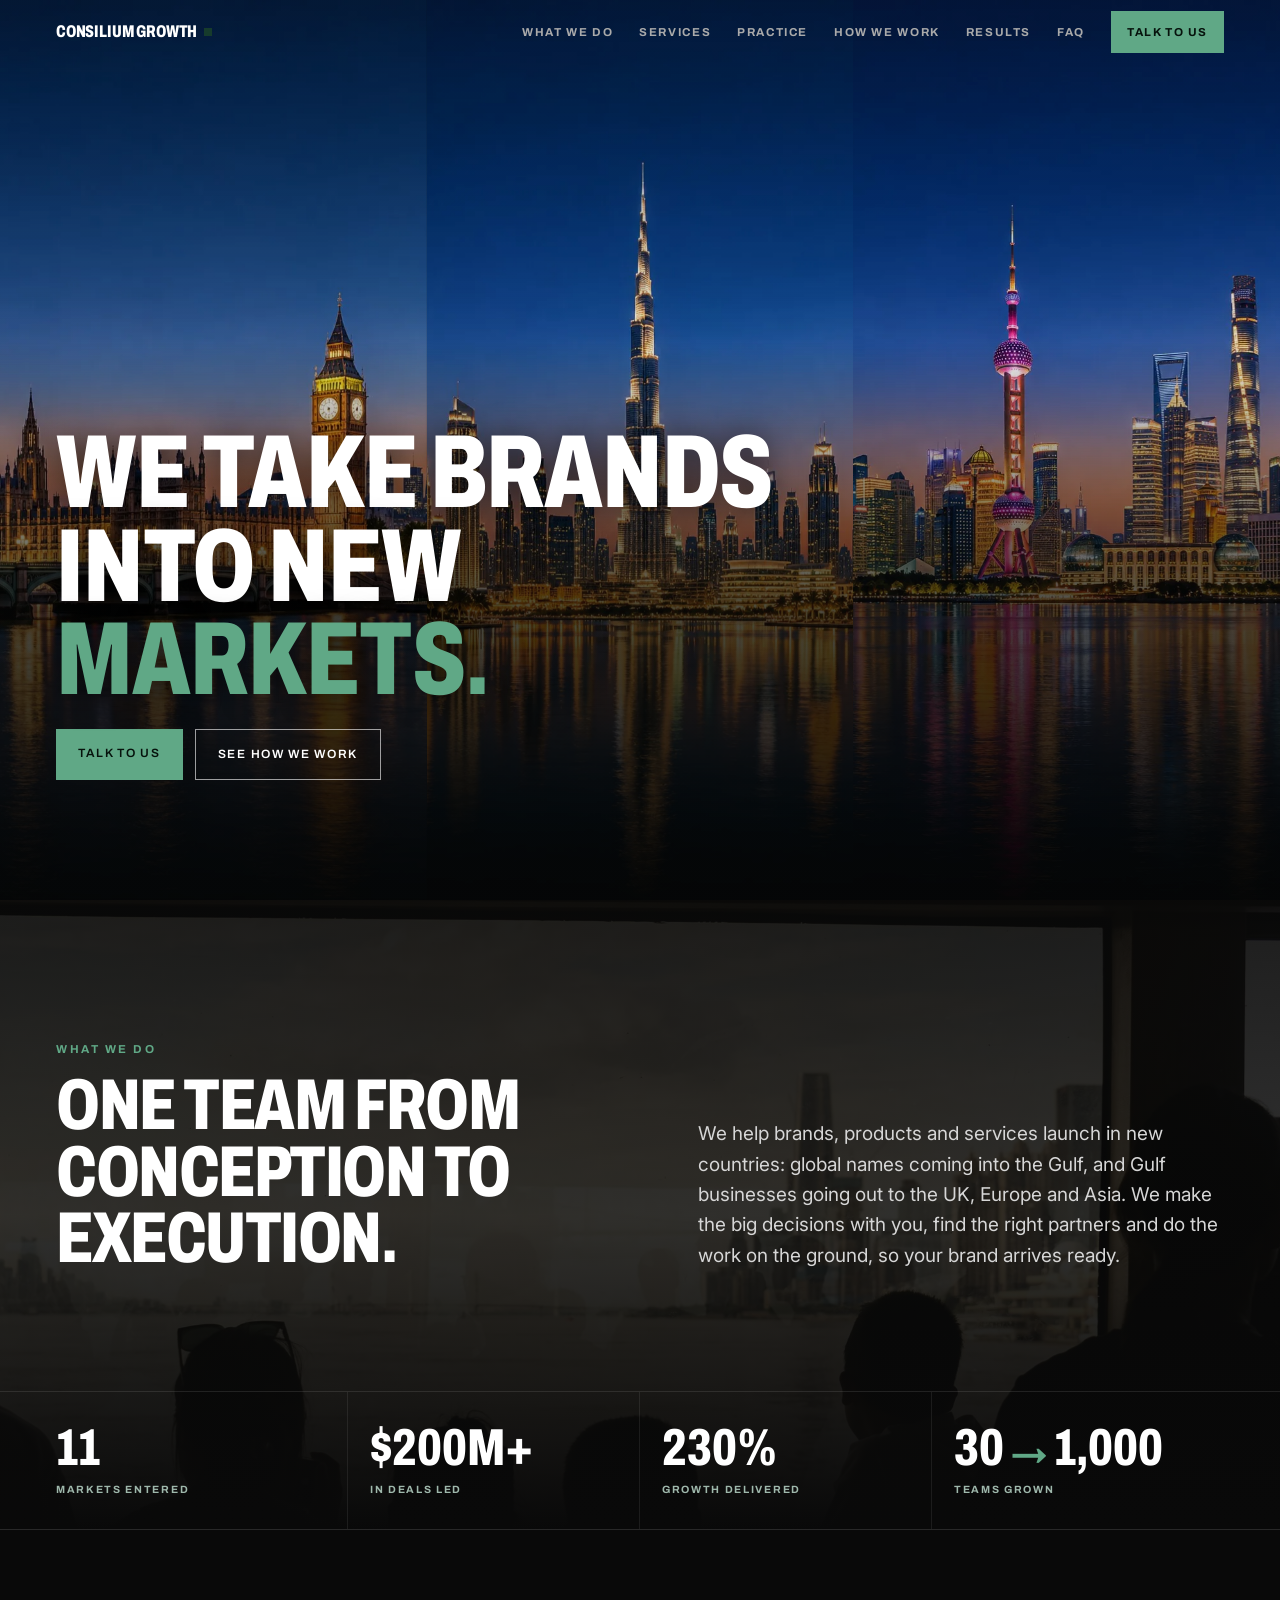
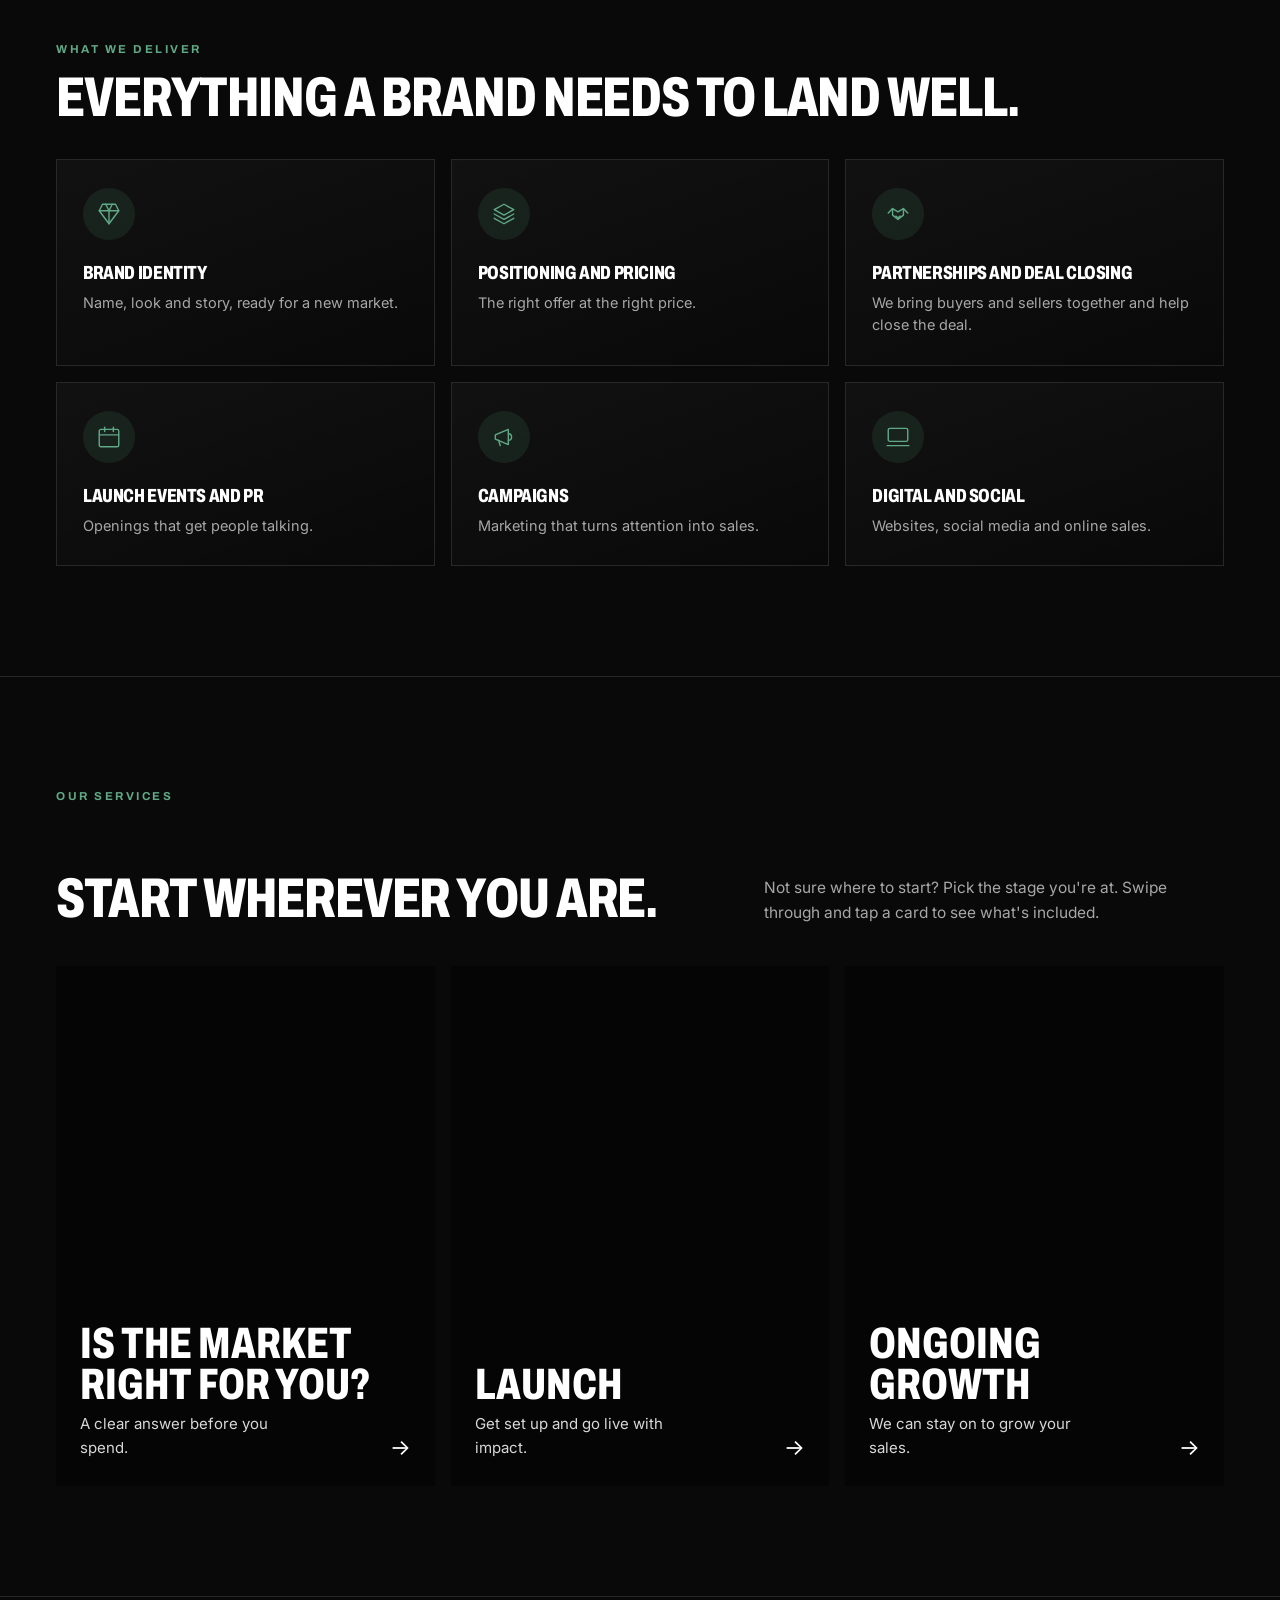
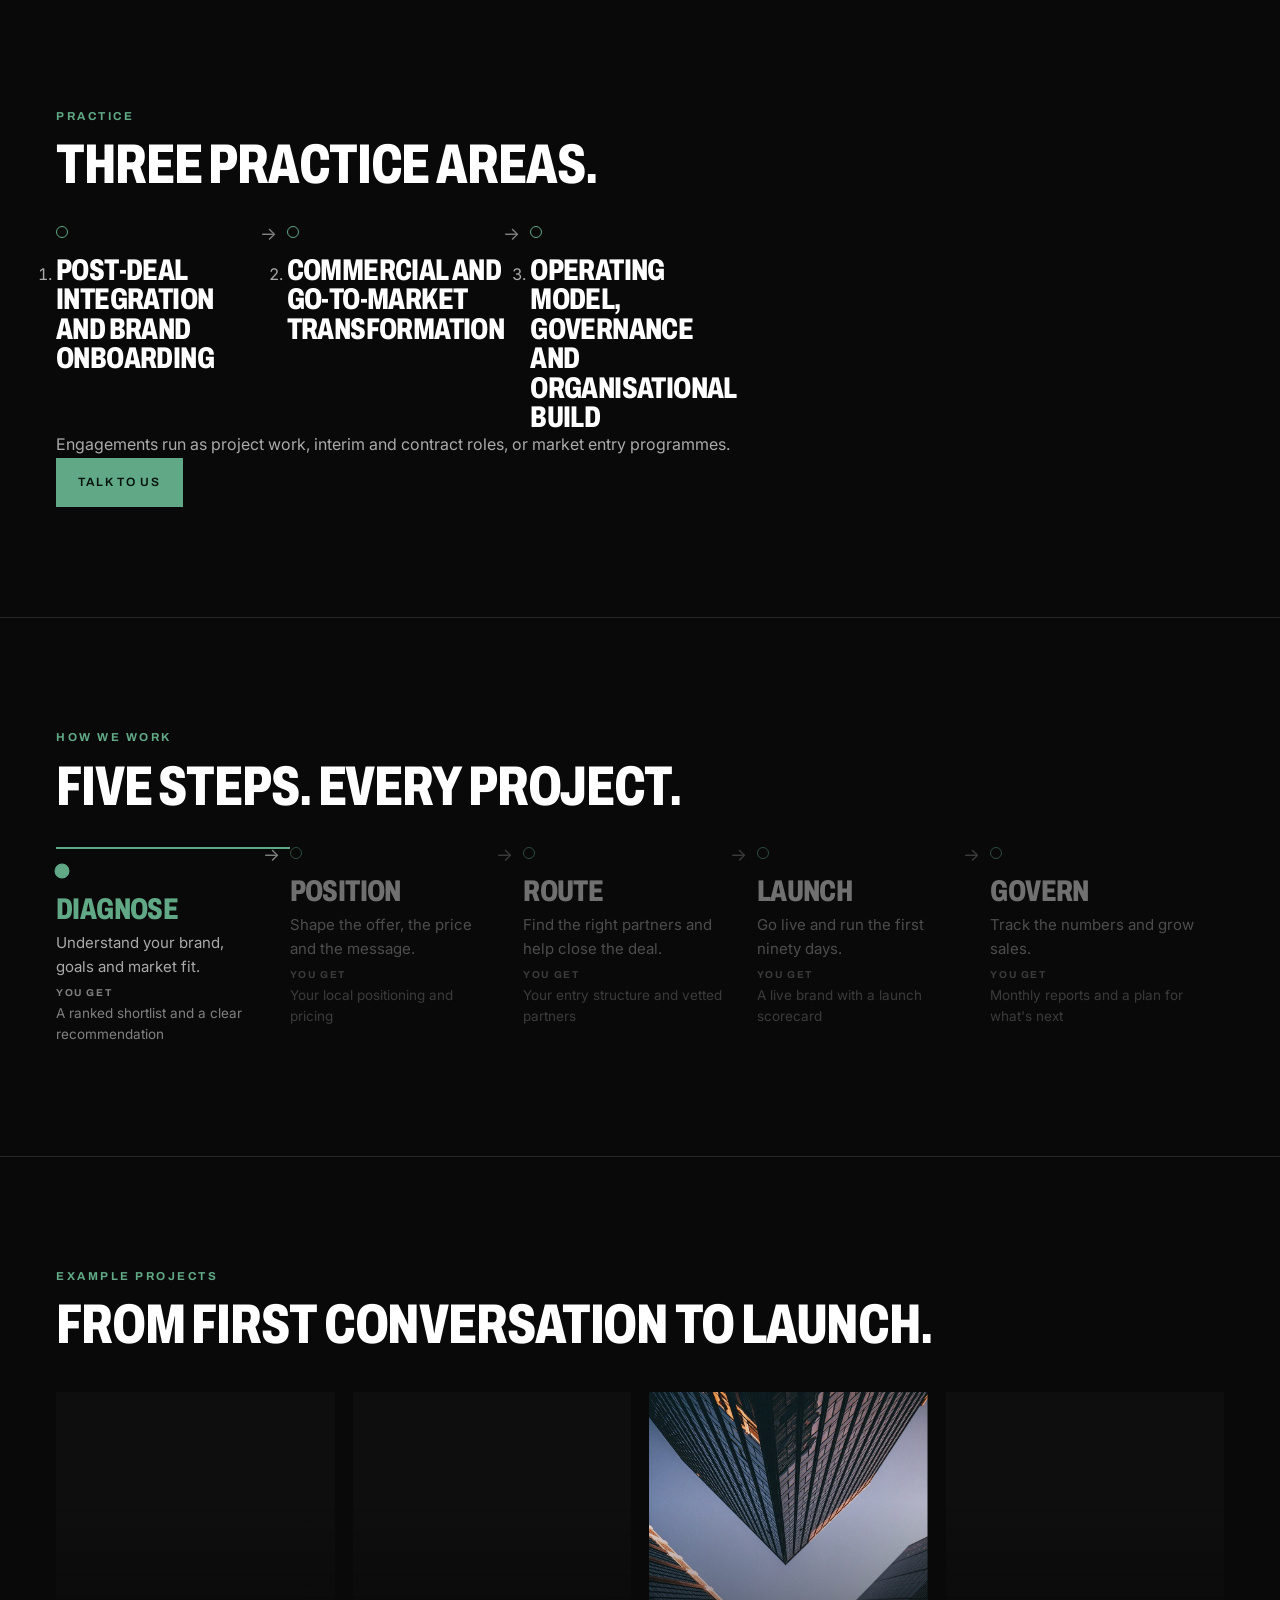
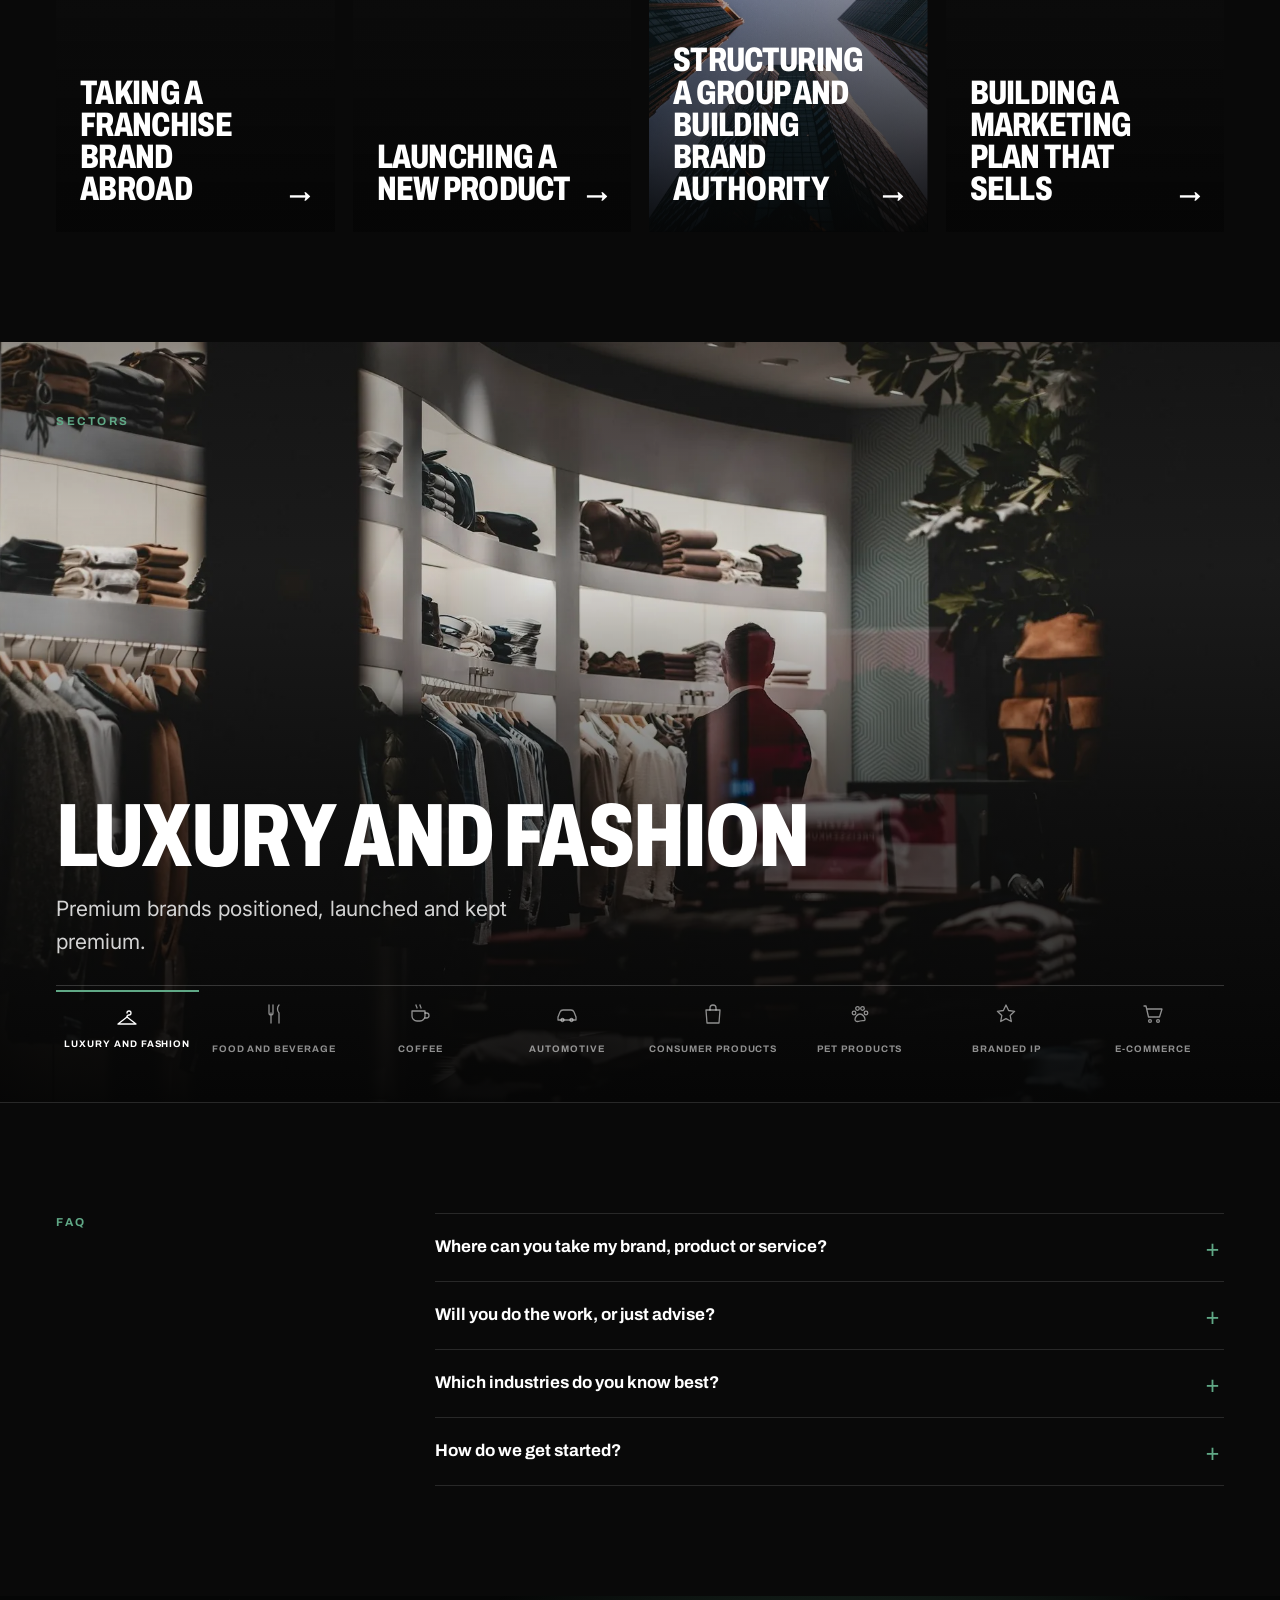
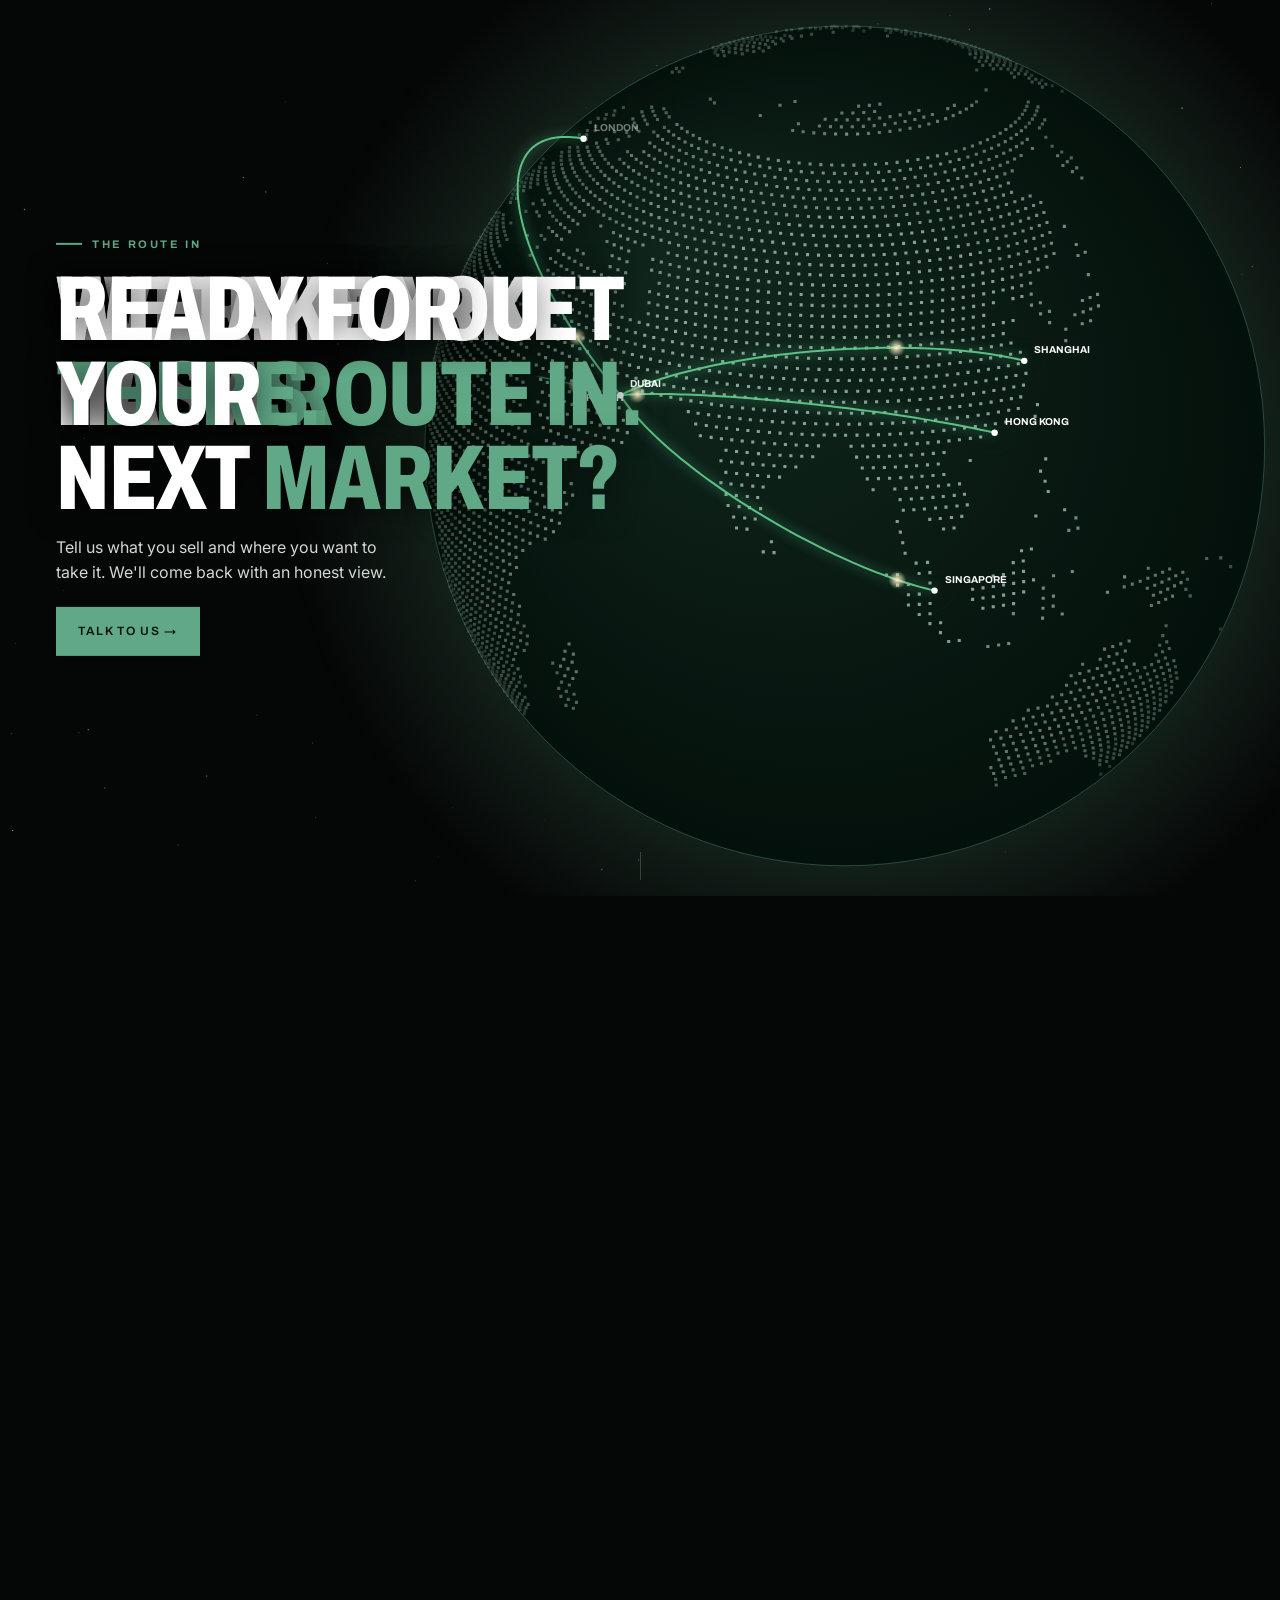
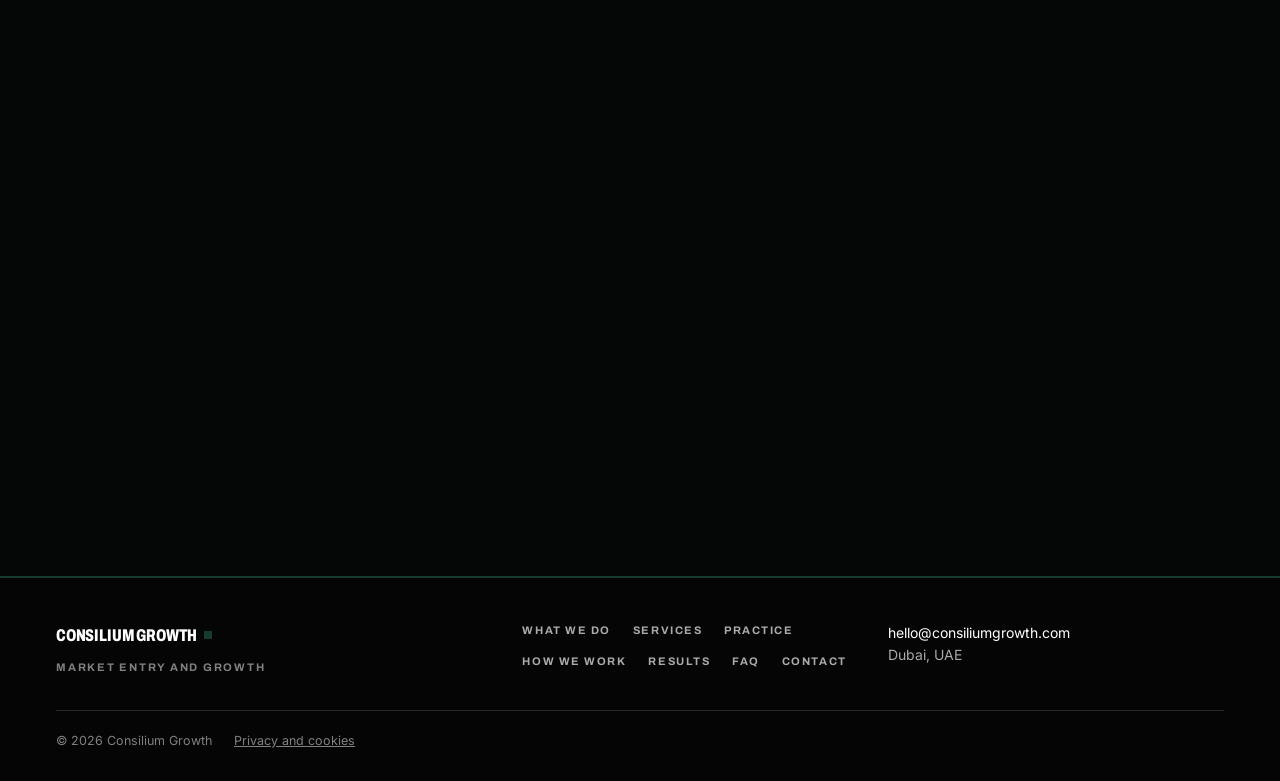
==== commit c24e1376: "CW-01: Add Practice section with the three practice areas and nav link" ====
--- a/index.html
+++ b/index.html
@@ -43,6 +43,7 @@
     <nav class="nav" id="nav" aria-label="Main">
       <a href="index.html#what-we-do">What we do</a>
       <a href="index.html#services">Services</a>
+      <a href="index.html#practice-areas">Practice</a>
       <a href="index.html#how-we-work">How we work</a>
       <a href="index.html#results">Results</a>
       <a href="index.html#faq">FAQ</a>
@@ -143,6 +144,22 @@
   </div>
 </section>
 
+<section class="band3" id="practice-areas">
+  <div class="wrap">
+    <div class="head3 reveal">
+      <p class="label">Practice</p>
+      <h2>Three practice areas.</h2>
+    </div>
+    <ol class="steps3">
+      <li class="step3 reveal"><h3>Post-deal integration and brand onboarding</h3></li>
+      <li class="step3 reveal"><h3>Commercial and go-to-market transformation</h3></li>
+      <li class="step3 reveal"><h3>Operating model, governance and organisational build</h3></li>
+    </ol>
+    <p>Engagements run as project work, interim and contract roles, or market entry programmes.</p>
+    <a class="btn btn-primary" href="contact.html">Talk to us</a>
+  </div>
+</section>
+
 <section class="band3" id="how-we-work">
   <div class="wrap">
     <div class="head3 reveal">
@@ -167,7 +184,7 @@
     </div>
     <div class="rail" data-rail>
       <div class="rail-track flips">
-      <button class="flip reveal" type="button" style="--d:0ms" aria-label="Taking a franchise brand abroad. Tap to read more"><span class="flip-inner"><span class="face front"><picture class="flip-img"><source media="(max-width: 700px)" srcset="assets/img/case-franchise-m.webp"><img src="assets/img/case-franchise.webp" alt="A warmly lit luxury store interior" loading="lazy" decoding="async"></picture><span class="flip-shade"></span><span class="h3">Taking a franchise brand abroad <span class="arrow" aria-hidden="true">&rarr;</span></span></span><span class="face back"><span class="txt">We choose the markets, find the right partners and agree the franchise terms. Then we set each partner up, train the teams, plan the local marketing and launch the brand.</span></span></span></button>
+      <button class="flip reveal" type="button" style="--d:0ms" aria-label="Taking a franchise brand abroad. Tap to read more"><span class="flip-inner"><span class="face front"><picture class="flip-img"><source media="(max-width: 700px)" srcset="assets/img/case-franchise-v2-m.webp"><img src="assets/img/case-franchise-v2.webp" alt="A warmly lit luxury store interior" loading="lazy" decoding="async"></picture><span class="flip-shade"></span><span class="h3">Taking a franchise brand abroad <span class="arrow" aria-hidden="true">&rarr;</span></span></span><span class="face back"><span class="txt">We choose the markets, find the right partners and agree the franchise terms. Then we set each partner up, train the teams, plan the local marketing and launch the brand.</span></span></span></button>
       <button class="flip reveal" type="button" style="--d:100ms" aria-label="Launching a new product. Tap to read more"><span class="flip-inner"><span class="face front"><picture class="flip-img"><source media="(max-width: 700px)" srcset="assets/img/case-product-m.webp"><img src="assets/img/case-product.webp" alt="A new car under a fitted green cover in a dark showroom" loading="lazy" decoding="async"></picture><span class="flip-shade"></span><span class="h3">Launching a new product <span class="arrow" aria-hidden="true">&rarr;</span></span></span><span class="face back"><span class="txt">We agree the distribution terms, from margins and pricing to payment and marketing support. Then we plan the launch, set the targets and take the product to market.</span></span></span></button>
       <button class="flip reveal" type="button" style="--d:200ms" aria-label="Structuring a group and building brand authority. Tap to read more"><span class="flip-inner"><span class="face front"><picture class="flip-img"><source media="(max-width: 700px)" srcset="assets/img/case-group-m.webp"><img src="assets/img/case-group.webp" alt="Four office towers meeting against the sky" loading="lazy" decoding="async"></picture><span class="flip-shade"></span><span class="h3">Structuring a group and building brand authority <span class="arrow" aria-hidden="true">&rarr;</span></span></span><span class="face back"><span class="txt">We organise the group and its subsidiaries under one clear brand structure, then build the identity, tone of voice and guidelines that give it authority. Then we roll it out everywhere the brand appears.</span></span></span></button>
       <button class="flip reveal" type="button" style="--d:300ms" aria-label="Building a marketing plan that sells. Tap to read more"><span class="flip-inner"><span class="face front"><picture class="flip-img"><source media="(max-width: 700px)" srcset="assets/img/case-marketing-m.webp"><img src="assets/img/case-marketing.webp" alt="A marketing plan laid out on a desk with a brand book and campaign visuals" loading="lazy" decoding="async"></picture><span class="flip-shade"></span><span class="h3">Building a marketing plan that sells <span class="arrow" aria-hidden="true">&rarr;</span></span></span><span class="face back"><span class="txt">We define who the customer is, sharpen the positioning and set the budget. Then we plan the campaigns across the right channels and track what each one brings in.</span></span></span></button>
@@ -292,6 +309,7 @@
       <nav class="foot-links" aria-label="Footer">
         <a href="index.html#what-we-do">What we do</a>
         <a href="index.html#services">Services</a>
+        <a href="index.html#practice-areas">Practice</a>
         <a href="index.html#how-we-work">How we work</a>
         <a href="index.html#results">Results</a>
         <a href="index.html#faq">FAQ</a>
